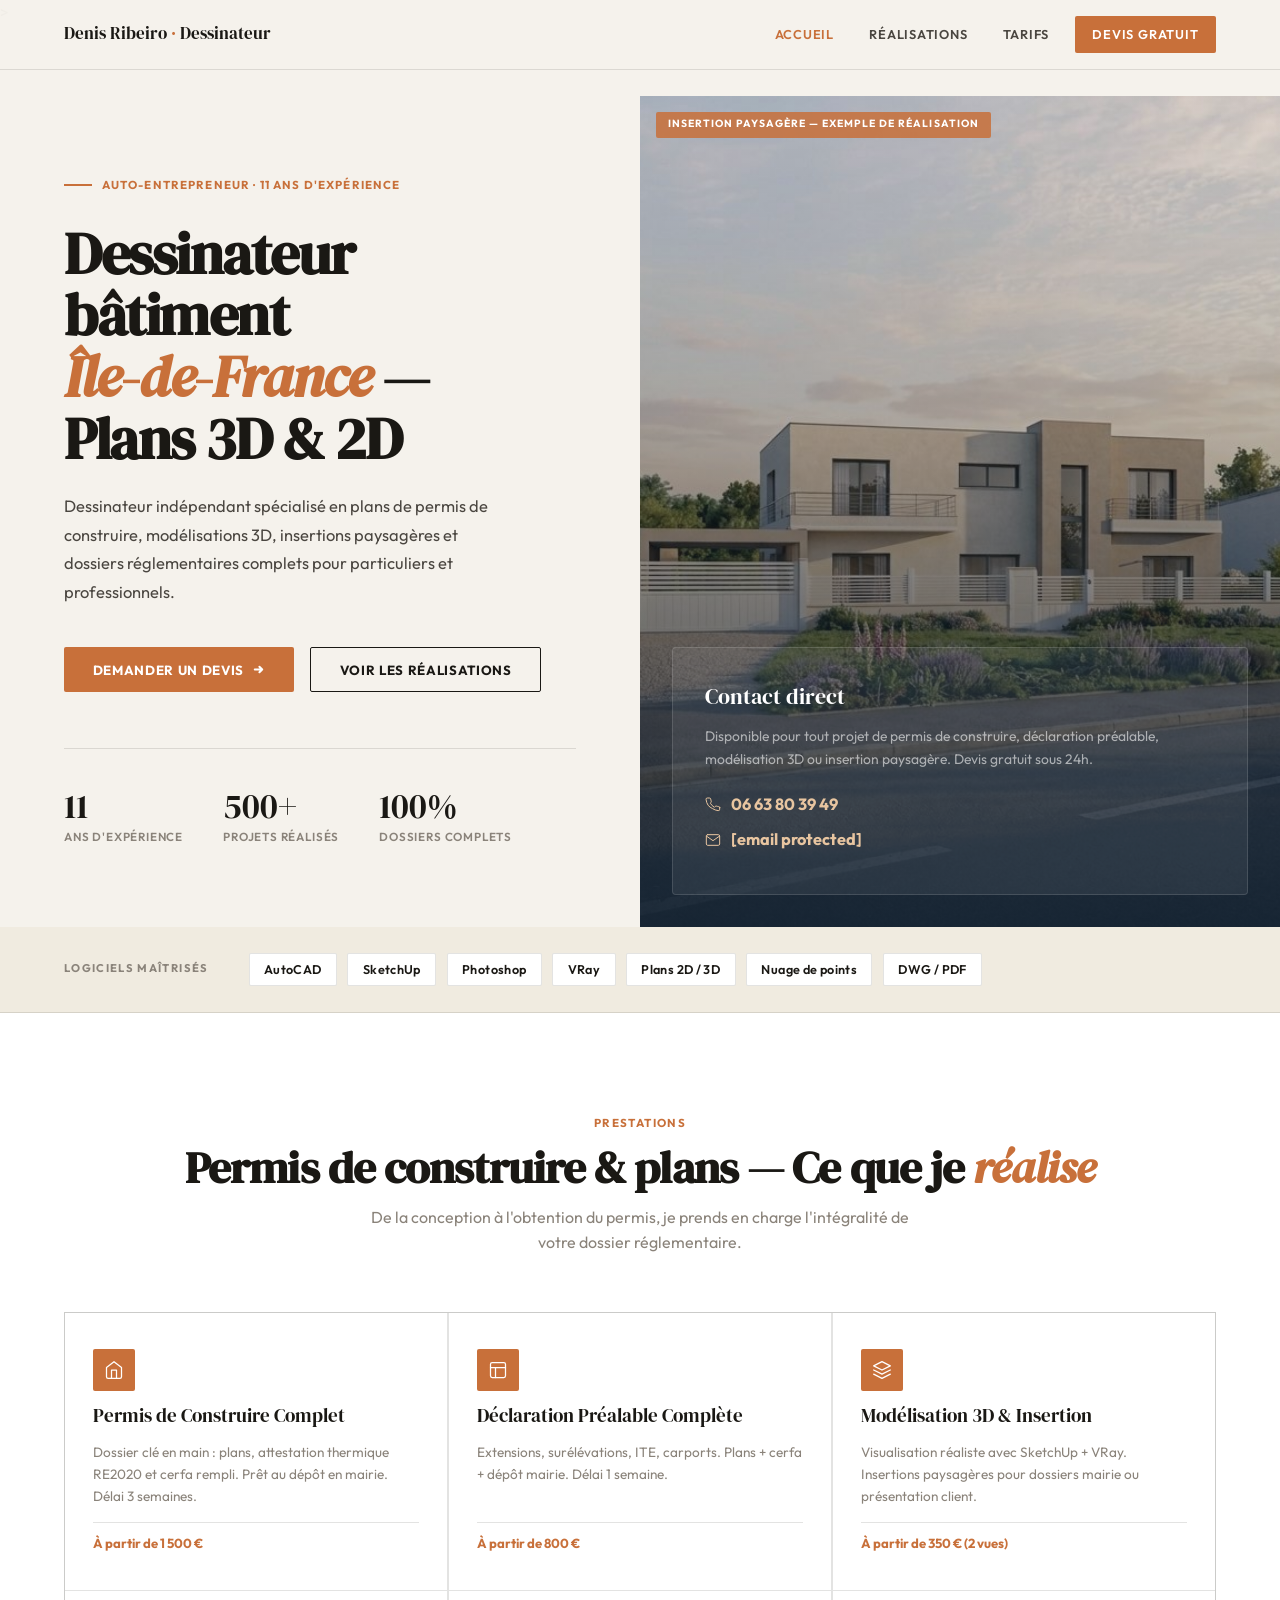
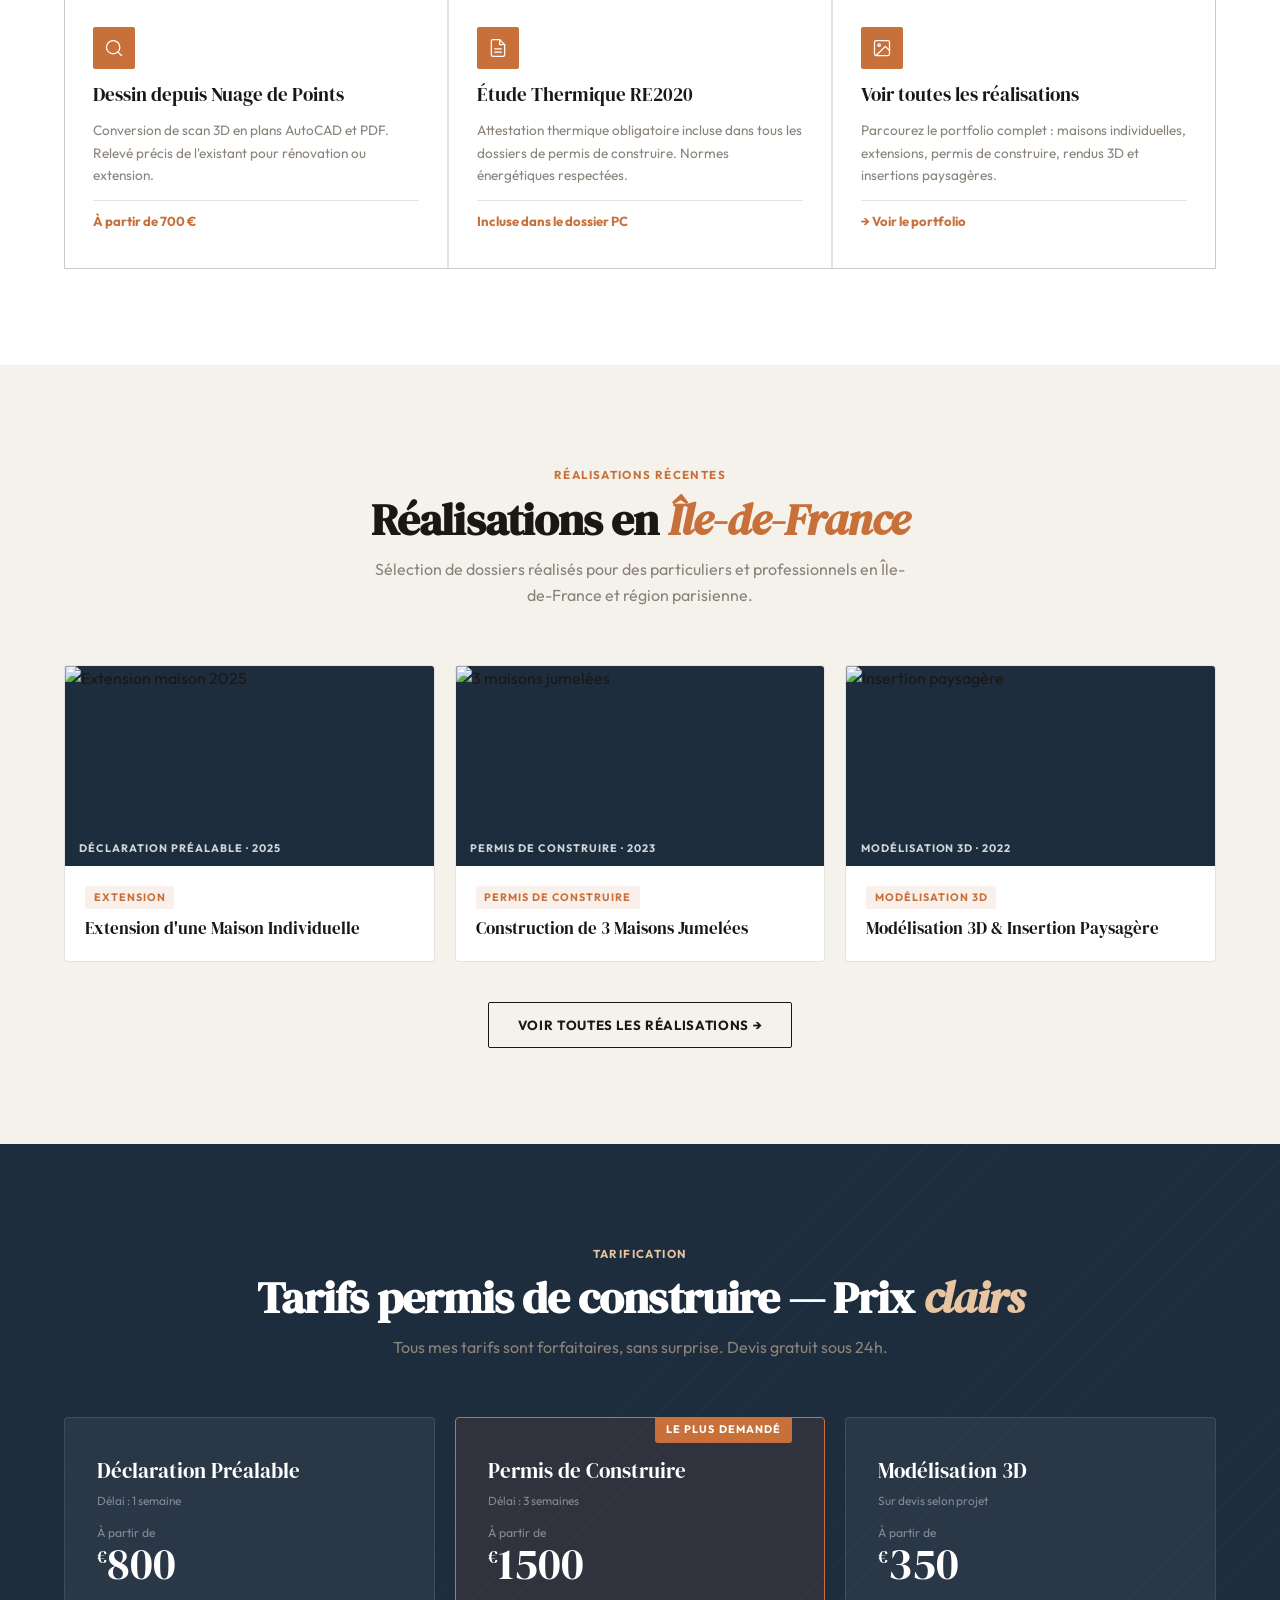
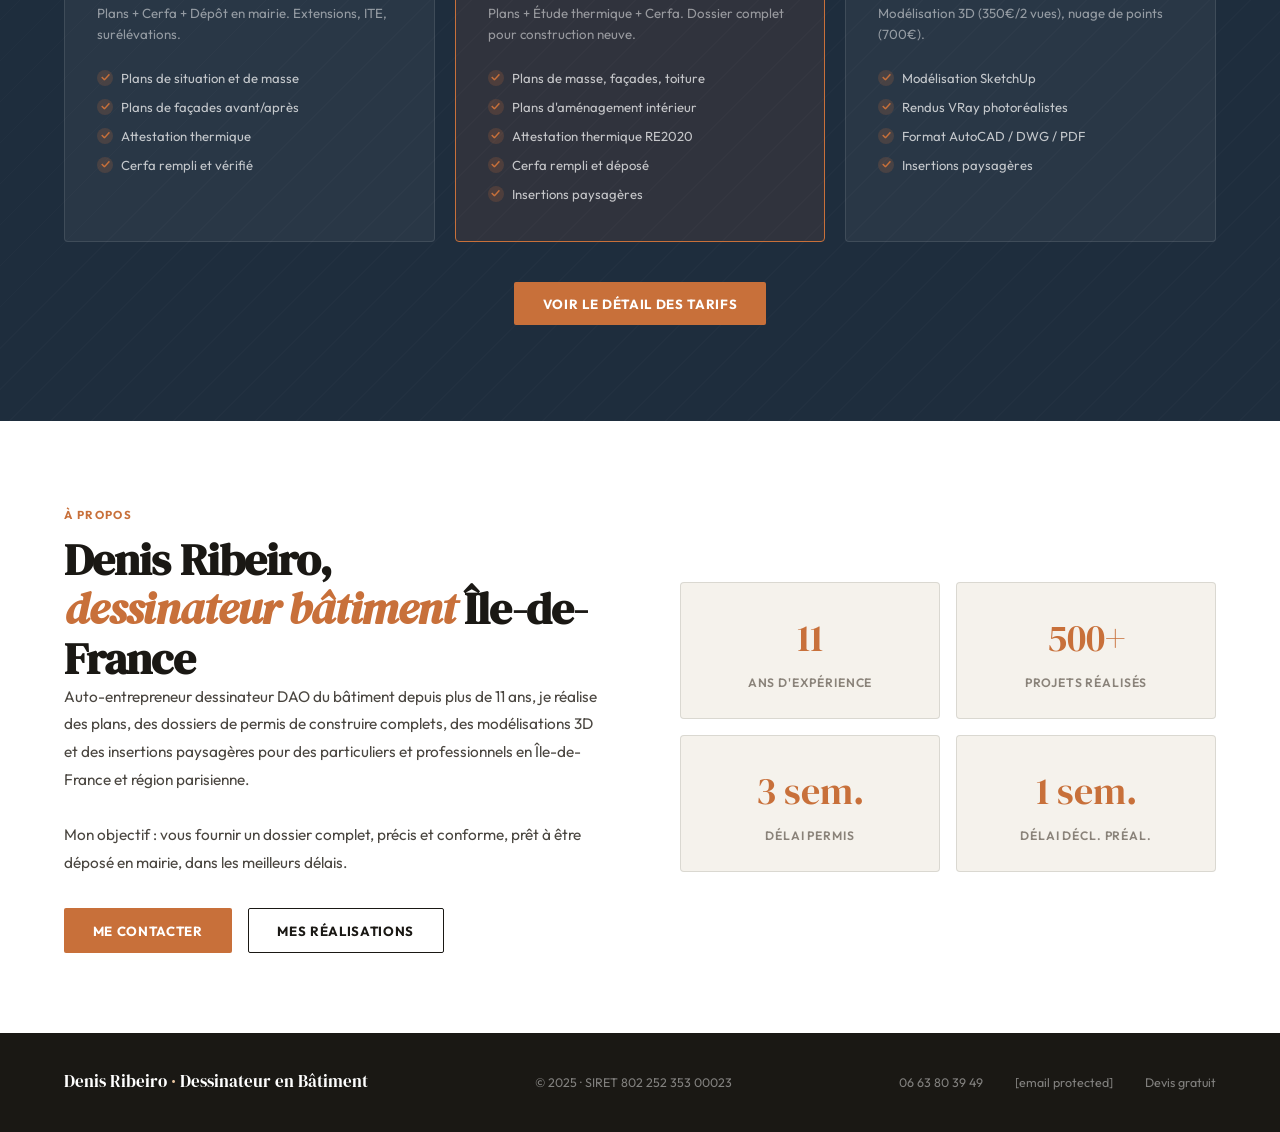
==== index.html @ f0ea4692 "Add files via upload" ====
<!DOCTYPE html>
<html lang="fr">
<head>
<meta charset="UTF-8">
<meta name="viewport" content="width=device-width, initial-scale=1.0">
<meta name="theme-color" content="#c8703a">
<meta name="msapplication-TileColor" content="#1e2d3d">
<title>Dessinateur Bâtiment Île-de-France | Denis Ribeiro</title>
<meta name="description" content="Dessinateur bâtiment Île-de-France — permis de construire dès 1500€, déclaration préalable dès 800€. Plans 2D/3D, modélisation 3D, insertion paysagère. Devis 24h.">>
<meta name="keywords" content="dessinateur bâtiment Île-de-France, permis de construire Paris, déclaration préalable, plans 3D 2D, modélisation 3D SketchUp, AutoCAD, insertion paysagère, nuage de points, étude thermique RE2020, dessinateur indépendant, plans maison, extension maison, cerfa permis construire, dessinateur DAO, dessinateur Yvelines, dessinateur Hauts-de-Seine">
<meta name="author" content="Denis Ribeiro">
<meta name="robots" content="index, follow, max-snippet:-1, max-image-preview:large, max-video-preview:-1">
<meta name="google-site-verification" content="AsrfkNUsrsvVqFnjgfjHS1FDhLPW0vGIFD_KTlT_BT0">
<meta name="geo.region" content="FR-IDF">
<link rel="canonical" href="https://www.permisconstruirefacile.fr/">
<meta property="og:type" content="website">
<meta property="og:url" content="https://www.permisconstruirefacile.fr/">
<meta property="og:title" content="Dessinateur Bâtiment Île-de-France — Permis de Construire | Denis Ribeiro">
<meta property="og:description" content="Dessinateur en bâtiment en Île-de-France depuis 11 ans. Permis de construire dès 1500€, déclaration préalable dès 800€. Plans 2D/3D. Devis gratuit 24h.">
<meta property="og:image" content="http://www.plans3d2dessinateur.fr/medias/images/3d-01.jpg">
<meta name="twitter:card" content="summary_large_image">
<meta name="twitter:title" content="Dessinateur Bâtiment Île-de-France | Denis Ribeiro">
<meta name="twitter:description" content="Permis de construire dès 1500€, déclaration préalable dès 800€. Plans 2D/3D, modélisation 3D, insertion paysagère en Île-de-France. Devis gratuit 24h.">
<meta name="twitter:image" content="http://www.plans3d2dessinateur.fr/medias/images/3d-01.jpg">
<script type="application/ld+json">
[
  {
  "@context": "https://schema.org",
  "@type": "LocalBusiness",
  "name": "Denis Ribeiro — Dessinateur en Bâtiment 3D/2D",
  "description": "Dessinateur indépendant en bâtiment en Île-de-France depuis 11 ans. Permis de construire, déclaration préalable, modélisation 3D, insertion paysagère.",
  "url": "https://www.permisconstruirefacile.fr/",
  "telephone": "+33663803949",
  "email": "coelho29@hotmail.fr",
  "priceRange": "€€",
  "address": { "@type": "PostalAddress", "addressRegion": "Île-de-France", "addressCountry": "FR" },
  "areaServed": { "@type": "State", "name": "Île-de-France" },
  "hasOfferCatalog": {
    "@type": "OfferCatalog",
    "itemListElement": [
      { "@type": "Offer", "itemOffered": { "@type": "Service", "name": "Permis de construire complet" }, "price": "1500", "priceCurrency": "EUR" },
      { "@type": "Offer", "itemOffered": { "@type": "Service", "name": "Déclaration préalable complète" }, "price": "800", "priceCurrency": "EUR" },
      { "@type": "Offer", "itemOffered": { "@type": "Service", "name": "Modélisation 3D extérieur" }, "price": "350", "priceCurrency": "EUR" }
    ]
  }
},
  {
    "@context": "https://schema.org",
    "@type": "FAQPage",
    "mainEntity": [
      {
        "@type": "Question",
        "name": "Quel est le prix d'un permis de construire en Île-de-France ?",
        "acceptedAnswer": { "@type": "Answer", "text": "Le permis de construire complet est proposé à partir de 1 500€ en Île-de-France, incluant plans, attestation thermique RE2020 et formulaire Cerfa rempli." }
      },
      {
        "@type": "Question",
        "name": "Quel est le délai pour un permis de construire ?",
        "acceptedAnswer": { "@type": "Answer", "text": "Le dossier de permis de construire est livré en 3 semaines. La déclaration préalable en 1 semaine." }
      },
      {
        "@type": "Question",
        "name": "Quel est le prix d'une déclaration préalable ?",
        "acceptedAnswer": { "@type": "Answer", "text": "La déclaration préalable complète est à partir de 800€, incluant plans de façades, attestation thermique et formulaire Cerfa." }
      },
      {
        "@type": "Question",
        "name": "Intervenez-vous en Île-de-France ?",
        "acceptedAnswer": { "@type": "Answer", "text": "J'interviens principalement en Île-de-France : Paris, Yvelines, Hauts-de-Seine, Val-de-Marne, Essonne, Seine-Saint-Denis, Val-d'Oise et Seine-et-Marne." }
      }
    ]
  }
]
</script>
<link rel="preconnect" href="https://fonts.googleapis.com">
<link rel="preconnect" href="https://fonts.gstatic.com" crossorigin>
<link href="https://fonts.googleapis.com/css2?family=DM+Serif+Display:ital@0;1&family=Outfit:wght@300;400;500;600;700&display=swap" rel="stylesheet">
<style>
*,*::before,*::after{box-sizing:border-box;margin:0;padding:0}
:root{
  --ink:#1a1814;--ink-soft:#4a4640;--ink-muted:#8a837a;
  --cream:#f5f2ec;--warm:#f0ebe0;
  --accent:#c8703a;--accent-dark:#a05525;--accent-light:#e8c5a0;
  --blue-dark:#1e2d3d;--white:#fff;
  --border:rgba(26,24,20,.12);
  --serif:'DM Serif Display',Georgia,serif;
  --sans:'Outfit',sans-serif;
  --nav-h:70px
}
html{scroll-behavior:smooth}
body{font-family:var(--sans);background:var(--cream);color:var(--ink);line-height:1.6;overflow-x:hidden}

/* ── NAV ── */
nav{
  position:fixed;top:0;left:0;right:0;z-index:300;
  height:var(--nav-h);display:flex;align-items:center;justify-content:space-between;
  padding:0 4rem;background:rgba(245,242,236,.96);backdrop-filter:blur(16px);
  border-bottom:1px solid var(--border)
}
.nav-brand{font-family:var(--serif);font-size:1.05rem;color:var(--ink);text-decoration:none}
.nav-brand span{color:var(--accent)}
.nav-links{display:flex;gap:0;list-style:none;align-items:center}
.nav-links li a{
  display:block;padding:.5rem 1.1rem;
  font-size:.8rem;font-weight:600;letter-spacing:.06em;text-transform:uppercase;
  color:var(--ink-soft);text-decoration:none;transition:color .2s
}
.nav-links li a:hover,.nav-links li a.active{color:var(--accent)}
.nav-cta{background:var(--accent)!important;color:#fff!important;border-radius:2px;margin-left:.5rem}
.nav-cta:hover{background:var(--accent-dark)!important}
.hamburger{display:none;flex-direction:column;gap:5px;cursor:pointer;padding:6px}
.hamburger span{display:block;width:24px;height:2px;background:var(--ink);border-radius:1px;transition:all .3s}

/* ── PAGES ── */
.page{display:none;padding-top:var(--nav-h);min-height:100vh}
.page.active{display:block}

/* ── SHARED ── */
.section-tag{display:inline-block;font-size:.72rem;font-weight:700;letter-spacing:.12em;text-transform:uppercase;color:var(--accent);margin-bottom:.65rem}
.section-header{text-align:center;margin-bottom:3.5rem}
h2{font-family:var(--serif);font-size:clamp(2rem,3.5vw,2.8rem);letter-spacing:-.02em;color:var(--ink);line-height:1.1}
h2 em{font-style:italic;color:var(--accent)}
.section-sub{margin-top:.8rem;font-size:1rem;color:var(--ink-muted);max-width:540px;margin-left:auto;margin-right:auto}
.btn-primary{
  display:inline-flex;align-items:center;gap:.5rem;
  background:var(--accent);color:#fff;
  padding:.85rem 1.8rem;font-family:var(--sans);font-size:.83rem;
  font-weight:700;letter-spacing:.05em;text-transform:uppercase;
  text-decoration:none;border-radius:2px;border:none;cursor:pointer;
  transition:background .2s,transform .15s
}
.btn-primary:hover{background:var(--accent-dark);transform:translateY(-1px)}
.btn-secondary{
  display:inline-flex;align-items:center;gap:.5rem;
  background:transparent;color:var(--ink);
  padding:.85rem 1.8rem;font-family:var(--sans);font-size:.83rem;
  font-weight:700;letter-spacing:.05em;text-transform:uppercase;
  text-decoration:none;border:1.5px solid var(--ink);border-radius:2px;
  cursor:pointer;transition:all .2s
}
.btn-secondary:hover{background:var(--ink);color:#fff}

/* ═══════════════════════════════════════
   ACCUEIL
═══════════════════════════════════════ */
.hero{display:grid;grid-template-columns:1fr 1fr;min-height:calc(100vh - var(--nav-h))}
.hero-left{
  display:flex;flex-direction:column;justify-content:center;
  padding:5rem 4rem;background:var(--cream)
}
.hero-eyebrow{
  display:inline-flex;align-items:center;gap:.6rem;
  font-size:.72rem;font-weight:700;letter-spacing:.1em;text-transform:uppercase;
  color:var(--accent);margin-bottom:1.8rem
}
.hero-eyebrow::before{content:'';display:block;width:28px;height:1.5px;background:var(--accent)}
h1{font-family:var(--serif);font-size:clamp(2.8rem,4.5vw,4.2rem);line-height:1.07;letter-spacing:-.025em;color:var(--ink);margin-bottom:1.4rem}
h1 em{font-style:italic;color:var(--accent)}
.hero-sub{font-size:1.03rem;color:var(--ink-soft);max-width:430px;margin-bottom:2.5rem;line-height:1.75}
.hero-actions{display:flex;gap:1rem;flex-wrap:wrap}
.hero-stats{display:flex;gap:2.5rem;margin-top:3.5rem;padding-top:2.5rem;border-top:1px solid var(--border)}
.stat-num{font-family:var(--serif);font-size:2.2rem;color:var(--ink);display:block;line-height:1}
.stat-label{font-size:.73rem;font-weight:600;color:var(--ink-muted);letter-spacing:.07em;text-transform:uppercase;display:block;margin-top:.25rem}

.hero-right{
  background:var(--blue-dark);display:flex;flex-direction:column;
  justify-content:flex-end;padding:3.5rem;position:relative;overflow:hidden
}
.hero-right::before{
  content:'';position:absolute;inset:0;
  background:repeating-linear-gradient(0deg,transparent,transparent 39px,rgba(255,255,255,.03) 39px,rgba(255,255,255,.03) 40px),
             repeating-linear-gradient(90deg,transparent,transparent 39px,rgba(255,255,255,.03) 39px,rgba(255,255,255,.03) 40px)
}
.hero-blueprint{position:absolute;top:0;left:0;right:0;bottom:0;display:flex;align-items:center;justify-content:center}
.hero-blueprint svg{width:80%;height:80%;opacity:.1}
.hero-card{
  position:relative;z-index:2;
  background:rgba(255,255,255,.07);border:1px solid rgba(255,255,255,.13);
  border-radius:4px;padding:2rem
}
.hero-card-title{font-family:var(--serif);font-size:1.35rem;color:#fff;margin-bottom:.65rem}
.hero-card p{font-size:.87rem;color:rgba(255,255,255,.58);line-height:1.65;margin-bottom:1.25rem}
.hero-contact-item{display:flex;align-items:center;gap:.65rem;margin-bottom:.6rem}
.hero-contact-item svg{width:16px;height:16px;stroke:var(--accent-light);fill:none;stroke-width:1.5;stroke-linecap:round;stroke-linejoin:round;flex-shrink:0}
.hero-contact-item a{color:var(--accent-light);font-weight:700;font-size:1.02rem;text-decoration:none}
.hero-contact-item a:hover{color:#fff}

/* Logiciels */
.logiciels{padding:1.6rem 4rem;background:var(--warm);border-bottom:1px solid var(--border)}
.logiciels-inner{display:flex;align-items:center;gap:2.5rem;flex-wrap:wrap}
.logiciels-label{font-size:.7rem;font-weight:700;letter-spacing:.12em;text-transform:uppercase;color:var(--ink-muted);flex-shrink:0}
.logiciels-list{display:flex;gap:.65rem;flex-wrap:wrap}
.logiciel-pill{
  background:#fff;border:1.5px solid var(--border);border-radius:2px;
  padding:.35rem .9rem;font-size:.79rem;font-weight:600;color:var(--ink);letter-spacing:.03em;
  transition:border-color .15s
}
.logiciel-pill:hover{border-color:var(--accent)}

/* Services */
.services{padding:6rem 4rem;background:#fff}
.services-grid{display:grid;grid-template-columns:repeat(3,1fr);gap:1.5px;background:var(--border);border:1.5px solid var(--border)}
.service-card{
  background:#fff;padding:2.25rem 1.75rem;display:flex;flex-direction:column;gap:.85rem;
  cursor:pointer;transition:background .2s;border:none
}
.service-card:hover{background:var(--warm)}
.service-icon{width:42px;height:42px;border-radius:2px;background:var(--accent);display:flex;align-items:center;justify-content:center;flex-shrink:0}
.service-icon svg{width:20px;height:20px;stroke:#fff;fill:none;stroke-width:1.5;stroke-linecap:round;stroke-linejoin:round}
.service-name{font-family:var(--serif);font-size:1.18rem;color:var(--ink);line-height:1.2}
.service-desc{font-size:.85rem;color:var(--ink-muted);line-height:1.65;flex:1}
.service-price{font-size:.82rem;font-weight:700;color:var(--accent);padding-top:.65rem;border-top:1px solid var(--border)}

/* Tarifs aperçu */
.tarifs-section{padding:6rem 4rem;background:var(--blue-dark);position:relative;overflow:hidden}
.tarifs-section::before{content:'';position:absolute;inset:0;background:repeating-linear-gradient(-45deg,transparent,transparent 28px,rgba(255,255,255,.015) 28px,rgba(255,255,255,.015) 29px)}
.tarifs-grid{display:grid;grid-template-columns:repeat(3,1fr);gap:1.25rem;position:relative;z-index:1}
.tarif-card{background:rgba(255,255,255,.05);border:1px solid rgba(255,255,255,.1);border-radius:4px;padding:2.25rem 2rem;position:relative;transition:background .2s,border-color .2s}
.tarif-card:hover{background:rgba(255,255,255,.08);border-color:rgba(200,112,58,.4)}
.tarif-card.featured{border-color:var(--accent);background:rgba(200,112,58,.1)}
.featured-badge{position:absolute;top:-1px;right:2rem;background:var(--accent);color:#fff;font-size:.68rem;font-weight:700;letter-spacing:.1em;text-transform:uppercase;padding:.28rem .7rem;border-radius:0 0 3px 3px}
.tarif-name{font-family:var(--serif);font-size:1.3rem;color:#fff;margin-bottom:.3rem}
.tarif-delai{font-size:.74rem;color:rgba(255,255,255,.42);margin-bottom:.75rem}
.tarif-price{font-family:var(--serif);font-size:2.8rem;color:#fff;line-height:1;margin:1rem 0}
.tarif-price .from{font-family:var(--sans);font-size:.76rem;font-weight:400;color:rgba(255,255,255,.42);display:block;margin-bottom:.2rem}
.tarif-price sup{font-size:1.1rem;vertical-align:super}
.tarif-desc{font-size:.83rem;color:rgba(255,255,255,.5);margin-bottom:1.4rem;line-height:1.6}
.tarif-features{list-style:none;display:flex;flex-direction:column;gap:.5rem}
.tarif-features li{display:flex;align-items:flex-start;gap:.5rem;font-size:.82rem;color:rgba(255,255,255,.72)}
.tarif-features li::before{content:'✓';font-size:.68rem;font-weight:700;color:var(--accent);background:rgba(200,112,58,.2);border-radius:50%;width:16px;height:16px;display:flex;align-items:center;justify-content:center;flex-shrink:0;margin-top:2px}

/* About */
.about-strip{padding:5rem 4rem;background:#fff;display:grid;grid-template-columns:1fr 1fr;gap:5rem;align-items:center}
.about-text{font-size:.96rem;color:var(--ink-soft);line-height:1.8;margin-bottom:2rem}
.about-right{display:grid;grid-template-columns:1fr 1fr;gap:1rem}
.about-card{background:var(--cream);border:1px solid var(--border);border-radius:4px;padding:1.5rem;text-align:center}
.about-num{font-family:var(--serif);font-size:2.4rem;color:var(--accent);display:block}
.about-lbl{font-size:.76rem;font-weight:600;color:var(--ink-muted);letter-spacing:.07em;text-transform:uppercase}

/* Projets preview */
.projets-home{padding:6rem 4rem;background:var(--cream)}
.projets-preview-grid{display:grid;grid-template-columns:repeat(3,1fr);gap:1.25rem}
.projet-preview-card{background:#fff;border:1px solid var(--border);border-radius:4px;overflow:hidden;cursor:pointer;transition:transform .2s,box-shadow .2s}
.projet-preview-card:hover{transform:translateY(-3px);box-shadow:0 10px 32px rgba(26,24,20,.1)}
.projet-thumb{height:200px;background:var(--blue-dark);position:relative;overflow:hidden;display:flex;align-items:center;justify-content:center}
.projet-thumb img{width:100%;height:100%;object-fit:cover;position:absolute;inset:0;transition:transform .4s}
.projet-preview-card:hover .projet-thumb img{transform:scale(1.04)}
.projet-thumb-overlay{position:absolute;inset:0;background:linear-gradient(to top,rgba(30,45,61,.75) 0%,transparent 55%)}
.projet-thumb-label{position:absolute;bottom:0;left:0;right:0;padding:1rem .9rem .5rem;font-size:.68rem;font-weight:700;letter-spacing:.09em;text-transform:uppercase;color:rgba(255,255,255,.8)}
.projet-preview-body{padding:1.1rem 1.25rem 1.4rem}
.projet-tag{display:inline-block;font-size:.67rem;font-weight:700;letter-spacing:.09em;text-transform:uppercase;color:var(--accent);background:rgba(200,112,58,.1);padding:.18rem .55rem;border-radius:2px;margin-bottom:.55rem}
.projet-title{font-family:var(--serif);font-size:1.05rem;color:var(--ink);line-height:1.25}
.voir-tout{text-align:center;margin-top:2.5rem}

/* ═══════════════════════════════════════
   RÉALISATIONS
═══════════════════════════════════════ */
.page-hero{padding:4rem 4rem 3rem;background:#fff;border-bottom:1px solid var(--border)}
.page-hero h1{font-family:var(--serif);font-size:clamp(2.2rem,3.5vw,3rem);letter-spacing:-.02em;margin-bottom:.65rem}
.page-hero p{font-size:.97rem;color:var(--ink-soft);max-width:600px}

.realisations-filters{padding:1.4rem 4rem;background:var(--cream);border-bottom:1px solid var(--border);display:flex;gap:.5rem;flex-wrap:wrap}
.filter-btn{
  padding:.42rem 1rem;border-radius:2px;font-family:var(--sans);font-size:.76rem;font-weight:600;
  letter-spacing:.06em;text-transform:uppercase;cursor:pointer;
  border:1.5px solid var(--border);background:#fff;color:var(--ink-soft);transition:all .15s
}
.filter-btn:hover,.filter-btn.active{border-color:var(--accent);color:var(--accent);background:rgba(200,112,58,.05)}

.realisations-grid{padding:3rem 4rem;display:grid;grid-template-columns:repeat(2,1fr);gap:1.75rem}

/* Fiche réalisation */
.real-card{background:#fff;border:1px solid var(--border);border-radius:4px;overflow:hidden;transition:transform .2s,box-shadow .2s}
.real-card:hover{transform:translateY(-3px);box-shadow:0 12px 36px rgba(26,24,20,.1)}
.real-card[data-hidden]{display:none}

/* Galerie photo */
.real-gallery{position:relative;overflow:hidden;background:var(--blue-dark)}
.real-gallery-track{display:flex;transition:transform .4s ease}
.real-gallery-slide{min-width:100%;height:260px;position:relative;flex-shrink:0}
.real-gallery-slide img{width:100%;height:100%;object-fit:cover;display:block}
.real-gallery-slide .no-img{
  width:100%;height:100%;display:flex;align-items:center;justify-content:center;
  background:var(--blue-dark)
}
.real-gallery-slide .no-img svg{width:55%;height:55%;opacity:.15}
.gallery-nav{position:absolute;top:50%;transform:translateY(-50%);z-index:10;display:flex;align-items:center;justify-content:center;width:34px;height:34px;border-radius:50%;background:rgba(245,242,236,.9);border:none;cursor:pointer;transition:background .15s}
.gallery-nav:hover{background:#fff}
.gallery-nav svg{width:14px;height:14px;stroke:var(--ink);fill:none;stroke-width:2;stroke-linecap:round;stroke-linejoin:round}
.gallery-prev{left:.75rem}
.gallery-next{right:.75rem}
.gallery-dots{position:absolute;bottom:.6rem;left:0;right:0;display:flex;justify-content:center;gap:.4rem}
.gallery-dot{width:6px;height:6px;border-radius:50%;background:rgba(255,255,255,.45);cursor:pointer;transition:background .2s}
.gallery-dot.active{background:#fff}
.real-badge-wrap{position:absolute;top:0;left:0;right:0;display:flex;justify-content:space-between;padding:.75rem 1rem;align-items:flex-start}
.real-badge{font-size:.68rem;font-weight:700;letter-spacing:.1em;text-transform:uppercase;color:var(--accent-light);background:rgba(200,112,58,.28);padding:.22rem .65rem;border-radius:2px}
.real-date{font-size:.72rem;color:rgba(255,255,255,.55);padding-top:.2rem}

.real-body{padding:1.5rem 1.75rem 1.9rem}
.real-title{font-family:var(--serif);font-size:1.3rem;color:var(--ink);margin-bottom:.7rem;line-height:1.2}
.real-desc{font-size:.87rem;color:var(--ink-soft);line-height:1.7;margin-bottom:1.15rem}
.real-steps{display:flex;flex-direction:column;gap:.5rem;margin-bottom:1.15rem}
.real-step{display:flex;gap:.65rem;font-size:.83rem}
.real-step-num{font-size:.66rem;font-weight:700;color:var(--accent);background:rgba(200,112,58,.1);border-radius:50%;width:18px;height:18px;display:flex;align-items:center;justify-content:center;flex-shrink:0;margin-top:1px}
.real-step-text{color:var(--ink-muted);line-height:1.55}
.real-step-text strong{color:var(--ink-soft)}
.real-logiciels{padding-top:1rem;border-top:1px solid var(--border);display:flex;gap:.4rem;flex-wrap:wrap;align-items:center}
.real-logiciels-label{font-size:.7rem;font-weight:700;color:var(--ink-muted);letter-spacing:.06em;text-transform:uppercase;margin-right:.2rem}
.real-logiciel-tag{font-size:.71rem;font-weight:600;color:var(--ink-soft);background:var(--cream);border:1px solid var(--border);border-radius:2px;padding:.14rem .5rem}

/* ═══════════════════════════════════════
   TARIFS (page complète)
═══════════════════════════════════════ */
.tarifs-page{background:var(--cream)}
.tarifs-detail{padding:3.5rem 4rem;display:flex;flex-direction:column;gap:2rem}
.tarif-detail-card{background:#fff;border:1px solid var(--border);border-radius:4px;display:grid;grid-template-columns:260px 1fr;overflow:hidden}
.tarif-detail-card.featured-card{border-color:var(--accent)}
.tarif-detail-aside{background:var(--blue-dark);padding:2.5rem 2rem;display:flex;flex-direction:column;justify-content:space-between;position:relative;overflow:hidden}
.tarif-detail-aside::before{content:'';position:absolute;inset:0;background:repeating-linear-gradient(45deg,transparent,transparent 14px,rgba(255,255,255,.018) 14px,rgba(255,255,255,.018) 15px)}
.tarif-detail-aside>*{position:relative;z-index:1}
.tarif-detail-top-badge{font-size:.68rem;font-weight:700;letter-spacing:.1em;text-transform:uppercase;color:var(--accent-light);margin-bottom:.5rem}
.tarif-detail-name{font-family:var(--serif);font-size:1.45rem;color:#fff;margin-bottom:.3rem}
.tarif-detail-delai{font-size:.75rem;color:rgba(255,255,255,.45);margin-bottom:1.5rem}
.tarif-detail-price-big{font-family:var(--serif);font-size:3.5rem;color:#fff;line-height:1;margin-bottom:1.5rem}
.tarif-detail-price-big span{font-family:var(--sans);font-size:.76rem;font-weight:400;color:rgba(255,255,255,.42);display:block;margin-bottom:.25rem}
.tarif-detail-price-big sup{font-size:1.2rem;vertical-align:super}
.tarif-detail-main{padding:2.5rem 2.5rem}
.tarif-detail-desc{font-size:.93rem;color:var(--ink-soft);line-height:1.75;margin-bottom:1.75rem}
.tarif-detail-includes h4{font-size:.73rem;font-weight:700;letter-spacing:.1em;text-transform:uppercase;color:var(--ink-muted);margin-bottom:.9rem}
.tarif-detail-list{display:grid;grid-template-columns:1fr 1fr;gap:.5rem 1.5rem;list-style:none}
.tarif-detail-list li{display:flex;align-items:flex-start;gap:.5rem;font-size:.87rem;color:var(--ink-soft)}
.tarif-detail-list li::before{content:'✓';font-size:.68rem;font-weight:700;color:var(--accent);flex-shrink:0;margin-top:3px}

/* Modélisation tarif */
.tarif-model-section{background:#fff;border:1px solid var(--border);border-radius:4px;padding:2.5rem}
.tarif-model-section h3{font-family:var(--serif);font-size:1.6rem;color:var(--ink);margin-bottom:.5rem}
.tarif-model-section>p{font-size:.92rem;color:var(--ink-soft);margin-bottom:1.75rem;line-height:1.7}
.tarif-model-grid{display:grid;grid-template-columns:repeat(3,1fr);gap:1.25rem}
.tarif-model-item{background:var(--cream);border:1px solid var(--border);border-radius:4px;padding:1.75rem;text-align:center}
.tarif-model-item img{width:100%;height:140px;object-fit:cover;border-radius:2px;margin-bottom:1rem}
.tarif-model-item h4{font-family:var(--serif);font-size:1.15rem;color:var(--ink);margin-bottom:.5rem}
.tarif-model-price{font-family:var(--serif);font-size:2rem;color:var(--accent);margin:.65rem 0}
.tarif-model-item p{font-size:.82rem;color:var(--ink-muted);line-height:1.55}

/* ═══════════════════════════════════════
   CONTACT
═══════════════════════════════════════ */
.contact-page{background:var(--cream)}
.contact-layout{padding:3.5rem 4rem;display:grid;grid-template-columns:1fr 1.45fr;gap:4rem;align-items:start}
.contact-info-block h3{font-family:var(--serif);font-size:1.5rem;color:var(--ink);margin-bottom:1rem}
.contact-info-block p{font-size:.92rem;color:var(--ink-soft);line-height:1.8;margin-bottom:2rem}
.contact-items{display:flex;flex-direction:column;gap:1.15rem}
.contact-item{display:flex;align-items:center;gap:1rem}
.contact-icon{width:44px;height:44px;border-radius:2px;border:1.5px solid var(--border);display:flex;align-items:center;justify-content:center;flex-shrink:0;background:#fff}
.contact-icon svg{width:18px;height:18px;stroke:var(--accent);fill:none;stroke-width:1.5;stroke-linecap:round;stroke-linejoin:round}
.contact-text strong{display:block;font-size:.71rem;font-weight:700;color:var(--ink-muted);letter-spacing:.08em;text-transform:uppercase;margin-bottom:.18rem}
.contact-text a,.contact-text span{font-size:.93rem;color:var(--ink-soft);text-decoration:none}
.contact-text a:hover{color:var(--accent)}
.contact-siret{margin-top:2rem;padding-top:1.5rem;border-top:1px solid var(--border);font-size:.78rem;color:var(--ink-muted)}
.contact-form-block{background:#fff;border:1px solid var(--border);border-radius:4px;padding:2.5rem}
.contact-form-block h3{font-family:var(--serif);font-size:1.4rem;color:var(--ink);margin-bottom:1.75rem}
.form-grid{display:flex;flex-direction:column;gap:1.1rem}
.form-row-2{display:grid;grid-template-columns:1fr 1fr;gap:1rem}
.form-group{display:flex;flex-direction:column;gap:.32rem}
.form-group label{font-size:.71rem;font-weight:700;letter-spacing:.08em;text-transform:uppercase;color:var(--ink-soft)}
.form-group input,.form-group select,.form-group textarea{
  padding:.78rem 1rem;font-family:var(--sans);font-size:.88rem;color:var(--ink);
  background:var(--cream);border:1.5px solid var(--border);border-radius:2px;
  outline:none;transition:border-color .2s;appearance:none
}
.form-group input:focus,.form-group select:focus,.form-group textarea:focus{border-color:var(--accent)}
.form-group textarea{resize:vertical;min-height:130px}
.form-submit{
  display:flex;align-items:center;justify-content:center;gap:.5rem;
  background:var(--accent);color:#fff;padding:1rem 2rem;font-family:var(--sans);
  font-size:.85rem;font-weight:700;letter-spacing:.06em;text-transform:uppercase;
  border:none;border-radius:2px;cursor:pointer;width:100%;transition:background .2s
}
.form-submit:hover{background:var(--accent-dark)}

/* ── FOOTER ── */
footer{background:var(--ink);color:rgba(255,255,255,.45);padding:2.25rem 4rem;display:flex;align-items:center;justify-content:space-between;gap:2rem;flex-wrap:wrap}
.footer-brand{font-family:var(--serif);font-size:1.05rem;color:#fff}
.footer-brand span{color:var(--accent-light)}
footer p{font-size:.78rem}
.footer-links{display:flex;gap:2rem}
.footer-links a{font-size:.78rem;color:rgba(255,255,255,.45);text-decoration:none;transition:color .15s}
.footer-links a:hover{color:var(--accent-light)}

/* ── LIGHTBOX ── */
.lightbox{position:fixed;inset:0;z-index:999;background:rgba(0,0,0,.92);display:none;align-items:center;justify-content:center;padding:2rem}
.lightbox.open{display:flex}
.lightbox-img{max-width:90vw;max-height:88vh;object-fit:contain;border-radius:2px}
.lightbox-close{position:absolute;top:1.25rem;right:1.5rem;background:none;border:none;cursor:pointer;color:#fff;font-size:1.8rem;line-height:1}
.lightbox-prev,.lightbox-next{position:absolute;top:50%;transform:translateY(-50%);background:rgba(255,255,255,.1);border:1px solid rgba(255,255,255,.2);color:#fff;font-size:1.5rem;width:44px;height:44px;border-radius:50%;cursor:pointer;display:flex;align-items:center;justify-content:center;transition:background .15s}
.lightbox-prev:hover,.lightbox-next:hover{background:rgba(255,255,255,.2)}
.lightbox-prev{left:1.5rem}
.lightbox-next{right:1.5rem}
.lightbox-counter{position:absolute;bottom:1.5rem;left:50%;transform:translateX(-50%);color:rgba(255,255,255,.6);font-size:.82rem}

/* ── ANIMATIONS ── */
@keyframes fadeUp{from{opacity:0;transform:translateY(20px)}to{opacity:1;transform:translateY(0)}}
@keyframes drawIn{from{stroke-dashoffset:2000}to{stroke-dashoffset:0}}
.anim-fadeup{animation:fadeUp .65s ease both}
.anim-d1{animation-delay:.1s}.anim-d2{animation-delay:.22s}.anim-d3{animation-delay:.34s}.anim-d4{animation-delay:.48s}.anim-d5{animation-delay:.62s}
.blueprint-line{stroke-dasharray:2000;stroke-dashoffset:2000;animation:drawIn 4s ease .5s both}

/* ── RESPONSIVE ── */
@media(max-width:960px){
  nav{padding:0 1.5rem}
  .nav-links{display:none;position:fixed;top:var(--nav-h);left:0;right:0;bottom:0;background:var(--cream);flex-direction:column;padding:2rem;gap:0;z-index:199;overflow-y:auto}
  .nav-links.open{display:flex}
  .nav-links li a{font-size:1.1rem;padding:.9rem 0;border-bottom:1px solid var(--border)}
  .nav-cta{margin:1.5rem 0 0;text-align:center;border-radius:2px!important}
  .hamburger{display:flex}
  .hero{grid-template-columns:1fr}
  .hero-right{min-height:260px}
  .hero-left{padding:3.5rem 2rem}
  .logiciels,.services,.tarifs-section,.about-strip,.projets-home{padding:4rem 2rem}
  .services-grid{grid-template-columns:1fr}
  .projets-preview-grid{grid-template-columns:1fr}
  .tarifs-grid{grid-template-columns:1fr}
  .about-strip{grid-template-columns:1fr;gap:3rem}
  .page-hero,.realisations-filters{padding:2.5rem 2rem}
  .realisations-grid{padding:2rem;grid-template-columns:1fr}
  .tarifs-detail{padding:2rem}
  .tarif-detail-card{grid-template-columns:1fr}
  .tarif-detail-list{grid-template-columns:1fr}
  .tarif-model-grid{grid-template-columns:1fr}
  .contact-layout{padding:2rem;grid-template-columns:1fr}
  .form-row-2{grid-template-columns:1fr}
  footer{padding:2rem;flex-direction:column;text-align:center}
}
</style>
</head>
<body>

<!-- ════════════ NAVIGATION ════════════ -->
<nav>
  <a href="#" class="nav-brand" onclick="showPage('accueil');return false">Denis Ribeiro <span>·</span> Dessinateur</a>
  <ul class="nav-links" id="navLinks">
    <li><a href="#" onclick="showPage('accueil');return false" id="nav-accueil" class="active">Accueil</a></li>
    <li><a href="#" onclick="showPage('realisations');return false" id="nav-realisations">Réalisations</a></li>
    <li><a href="#" onclick="showPage('tarifs');return false" id="nav-tarifs">Tarifs</a></li>
    <li><a href="#" onclick="showPage('contact');return false" id="nav-contact" class="nav-cta">Devis gratuit</a></li>
  </ul>
  <div class="hamburger" id="hamburger" onclick="toggleMenu()">
    <span></span><span></span><span></span>
  </div>
</nav>

<!-- ════════════ LIGHTBOX ════════════ -->
<div class="lightbox" id="lightbox" onclick="closeLightbox(event)">
  <button class="lightbox-close" onclick="closeLightbox()">×</button>
  <button class="lightbox-prev" onclick="lbNav(-1);event.stopPropagation()">‹</button>
  <img class="lightbox-img" id="lbImg" src="" alt="">
  <button class="lightbox-next" onclick="lbNav(1);event.stopPropagation()">›</button>
  <div class="lightbox-counter" id="lbCounter"></div>
</div>

<!-- ════════════════════════════════════
     PAGE ACCUEIL
════════════════════════════════════ -->
<div class="page active" id="page-accueil">

  <section class="hero">
    <div class="hero-left">
      <div class="hero-eyebrow anim-fadeup anim-d1">Auto-entrepreneur · 11 ans d'expérience</div>
      <h1 class="anim-fadeup anim-d2">Dessinateur bâtiment<br><em>Île-de-France</em> —<br>Plans 3D & 2D</h1>
      <p class="hero-sub anim-fadeup anim-d3">Dessinateur indépendant spécialisé en plans de permis de construire, modélisations 3D, insertions paysagères et dossiers réglementaires complets pour particuliers et professionnels.</p>
      <div class="hero-actions anim-fadeup anim-d4">
        <button class="btn-primary" onclick="showPage('contact')">Demander un devis <svg width="13" height="13" viewBox="0 0 14 14" fill="none" stroke="currentColor" stroke-width="2.2" stroke-linecap="round" stroke-linejoin="round"><path d="M3 7h8M8 4l3 3-3 3"/></svg></button>
        <button class="btn-secondary" onclick="showPage('realisations')">Voir les réalisations</button>
      </div>
      <div class="hero-stats anim-fadeup anim-d5">
        <div><span class="stat-num">11</span><span class="stat-label">Ans d'expérience</span></div>
        <div><span class="stat-num">500+</span><span class="stat-label">Projets réalisés</span></div>
        <div><span class="stat-num">100%</span><span class="stat-label">Dossiers complets</span></div>
      </div>
    </div>
    <div class="hero-right" style="padding:0;position:relative;">
      <img src="Gemini_Generated_Image_7j006a7j006a7j00.png" 
           alt="Insertion paysagère maison moderne — Denis Ribeiro dessinateur bâtiment Île-de-France"
           style="position:absolute;inset:0;width:100%;height:100%;object-fit:cover;object-position:center;">
      <div style="position:absolute;inset:0;background:linear-gradient(to top, rgba(20,35,50,0.92) 0%, rgba(20,35,50,0.3) 60%, rgba(20,35,50,0.1) 100%);"></div>
      <div class="hero-blueprint" style="display:none;">
        <svg viewBox="0 0 400 320" fill="none">
          <rect class="blueprint-line" x="40" y="20" width="320" height="280" rx="2" stroke="rgba(200,165,120,.65)" stroke-width="1.5"/>
          <line class="blueprint-line" x1="40" y1="130" x2="360" y2="130" stroke="rgba(200,165,120,.38)" stroke-width="1"/>
          <line class="blueprint-line" x1="200" y1="20" x2="200" y2="300" stroke="rgba(200,165,120,.38)" stroke-width="1"/>
          <rect class="blueprint-line" x="55" y="35" width="130" height="80" stroke="rgba(200,165,120,.5)" stroke-width="1"/>
          <rect class="blueprint-line" x="215" y="35" width="130" height="80" stroke="rgba(200,165,120,.5)" stroke-width="1"/>
          <rect class="blueprint-line" x="55" y="145" width="270" height="140" stroke="rgba(200,165,120,.5)" stroke-width="1"/>
          <line class="blueprint-line" x1="55" y1="200" x2="325" y2="200" stroke="rgba(200,165,120,.28)" stroke-width=".5"/>
          <rect class="blueprint-line" x="115" y="215" width="42" height="70" stroke="rgba(200,165,120,.6)" stroke-width="1"/>
          <rect class="blueprint-line" x="243" y="215" width="42" height="70" stroke="rgba(200,165,120,.6)" stroke-width="1"/>
          <circle class="blueprint-line" cx="40" cy="20" r="3" stroke="rgba(200,165,120,.65)" stroke-width="1"/>
          <circle class="blueprint-line" cx="360" cy="20" r="3" stroke="rgba(200,165,120,.65)" stroke-width="1"/>
          <circle class="blueprint-line" cx="40" cy="300" r="3" stroke="rgba(200,165,120,.65)" stroke-width="1"/>
          <circle class="blueprint-line" cx="360" cy="300" r="3" stroke="rgba(200,165,120,.65)" stroke-width="1"/>
          <line class="blueprint-line" x1="40" y1="8" x2="360" y2="8" stroke="rgba(200,165,120,.28)" stroke-width=".5"/>
          <line class="blueprint-line" x1="372" y1="20" x2="372" y2="300" stroke="rgba(200,165,120,.28)" stroke-width=".5"/>
        </svg>
      </div>
      <div style="position:absolute;top:1rem;left:1rem;z-index:3;background:rgba(200,112,58,0.85);color:#fff;font-size:.65rem;font-weight:700;letter-spacing:.1em;text-transform:uppercase;padding:.3rem .75rem;border-radius:2px;">
        Insertion paysagère — Exemple de réalisation
      </div>
      <div class="hero-card" style="position:relative;z-index:2;margin:2rem;">
        <div class="hero-card-title">Contact direct</div>
        <p>Disponible pour tout projet de permis de construire, déclaration préalable, modélisation 3D ou insertion paysagère. Devis gratuit sous 24h.</p>
        <div class="hero-contact-item">
          <svg viewBox="0 0 24 24"><path d="M22 16.92v3a2 2 0 0 1-2.18 2 19.79 19.79 0 0 1-8.63-3.07A19.5 19.5 0 0 1 4.69 14a19.79 19.79 0 0 1-3.07-8.67A2 2 0 0 1 3.6 3h3a2 2 0 0 1 2 1.72 12.84 12.84 0 0 0 .7 2.81 2 2 0 0 1-.45 2.11L8.09 10.91a16 16 0 0 0 6 6l1.27-1.27a2 2 0 0 1 2.11-.45 12.84 12.84 0 0 0 2.81.7A2 2 0 0 1 22 16.92z"/></svg>
          <a href="tel:0663803949">06 63 80 39 49</a>
        </div>
        <div class="hero-contact-item">
          <svg viewBox="0 0 24 24"><path d="M4 4h16c1.1 0 2 .9 2 2v12c0 1.1-.9 2-2 2H4c-1.1 0-2-.9-2-2V6c0-1.1.9-2 2-2z"/><polyline points="22,6 12,13 2,6"/></svg>
          <a href="/cdn-cgi/l/email-protection#89eae6ece5e1e6bbb0c9e1e6fde4e8e0e5a7effb"><span class="__cf_email__" data-cfemail="e78488828b8f88d5dea78f88938a868e8bc98195">[email&#160;protected]</span></a>
        </div>
      </div>
    </div>
  </section>

  <div class="logiciels">
    <div class="logiciels-inner">
      <span class="logiciels-label">Logiciels maîtrisés</span>
      <div class="logiciels-list">
        <span class="logiciel-pill">AutoCAD</span><span class="logiciel-pill">SketchUp</span>
        <span class="logiciel-pill">Photoshop</span><span class="logiciel-pill">VRay</span>
        <span class="logiciel-pill">Plans 2D / 3D</span><span class="logiciel-pill">Nuage de points</span>
        <span class="logiciel-pill">DWG / PDF</span>
      </div>
    </div>
  </div>

  <section class="services">
    <div class="section-header">
      <span class="section-tag">Prestations</span>
      <h2>Permis de construire & plans — Ce que je <em>réalise</em></h2>
      <p class="section-sub">De la conception à l'obtention du permis, je prends en charge l'intégralité de votre dossier réglementaire.</p>
    </div>
    <div class="services-grid">
      <div class="service-card" onclick="showPage('tarifs')">
        <div class="service-icon"><svg viewBox="0 0 24 24"><path d="M3 9l9-7 9 7v11a2 2 0 0 1-2 2H5a2 2 0 0 1-2-2z"/><polyline points="9 22 9 12 15 12 15 22"/></svg></div>
        <div class="service-name">Permis de Construire Complet</div>
        <div class="service-desc">Dossier clé en main : plans, attestation thermique RE2020 et cerfa rempli. Prêt au dépôt en mairie. Délai 3 semaines.</div>
        <div class="service-price">À partir de 1 500 €</div>
      </div>
      <div class="service-card" onclick="showPage('tarifs')">
        <div class="service-icon"><svg viewBox="0 0 24 24"><rect x="3" y="3" width="18" height="18" rx="2"/><path d="M3 9h18M9 21V9"/></svg></div>
        <div class="service-name">Déclaration Préalable Complète</div>
        <div class="service-desc">Extensions, surélévations, ITE, carports. Plans + cerfa + dépôt mairie. Délai 1 semaine.</div>
        <div class="service-price">À partir de 800 €</div>
      </div>
      <div class="service-card" onclick="showPage('tarifs')">
        <div class="service-icon"><svg viewBox="0 0 24 24"><polygon points="12 2 2 7 12 12 22 7 12 2"/><polyline points="2 17 12 22 22 17"/><polyline points="2 12 12 17 22 12"/></svg></div>
        <div class="service-name">Modélisation 3D & Insertion</div>
        <div class="service-desc">Visualisation réaliste avec SketchUp + VRay. Insertions paysagères pour dossiers mairie ou présentation client.</div>
        <div class="service-price">À partir de 350 € (2 vues)</div>
      </div>
      <div class="service-card" onclick="showPage('tarifs')">
        <div class="service-icon"><svg viewBox="0 0 24 24"><circle cx="11" cy="11" r="8"/><line x1="21" y1="21" x2="16.65" y2="16.65"/></svg></div>
        <div class="service-name">Dessin depuis Nuage de Points</div>
        <div class="service-desc">Conversion de scan 3D en plans AutoCAD et PDF. Relevé précis de l'existant pour rénovation ou extension.</div>
        <div class="service-price">À partir de 700 €</div>
      </div>
      <div class="service-card" onclick="showPage('tarifs')">
        <div class="service-icon"><svg viewBox="0 0 24 24"><path d="M14 2H6a2 2 0 0 0-2 2v16a2 2 0 0 0 2 2h12a2 2 0 0 0 2-2V8z"/><polyline points="14 2 14 8 20 8"/><line x1="16" y1="13" x2="8" y2="13"/><line x1="16" y1="17" x2="8" y2="17"/></svg></div>
        <div class="service-name">Étude Thermique RE2020</div>
        <div class="service-desc">Attestation thermique obligatoire incluse dans tous les dossiers de permis de construire. Normes énergétiques respectées.</div>
        <div class="service-price">Incluse dans le dossier PC</div>
      </div>
      <div class="service-card" onclick="showPage('realisations')">
        <div class="service-icon"><svg viewBox="0 0 24 24"><rect x="3" y="3" width="18" height="18" rx="2"/><circle cx="8.5" cy="8.5" r="1.5"/><polyline points="21 15 16 10 5 21"/></svg></div>
        <div class="service-name">Voir toutes les réalisations</div>
        <div class="service-desc">Parcourez le portfolio complet : maisons individuelles, extensions, permis de construire, rendus 3D et insertions paysagères.</div>
        <div class="service-price">→ Voir le portfolio</div>
      </div>
    </div>
  </section>

  <!-- Projets preview avec VRAIES photos -->
  <section class="projets-home">
    <div class="section-header">
      <span class="section-tag">Réalisations récentes</span>
      <h2>Réalisations en <em>Île-de-France</em></h2>
      <p class="section-sub">Sélection de dossiers réalisés pour des particuliers et professionnels en Île-de-France et région parisienne.</p>
    </div>
    <div class="projets-preview-grid">
      <div class="projet-preview-card" onclick="showPage('realisations')">
        <div class="projet-thumb">
          <img src="https://www.plans3d2dessinateur.fr/medias/images/capture-d-ecran-2025-08-25-102022.png" loading="lazy" decoding="async" alt="Extension maison 2025">
          <div class="projet-thumb-overlay"></div>
          <div class="projet-thumb-label">Déclaration préalable · 2025</div>
        </div>
        <div class="projet-preview-body">
          <span class="projet-tag">Extension</span>
          <div class="projet-title">Extension d'une Maison Individuelle</div>
        </div>
      </div>
      <div class="projet-preview-card" onclick="showPage('realisations')">
        <div class="projet-thumb">
          <img src="http://www.plans3d2dessinateur.fr/medias/images/vue-rue-copie-3.jpg" loading="lazy" decoding="async" alt="3 maisons jumelées">
          <div class="projet-thumb-overlay"></div>
          <div class="projet-thumb-label">Permis de construire · 2023</div>
        </div>
        <div class="projet-preview-body">
          <span class="projet-tag">Permis de construire</span>
          <div class="projet-title">Construction de 3 Maisons Jumelées</div>
        </div>
      </div>
      <div class="projet-preview-card" onclick="showPage('realisations')">
        <div class="projet-thumb">
          <img src="http://www.plans3d2dessinateur.fr/medias/images/lot13-dev.png" loading="lazy" decoding="async" alt="Insertion paysagère">
          <div class="projet-thumb-overlay"></div>
          <div class="projet-thumb-label">Modélisation 3D · 2022</div>
        </div>
        <div class="projet-preview-body">
          <span class="projet-tag">Modélisation 3D</span>
          <div class="projet-title">Modélisation 3D & Insertion Paysagère</div>
        </div>
      </div>
    </div>
    <div class="voir-tout">
      <button class="btn-secondary" onclick="showPage('realisations')">Voir toutes les réalisations →</button>
    </div>
  </section>

  <!-- Tarifs aperçu -->
  <section class="tarifs-section">
    <div class="section-header">
      <span class="section-tag" style="color:var(--accent-light)">Tarification</span>
      <h2 style="color:#fff">Tarifs permis de construire — Prix <em style="color:var(--accent-light)">clairs</em></h2>
      <p class="section-sub">Tous mes tarifs sont forfaitaires, sans surprise. Devis gratuit sous 24h.</p>
    </div>
    <div class="tarifs-grid">
      <div class="tarif-card">
        <div class="tarif-name">Déclaration Préalable</div><div class="tarif-delai">Délai : 1 semaine</div>
        <div class="tarif-price"><span class="from">À partir de</span><sup>€</sup>800</div>
        <div class="tarif-desc">Plans + Cerfa + Dépôt en mairie. Extensions, ITE, surélévations.</div>
        <ul class="tarif-features"><li>Plans de situation et de masse</li><li>Plans de façades avant/après</li><li>Attestation thermique</li><li>Cerfa rempli et vérifié</li></ul>
      </div>
      <div class="tarif-card featured">
        <div class="featured-badge">Le plus demandé</div>
        <div class="tarif-name">Permis de Construire</div><div class="tarif-delai">Délai : 3 semaines</div>
        <div class="tarif-price"><span class="from">À partir de</span><sup>€</sup>1500</div>
        <div class="tarif-desc">Plans + Étude thermique + Cerfa. Dossier complet pour construction neuve.</div>
        <ul class="tarif-features"><li>Plans de masse, façades, toiture</li><li>Plans d'aménagement intérieur</li><li>Attestation thermique RE2020</li><li>Cerfa rempli et déposé</li><li>Insertions paysagères</li></ul>
      </div>
      <div class="tarif-card">
        <div class="tarif-name">Modélisation 3D</div><div class="tarif-delai">Sur devis selon projet</div>
        <div class="tarif-price"><span class="from">À partir de</span><sup>€</sup>350</div>
        <div class="tarif-desc">Modélisation 3D (350€/2 vues), nuage de points (700€).</div>
        <ul class="tarif-features"><li>Modélisation SketchUp</li><li>Rendus VRay photoréalistes</li><li>Format AutoCAD / DWG / PDF</li><li>Insertions paysagères</li></ul>
      </div>
    </div>
    <div style="text-align:center;margin-top:2.5rem;position:relative;z-index:1">
      <button class="btn-primary" onclick="showPage('tarifs')">Voir le détail des tarifs</button>
    </div>
  </section>

  <!-- About -->
  <section class="about-strip">
    <div>
      <span class="section-tag">À propos</span>
      <h2>Denis Ribeiro,<br><em>dessinateur bâtiment</em> Île-de-France</h2>
      <p class="about-text">Auto-entrepreneur dessinateur DAO du bâtiment depuis plus de 11 ans, je réalise des plans, des dossiers de permis de construire complets, des modélisations 3D et des insertions paysagères pour des particuliers et professionnels en Île-de-France et région parisienne.<br><br>Mon objectif : vous fournir un dossier complet, précis et conforme, prêt à être déposé en mairie, dans les meilleurs délais.</p>
      <div style="display:flex;gap:1rem;flex-wrap:wrap">
        <button class="btn-primary" onclick="showPage('contact')">Me contacter</button>
        <button class="btn-secondary" onclick="showPage('realisations')">Mes réalisations</button>
      </div>
    </div>
    <div class="about-right">
      <div class="about-card"><span class="about-num">11</span><span class="about-lbl">Ans d'expérience</span></div>
      <div class="about-card"><span class="about-num">500+</span><span class="about-lbl">Projets réalisés</span></div>
      <div class="about-card"><span class="about-num">3 sem.</span><span class="about-lbl">Délai permis</span></div>
      <div class="about-card"><span class="about-num">1 sem.</span><span class="about-lbl">Délai décl. préal.</span></div>
    </div>
  </section>

  <footer>
    <div class="footer-brand">Denis Ribeiro <span>·</span> Dessinateur en Bâtiment</div>
    <p>© 2025 · SIRET 802 252 353 00023</p>
    <div class="footer-links">
      <a href="tel:0663803949">06 63 80 39 49</a>
      <a href="/cdn-cgi/l/email-protection#90f3fff5fcf8ffa2a9d0f8ffe4fdf1f9fcbef6e2"><span class="__cf_email__" data-cfemail="284b474d4440471a116840475c45494144064e5a">[email&#160;protected]</span></a>
      <a href="#" onclick="showPage('contact');return false">Devis gratuit</a>
    </div>
  </footer>
</div>

<!-- ════════════════════════════════════
     PAGE RÉALISATIONS
════════════════════════════════════ -->
<div class="page" id="page-realisations">
  <div class="page-hero">
    <span class="section-tag">Portfolio</span>
    <h2 style="font-family:var(--serif);font-size:clamp(2.2rem,3.5vw,3rem);letter-spacing:-.02em;margin-bottom:.65rem">Réalisations</h2>
    <p>Découvrez l'ensemble des projets réalisés : permis de construire, déclarations préalables, modélisations 3D et insertions paysagères.</p>
  </div>
  <div class="realisations-filters">
    <button class="filter-btn active" onclick="filterProj(this,'all')">Tous les projets</button>
    <button class="filter-btn" onclick="filterProj(this,'pc')">Permis de construire</button>
    <button class="filter-btn" onclick="filterProj(this,'dp')">Déclaration préalable</button>
    <button class="filter-btn" onclick="filterProj(this,'3d')">Modélisation 3D</button>
  </div>
  <div class="realisations-grid" id="projets-grid">

    <!-- PROJET 1 — Extension 2025 -->
    <div class="real-card" data-cat="dp">
      <div class="real-gallery" id="g0">
        <div class="real-gallery-track">
          <div class="real-gallery-slide"><img src="https://www.plans3d2dessinateur.fr/medias/images/capture-d-ecran-2025-08-25-102022.png" loading="lazy" decoding="async" alt="Extension maison 2025" onclick="openLightbox(this)"></div>
        </div>
        <div class="real-badge-wrap">
          <span class="real-badge">Déclaration préalable</span>
          <span class="real-date">Août 2025</span>
        </div>
        <div class="gallery-dots" id="dots-g0"><span class="gallery-dot active"></span></div>
      </div>
      <div class="real-body">
        <div class="real-title">Extension d'une Maison Individuelle</div>
        <div class="real-desc">Extension latérale pour augmenter la surface habitable. L'extension s'intègre à la construction existante en respectant son style architectural.</div>
        <div class="real-steps">
          <div class="real-step"><div class="real-step-num">1</div><div class="real-step-text"><strong>Étude préliminaire :</strong> Relevé de l'existant, prise de dimensions, contraintes techniques (ouvertures, réseaux, emprise).</div></div>
          <div class="real-step"><div class="real-step-num">2</div><div class="real-step-text"><strong>Dossier réglementaire :</strong> Plan de situation, plan de masse, plans de façades avant/après, plan en coupe, notice descriptive, Cerfa.</div></div>
          <div class="real-step"><div class="real-step-num">3</div><div class="real-step-text"><strong>Matériaux :</strong> Harmonisation avec le bâtiment existant (enduits, bardages, couverture, menuiseries).</div></div>
        </div>
        <div class="real-logiciels"><span class="real-logiciels-label">Logiciels :</span><span class="real-logiciel-tag">AutoCAD</span><span class="real-logiciel-tag">SketchUp</span><span class="real-logiciel-tag">Photoshop</span></div>
      </div>
    </div>

    <!-- PROJET 2 — ITE 2024 -->
    <div class="real-card" data-cat="dp">
      <div class="real-gallery" id="g1">
        <div class="real-gallery-track">
          <div class="real-gallery-slide"><img src="http://www.plans3d2dessinateur.fr/medias/images/ite-facade.png" loading="lazy" decoding="async" alt="ITE façade" onclick="openLightbox(this)"></div>
        </div>
        <div class="real-badge-wrap">
          <span class="real-badge">Déclaration préalable</span>
          <span class="real-date">Juillet 2024</span>
        </div>
        <div class="gallery-dots" id="dots-g1"><span class="gallery-dot active"></span></div>
      </div>
      <div class="real-body">
        <div class="real-title">Isolation par l'Extérieur d'une Maison (ITE)</div>
        <div class="real-desc">Amélioration de l'efficacité énergétique par isolation thermique par l'extérieur. Rénovation de l'apparence extérieure avec dossier de déclaration préalable complet.</div>
        <div class="real-steps">
          <div class="real-step"><div class="real-step-num">1</div><div class="real-step-text"><strong>Étude et relevé :</strong> Prise des dimensions de l'existant. Sélection des isolants (laine de roche, polystyrène) et des finitions extérieures.</div></div>
          <div class="real-step"><div class="real-step-num">2</div><div class="real-step-text"><strong>Dossier DP :</strong> Plans de situation, plans de façades avant/après, descriptif des travaux, photographies, formulaire Cerfa.</div></div>
        </div>
        <div class="real-logiciels"><span class="real-logiciels-label">Logiciels :</span><span class="real-logiciel-tag">AutoCAD</span><span class="real-logiciel-tag">SketchUp</span><span class="real-logiciel-tag">Photoshop</span></div>
      </div>
    </div>

    <!-- PROJET 3 — 3 maisons jumelées 2023 -->
    <div class="real-card" data-cat="pc">
      <div class="real-gallery" id="g2">
        <div class="real-gallery-track">
          <div class="real-gallery-slide"><img src="http://www.plans3d2dessinateur.fr/medias/images/vue-rue-copie-3.jpg" loading="lazy" decoding="async" alt="3 maisons jumelées vue rue" onclick="openLightbox(this)"></div>
        </div>
        <div class="real-badge-wrap">
          <span class="real-badge">Permis de construire</span>
          <span class="real-date">Janvier 2023</span>
        </div>
        <div class="gallery-dots" id="dots-g2"><span class="gallery-dot active"></span></div>
      </div>
      <div class="real-body">
        <div class="real-title">Construction de 3 Maisons Jumelées</div>
        <div class="real-desc">Construction de 3 maisons jumelées de style moderne en zone résidentielle. Projet complet depuis la conception jusqu'à l'obtention du permis de construire.</div>
        <div class="real-steps">
          <div class="real-step"><div class="real-step-num">1</div><div class="real-step-text"><strong>Plans PC :</strong> Plan de masse, plans d'aménagement, plans de façades, plan de toiture.</div></div>
          <div class="real-step"><div class="real-step-num">2</div><div class="real-step-text"><strong>Étude thermique :</strong> Analyse isolation murs/toitures/sols, calcul des besoins énergétiques, recommandations éco-responsables.</div></div>
          <div class="real-step"><div class="real-step-num">3</div><div class="real-step-text"><strong>Cerfa :</strong> Complétion et soumission du formulaire avec toutes les informations terrain et bâtiment.</div></div>
        </div>
        <div class="real-logiciels"><span class="real-logiciels-label">Logiciels :</span><span class="real-logiciel-tag">AutoCAD</span><span class="real-logiciel-tag">SketchUp</span><span class="real-logiciel-tag">Photoshop</span><span class="real-logiciel-tag">VRay</span></div>
      </div>
    </div>

    <!-- PROJET 4 — 3 maisons 3D ensemble 2023 -->
    <div class="real-card" data-cat="pc 3d">
      <div class="real-gallery" id="g3">
        <div class="real-gallery-track">
          <div class="real-gallery-slide"><img src="http://www.plans3d2dessinateur.fr/medias/images/3d-ensemble.jpg" loading="lazy" decoding="async" alt="3 maisons ensemble 3D" onclick="openLightbox(this)"></div>
        </div>
        <div class="real-badge-wrap">
          <span class="real-badge">Permis + 3D</span>
          <span class="real-date">Janvier 2023</span>
        </div>
        <div class="gallery-dots" id="dots-g3"><span class="gallery-dot active"></span></div>
      </div>
      <div class="real-body">
        <div class="real-title">Construction 3 Maisons — Permis + Étude Thermique + 3D</div>
        <div class="real-desc">Permis de construire complet avec modélisation 3D et rendu VRay. Plans de masse, d'aménagement, de façades, de toiture + étude thermique + Cerfa.</div>
        <div class="real-steps">
          <div class="real-step"><div class="real-step-num">1</div><div class="real-step-text">Plans de Masse · Plans d'aménagement · Plans de Façades · Plan de toiture.</div></div>
          <div class="real-step"><div class="real-step-num">2</div><div class="real-step-text">Étude thermique + formulaire Cerfa complet.</div></div>
          <div class="real-step"><div class="real-step-num">3</div><div class="real-step-text">Modélisation 3D et rendus photoréalistes VRay pour présentation client.</div></div>
        </div>
        <div class="real-logiciels"><span class="real-logiciels-label">Logiciels :</span><span class="real-logiciel-tag">AutoCAD</span><span class="real-logiciel-tag">SketchUp</span><span class="real-logiciel-tag">Photoshop</span><span class="real-logiciel-tag">VRay</span></div>
      </div>
    </div>

    <!-- PROJET 5 — Maison août 2022 (2 photos) -->
    <div class="real-card" data-cat="pc 3d">
      <div class="real-gallery" id="g4">
        <div class="real-gallery-track">
          <div class="real-gallery-slide"><img src="http://www.plans3d2dessinateur.fr/medias/images/ins01f.jpg" loading="lazy" decoding="async" alt="Insertion maison 2022" onclick="openLightbox(this)"></div>
          <div class="real-gallery-slide"><img src="https://www.plans3d2dessinateur.fr/medias/images/fac.jpg" loading="lazy" decoding="async" alt="Plan façades 2022" onclick="openLightbox(this)"></div>
        </div>
        <button class="gallery-nav gallery-prev" onclick="slideGallery('g4',-1)"><svg viewBox="0 0 14 14"><polyline points="9 2 4 7 9 12"/></svg></button>
        <button class="gallery-nav gallery-next" onclick="slideGallery('g4',1)"><svg viewBox="0 0 14 14"><polyline points="5 2 10 7 5 12"/></svg></button>
        <div class="real-badge-wrap">
          <span class="real-badge">Permis + 3D</span>
          <span class="real-date">Août 2022</span>
        </div>
        <div class="gallery-dots" id="dots-g4"><span class="gallery-dot active"></span><span class="gallery-dot"></span></div>
      </div>
      <div class="real-body">
        <div class="real-title">Construction d'une Maison — Plans + Étude Thermique + Cerfa</div>
        <div class="real-desc">Permis de construire complet avec insertion paysagère et rendu 3D. Plans techniques livrés en AutoCAD, SketchUp et PDF.</div>
        <div class="real-steps">
          <div class="real-step"><div class="real-step-num">1</div><div class="real-step-text">Plans de Masse · Plans d'aménagement · Plans de Façades · Plan de toiture.</div></div>
          <div class="real-step"><div class="real-step-num">2</div><div class="real-step-text">Étude thermique complète + Cerfa rempli et déposé en mairie.</div></div>
          <div class="real-step"><div class="real-step-num">3</div><div class="real-step-text">Insertion paysagère photoréaliste pour intégration dans l'environnement existant.</div></div>
        </div>
        <div class="real-logiciels"><span class="real-logiciels-label">Logiciels :</span><span class="real-logiciel-tag">AutoCAD</span><span class="real-logiciel-tag">SketchUp</span><span class="real-logiciel-tag">Photoshop</span><span class="real-logiciel-tag">VRay</span></div>
      </div>
    </div>

    <!-- PROJET 6 — Maison mai 2022 (2 photos) -->
    <div class="real-card" data-cat="pc 3d">
      <div class="real-gallery" id="g5">
        <div class="real-gallery-track">
          <div class="real-gallery-slide"><img src="http://www.plans3d2dessinateur.fr/medias/images/lot-11-dev.png" loading="lazy" decoding="async" alt="Lot 11 rendu 3D" onclick="openLightbox(this)"></div>
          <div class="real-gallery-slide"><img src="https://www.plans3d2dessinateur.fr/medias/images/plan.jpg" loading="lazy" decoding="async" alt="Plan d'aménagement" onclick="openLightbox(this)"></div>
        </div>
        <button class="gallery-nav gallery-prev" onclick="slideGallery('g5',-1)"><svg viewBox="0 0 14 14"><polyline points="9 2 4 7 9 12"/></svg></button>
        <button class="gallery-nav gallery-next" onclick="slideGallery('g5',1)"><svg viewBox="0 0 14 14"><polyline points="5 2 10 7 5 12"/></svg></button>
        <div class="real-badge-wrap">
          <span class="real-badge">Permis + 3D</span>
          <span class="real-date">Mai 2022</span>
        </div>
        <div class="gallery-dots" id="dots-g5"><span class="gallery-dot active"></span><span class="gallery-dot"></span></div>
      </div>
      <div class="real-body">
        <div class="real-title">Construction d'une Maison — Plans + Étude Thermique + Cerfa</div>
        <div class="real-desc">Permis de construire complet incluant plans techniques, étude thermique et formulaire Cerfa. Rendu 3D photoréaliste avec VRay.</div>
        <div class="real-steps">
          <div class="real-step"><div class="real-step-num">1</div><div class="real-step-text">Plans de Masse · Plans d'aménagement · Plans de Façades · Plan de toiture.</div></div>
          <div class="real-step"><div class="real-step-num">2</div><div class="real-step-text">Étude thermique RE2020 + Cerfa rempli et déposé.</div></div>
        </div>
        <div class="real-logiciels"><span class="real-logiciels-label">Logiciels :</span><span class="real-logiciel-tag">AutoCAD</span><span class="real-logiciel-tag">SketchUp</span><span class="real-logiciel-tag">Photoshop</span><span class="real-logiciel-tag">VRay</span></div>
      </div>
    </div>

    <!-- PROJET 7 — Insertion paysagère 3D (3 photos) -->
    <div class="real-card" data-cat="3d">
      <div class="real-gallery" id="g6">
        <div class="real-gallery-track">
          <div class="real-gallery-slide"><img src="http://www.plans3d2dessinateur.fr/medias/images/lot13-dev.png" loading="lazy" decoding="async" alt="Lot 13 insertion paysagère" onclick="openLightbox(this)"></div>
          <div class="real-gallery-slide"><img src="https://www.plans3d2dessinateur.fr/medias/images/lot-11-dev.png" loading="lazy" decoding="async" alt="Lot 11 insertion" onclick="openLightbox(this)"></div>
          <div class="real-gallery-slide"><img src="https://www.plans3d2dessinateur.fr/medias/images/lot-01-devant.png" loading="lazy" decoding="async" alt="Lot 01 devant" onclick="openLightbox(this)"></div>
        </div>
        <button class="gallery-nav gallery-prev" onclick="slideGallery('g6',-1)"><svg viewBox="0 0 14 14"><polyline points="9 2 4 7 9 12"/></svg></button>
        <button class="gallery-nav gallery-next" onclick="slideGallery('g6',1)"><svg viewBox="0 0 14 14"><polyline points="5 2 10 7 5 12"/></svg></button>
        <div class="real-badge-wrap">
          <span class="real-badge">Modélisation 3D</span>
          <span class="real-date">Mai 2022</span>
        </div>
        <div class="gallery-dots" id="dots-g6"><span class="gallery-dot active"></span><span class="gallery-dot"></span><span class="gallery-dot"></span></div>
      </div>
      <div class="real-body">
        <div class="real-title">Modélisation 3D & Insertions Paysagères</div>
        <div class="real-desc">Modélisation 3D de maisons individuelles avec insertions paysagères photoréalistes. Visualisation dans l'environnement réel pour présentation client et dossier mairie.</div>
        <div class="real-steps">
          <div class="real-step"><div class="real-step-num">1</div><div class="real-step-text">Modélisation 3D avec SketchUp à partir des plans de permis de construire.</div></div>
          <div class="real-step"><div class="real-step-num">2</div><div class="real-step-text">Rendu photoréaliste VRay, intégration dans photographie du site réel via Photoshop.</div></div>
        </div>
        <div class="real-logiciels"><span class="real-logiciels-label">Logiciels :</span><span class="real-logiciel-tag">SketchUp</span><span class="real-logiciel-tag">VRay</span><span class="real-logiciel-tag">Photoshop</span></div>
      </div>
    </div>

    <!-- PROJET 8 — Maison oct. 2021 (5 photos) -->
    <div class="real-card" data-cat="pc 3d">
      <div class="real-gallery" id="g7">
        <div class="real-gallery-track">
          <div class="real-gallery-slide"><img src="http://www.plans3d2dessinateur.fr/medias/images/3d-01.jpg" loading="lazy" decoding="async" alt="Maison 3D vue 1" onclick="openLightbox(this)"></div>
          <div class="real-gallery-slide"><img src="https://www.plans3d2dessinateur.fr/medias/images/vue03.jpg" loading="lazy" decoding="async" alt="Vue 3D extérieure" onclick="openLightbox(this)"></div>
          <div class="real-gallery-slide"><img src="https://www.plans3d2dessinateur.fr/medias/images/3d-04.jpg" loading="lazy" decoding="async" alt="Maison 3D vue 4" onclick="openLightbox(this)"></div>
          <div class="real-gallery-slide"><img src="https://www.plans3d2dessinateur.fr/medias/images/plan-amenagment.jpg" loading="lazy" decoding="async" alt="Plan aménagement" onclick="openLightbox(this)"></div>
          <div class="real-gallery-slide"><img src="https://www.plans3d2dessinateur.fr/medias/images/plan-de-facade-1.jpg" loading="lazy" decoding="async" alt="Plan de façade" onclick="openLightbox(this)"></div>
        </div>
        <button class="gallery-nav gallery-prev" onclick="slideGallery('g7',-1)"><svg viewBox="0 0 14 14"><polyline points="9 2 4 7 9 12"/></svg></button>
        <button class="gallery-nav gallery-next" onclick="slideGallery('g7',1)"><svg viewBox="0 0 14 14"><polyline points="5 2 10 7 5 12"/></svg></button>
        <div class="real-badge-wrap">
          <span class="real-badge">Permis + 3D</span>
          <span class="real-date">Octobre 2021</span>
        </div>
        <div class="gallery-dots" id="dots-g7"><span class="gallery-dot active"></span><span class="gallery-dot"></span><span class="gallery-dot"></span><span class="gallery-dot"></span><span class="gallery-dot"></span></div>
      </div>
      <div class="real-body">
        <div class="real-title">Construction d'une Maison — Plans + Étude Thermique + Cerfa</div>
        <div class="real-desc">Permis de construire complet avec modélisation 3D multi-vues, plans d'aménagement et plans de façades. Rendu VRay photoréaliste pour validation client.</div>
        <div class="real-steps">
          <div class="real-step"><div class="real-step-num">1</div><div class="real-step-text">Plans de Masse · Plans d'aménagement · Plans de Façades · Plan de toiture.</div></div>
          <div class="real-step"><div class="real-step-num">2</div><div class="real-step-text">Étude thermique complète + formulaire Cerfa rempli.</div></div>
          <div class="real-step"><div class="real-step-num">3</div><div class="real-step-text">Modélisation 3D multi-vues (extérieur + plans techniques) avec rendus VRay.</div></div>
        </div>
        <div class="real-logiciels"><span class="real-logiciels-label">Logiciels :</span><span class="real-logiciel-tag">AutoCAD</span><span class="real-logiciel-tag">SketchUp</span><span class="real-logiciel-tag">Photoshop</span><span class="real-logiciel-tag">VRay</span></div>
      </div>
    </div>

  </div>
  <footer>
    <div class="footer-brand">Denis Ribeiro <span>·</span> Dessinateur en Bâtiment</div>
    <p>© 2025 · SIRET 802 252 353 00023</p>
    <div class="footer-links"><a href="tel:0663803949">06 63 80 39 49</a><a href="/cdn-cgi/l/email-protection#fd9e9298919592cfc4bd959289909c9491d39b8f"><span class="__cf_email__" data-cfemail="caa9a5afa6a2a5f8f38aa2a5bea7aba3a6e4acb8">[email&#160;protected]</span></a><a href="#" onclick="showPage('contact');return false">Devis gratuit</a></div>
  </footer>
</div>

<!-- ════════════════════════════════════
     PAGE TARIFS
════════════════════════════════════ -->
<div class="page" id="page-tarifs">
  <div class="page-hero">
    <span class="section-tag">Tarification</span>
    <h2 style="font-family:var(--serif);font-size:clamp(2.2rem,3.5vw,3rem);letter-spacing:-.02em;margin-bottom:.65rem">Tarifs</h2>
    <p>Forfaits transparents et sans surprise. Devis personnalisé gratuit sous 24h selon votre projet.</p>
  </div>
  <div class="tarifs-detail">

    <!-- PC -->
    <div class="tarif-detail-card featured-card">
      <div class="tarif-detail-aside">
        <div>
          <div class="tarif-detail-top-badge">⭐ Le plus demandé</div>
          <div class="tarif-detail-name">Permis de Construire</div>
          <div class="tarif-detail-delai">Délai : 3 semaines</div>
          <div class="tarif-detail-price-big"><span>À partir de</span><sup>€</sup>1500</div>
        </div>
        <button class="btn-primary" onclick="showPage('contact')" style="width:100%;justify-content:center">Demander un devis</button>
      </div>
      <div class="tarif-detail-main">
        <div class="tarif-detail-desc">Dossier complet de permis de construire incluant plans de conception, étude thermique RE2020 et formulaire Cerfa rempli. Prêt à être déposé en mairie. Valable pour constructions neuves, extensions importantes et changements de destination.</div>
        <div class="tarif-detail-includes">
          <h4>Inclus dans le dossier</h4>
          <ul class="tarif-detail-list">
            <li>Plan de situation</li><li>Plan de masse</li>
            <li>Plans d'aménagement intérieur</li><li>Plans de façades</li>
            <li>Plan de toiture</li><li>Plan en coupe</li>
            <li>Notice descriptive</li><li>Attestation thermique RE2020</li>
            <li>Insertion paysagère</li><li>Photographies actuelles</li>
            <li>Formulaire Cerfa rempli</li><li>Dépôt en mairie compris</li>
          </ul>
        </div>
      </div>
    </div>

    <!-- DP -->
    <div class="tarif-detail-card">
      <div class="tarif-detail-aside">
        <div>
          <div class="tarif-detail-name">Déclaration Préalable</div>
          <div class="tarif-detail-delai">Délai : 1 semaine</div>
          <div class="tarif-detail-price-big"><span>À partir de</span><sup>€</sup>800</div>
        </div>
        <button class="btn-primary" onclick="showPage('contact')" style="width:100%;justify-content:center">Demander un devis</button>
      </div>
      <div class="tarif-detail-main">
        <div class="tarif-detail-desc">Dossier complet de déclaration préalable pour travaux ne nécessitant pas de permis de construire : extensions inférieures à 20 m², carports, clôtures, ITE, surélévations, ravalement avec changement d'aspect.</div>
        <div class="tarif-detail-includes">
          <h4>Inclus dans le dossier</h4>
          <ul class="tarif-detail-list">
            <li>Plan de situation</li><li>Plan de masse</li>
            <li>Plans de façades avant/après</li><li>Notice descriptive</li>
            <li>Photographies actuelles</li><li>Attestation thermique</li>
            <li>Formulaire Cerfa rempli</li><li>Dépôt en mairie compris</li>
          </ul>
        </div>
      </div>
    </div>

    <!-- Modélisation -->
    <div class="tarif-model-section">
      <span class="section-tag">Modélisation & Nuage de points</span>
      <h3>Plans 3D, insertions & nuage de points</h3>
      <p>Visualisation photoréaliste de votre projet avant construction. Idéal pour présentation client, dossier mairie en zone ABF, ou relevé précis de l'existant.</p>
      <div class="tarif-model-grid">
        <div class="tarif-model-item">
          <img src="http://www.plans3d2dessinateur.fr/medias/images/f3.jpg" loading="lazy" decoding="async" alt="Modélisation 3D extérieur" onerror="this.style.display='none'">
          <h4>Modélisation 3D Extérieur</h4>
          <div class="tarif-model-price">350 €</div>
          <p>Modélisation + Rendu 2 vues. SketchUp + VRay photoréaliste.</p>
        </div>
        <div class="tarif-model-item">
          <img src="http://www.plans3d2dessinateur.fr/medias/images/nuage-de-points.png" loading="lazy" decoding="async" alt="Nuage de points" onerror="this.style.display='none'">
          <h4>Dessin depuis Nuage de Points</h4>
          <div class="tarif-model-price">700 €</div>
          <p>Plans au format AutoCAD et PDF à partir de votre scan 3D.</p>
        </div>
        <div class="tarif-model-item">
          <img src="http://www.plans3d2dessinateur.fr/medias/images/lot13-dev.png" loading="lazy" decoding="async" alt="Insertion paysagère" onerror="this.style.display='none'">
          <h4>Insertion Paysagère</h4>
          <div class="tarif-model-price">Sur devis</div>
          <p>Photomontage intégrant votre projet dans son environnement réel.</p>
        </div>
      </div>
      <div style="margin-top:2rem;padding:1.5rem;background:var(--warm);border-radius:4px;border:1px solid var(--border)">
        <p style="font-size:.9rem;color:var(--ink-soft);line-height:1.7"><strong style="color:var(--ink)">Note :</strong> Tous les tarifs indiqués sont des prix de départ. Le montant final dépend de la complexité du projet, de la surface, du nombre de pièces et des spécificités réglementaires. Contactez-moi pour un devis personnalisé gratuit sous 24h.</p>
      </div>
    </div>
  </div>
  <footer>
    <div class="footer-brand">Denis Ribeiro <span>·</span> Dessinateur en Bâtiment</div>
    <p>© 2025 · SIRET 802 252 353 00023</p>
    <div class="footer-links"><a href="tel:0663803949">06 63 80 39 49</a><a href="/cdn-cgi/l/email-protection#e98a868c858186dbd0a981869d84888085c78f9b"><span class="__cf_email__" data-cfemail="eb88848e878384d9d2ab83849f868a8287c58d99">[email&#160;protected]</span></a><a href="#" onclick="showPage('contact');return false">Devis gratuit</a></div>
  </footer>
</div>

<!-- ════════════════════════════════════
     PAGE CONTACT
════════════════════════════════════ -->
<div class="page" id="page-contact">
  <div class="page-hero">
    <span class="section-tag">Devis gratuit</span>
    <h2 style="font-family:var(--serif);font-size:clamp(2.2rem,3.5vw,3rem);letter-spacing:-.02em;margin-bottom:.65rem">Contactez-moi</h2>
    <p>Réponse sous 24h. Décrivez votre projet pour recevoir un devis personnalisé et gratuit.</p>
  </div>
  <div class="contact-layout">
    <div>
      <div class="contact-info-block">
        <h3>Denis Ribeiro</h3>
        <p>Auto-entrepreneur dessinateur DAO du bâtiment depuis 11 ans. Je réalise vos plans, dossiers administratifs, modélisations 3D et insertions paysagères en Île-de-France et région parisienne.</p>
      </div>
      <div class="contact-items">
        <div class="contact-item">
          <div class="contact-icon"><svg viewBox="0 0 24 24"><path d="M22 16.92v3a2 2 0 0 1-2.18 2 19.79 19.79 0 0 1-8.63-3.07A19.5 19.5 0 0 1 4.69 14a19.79 19.79 0 0 1-3.07-8.67A2 2 0 0 1 3.6 3h3a2 2 0 0 1 2 1.72 12.84 12.84 0 0 0 .7 2.81 2 2 0 0 1-.45 2.11L8.09 10.91a16 16 0 0 0 6 6l1.27-1.27a2 2 0 0 1 2.11-.45 12.84 12.84 0 0 0 2.81.7A2 2 0 0 1 22 16.92z"/></svg></div>
          <div class="contact-text"><strong>Téléphone</strong><a href="tel:0663803949">06 63 80 39 49</a></div>
        </div>
        <div class="contact-item">
          <div class="contact-icon"><svg viewBox="0 0 24 24"><path d="M4 4h16c1.1 0 2 .9 2 2v12c0 1.1-.9 2-2 2H4c-1.1 0-2-.9-2-2V6c0-1.1.9-2 2-2z"/><polyline points="22,6 12,13 2,6"/></svg></div>
          <div class="contact-text"><strong>Email</strong><a href="/cdn-cgi/l/email-protection#fd9e9298919592cfc4bd959289909c9491d39b8f"><span class="__cf_email__" data-cfemail="84e7ebe1e8ecebb6bdc4ecebf0e9e5ede8aae2f6">[email&#160;protected]</span></a></div>
        </div>
        <div class="contact-item">
          <div class="contact-icon"><svg viewBox="0 0 24 24"><circle cx="12" cy="12" r="10"/><polyline points="12 6 12 12 16 14"/></svg></div>
          <div class="contact-text"><strong>Délais</strong><span>Devis sous 24h — Réponse rapide</span></div>
        </div>
        <div class="contact-item">
          <div class="contact-icon"><svg viewBox="0 0 24 24"><circle cx="12" cy="12" r="10"/><line x1="2" y1="12" x2="22" y2="12"/><path d="M12 2a15.3 15.3 0 0 1 4 10 15.3 15.3 0 0 1-4 10 15.3 15.3 0 0 1-4-10 15.3 15.3 0 0 1 4-10z"/></svg></div>
          <div class="contact-text"><strong>Zone d'intervention</strong><span>Île-de-France — Paris et région parisienne</span></div>
        </div>
      </div>
      <div class="contact-siret">SIRET : 802 252 353 00023</div>
    </div>
    <div class="contact-form-block">
      <h3>Demande de devis</h3>
      <div class="form-grid">
        <div class="form-row-2">
          <div class="form-group"><label>Prénom</label><input type="text" placeholder="Jean"></div>
          <div class="form-group"><label>Nom</label><input type="text" placeholder="Dupont"></div>
        </div>
        <div class="form-group"><label>Email</label><input type="email" placeholder="jean.dupont@email.fr"></div>
        <div class="form-group"><label>Téléphone</label><input type="tel" placeholder="06 00 00 00 00"></div>
        <div class="form-group"><label>Type de projet</label>
          <select>
            <option value="">Sélectionnez une prestation</option>
            <option>Permis de construire complet</option>
            <option>Déclaration préalable complète</option>
            <option>Modélisation 3D extérieur</option>
            <option>Insertion paysagère</option>
            <option>Dessin depuis nuage de points</option>
            <option>Autre</option>
          </select>
        </div>
        <div class="form-group"><label>Description du projet</label><textarea placeholder="Décrivez votre projet : type de construction, surface approximative, localisation, contraintes particulières..."></textarea></div>
        <button class="form-submit" onclick="alert('Merci ! Denis Ribeiro vous répondra dans les 24h.\n\nTéléphone : 06 63 80 39 49\nEmail : coelho29@hotmail.fr')">
          Envoyer ma demande
          <svg width="14" height="14" viewBox="0 0 24 24" fill="none" stroke="currentColor" stroke-width="2.5" stroke-linecap="round" stroke-linejoin="round"><line x1="22" y1="2" x2="11" y2="13"/><polygon points="22 2 15 22 11 13 2 9 22 2"/></svg>
        </button>
      </div>
    </div>
  </div>
  <footer>
    <div class="footer-brand">Denis Ribeiro <span>·</span> Dessinateur en Bâtiment</div>
    <p>© 2025 · SIRET 802 252 353 00023</p>
    <div class="footer-links"><a href="tel:0663803949">06 63 80 39 49</a><a href="/cdn-cgi/l/email-protection#c3a0aca6afabacf1fa83abacb7aea2aaafeda5b1"><span class="__cf_email__" data-cfemail="72111d171e1a1d404b321a1d061f131b1e5c1400">[email&#160;protected]</span></a></div>
  </footer>
</div>

<script data-cfasync="false" src="/cdn-cgi/scripts/5c5dd728/cloudflare-static/email-decode.min.js"></script><script>
/* ── PAGE SWITCHING ── */
function showPage(id){
  document.querySelectorAll('.page').forEach(function(p){ p.classList.remove('active'); });
  var target = document.getElementById('page-'+id);
  if(!target){ return; }
  target.classList.add('active');
  document.querySelectorAll('.nav-links li a').forEach(function(a){
    a.classList.remove('active');
    if(a.id === 'nav-'+id){ a.classList.add('active'); }
  });
  window.scrollTo(0,0);
  closeMenu();
}

/* ── HAMBURGER ── */
function toggleMenu(){
  document.getElementById('navLinks').classList.toggle('open');
}
function closeMenu(){
  var n = document.getElementById('navLinks');
  if(n) n.classList.remove('open');
}

/* ── GALLERY SLIDER ── */
const galleryState={};
function slideGallery(id,dir){
  const g=document.getElementById(id);
  const track=g.querySelector('.real-gallery-track');
  const slides=track.querySelectorAll('.real-gallery-slide');
  const dots=document.getElementById('dots-'+id).querySelectorAll('.gallery-dot');
  if(!galleryState[id]) galleryState[id]=0;
  galleryState[id]=(galleryState[id]+dir+slides.length)%slides.length;
  const idx=galleryState[id];
  track.style.transform=`translateX(-${idx*100}%)`;
  dots.forEach((d,i)=>d.classList.toggle('active',i===idx));
}

/* ── LIGHTBOX ─�dy.style.overflow='';
}
document.addEventListener('keydown',e=>{
  const lb=document.getElementById('lightbox');
  if(!lb.classList.contains('open')) return;
  if(e.key==='Escape') closeLightbox({target:lb});
  if(e.key==='ArrowLeft') lbNav(-1);
  if(e.key==='ArrowRight') lbNav(1);
});

/* ── FILTER PROJETS ── */

/* ── LIGHTBOX ── */
var lbImages=[];
var lbIdx=0;

function openLightbox(img){
  var card=img.closest('.real-card');
  lbImages=Array.from(card.querySelectorAll('.real-gallery-slide img')).map(function(i){ return i.src; });
  lbIdx=lbImages.indexOf(img.src);
  if(lbIdx<0) lbIdx=0;
  showLbImg();
  document.getElementById('lightbox').classList.add('open');
  document.body.style.overflow='hidden';
}
function showLbImg(){
  document.getElementById('lbImg').src=lbImages[lbIdx];
  var counter=document.getElementById('lbCounter');
  if(counter) counter.textContent=lbImages.length>1?(lbIdx+1)+' / '+lbImages.length:'';
}
function lbNav(dir){
  lbIdx=(lbIdx+dir+lbImages.length)%lbImages.length;
  showLbImg();
}
function closeLightbox(e){
  if(e && e.target!==document.getElementById('lightbox') && !e.target.classList.contains('lightbox-close')) return;
  document.getElementById('lightbox').classList.remove('open');
  document.body.style.overflow='';
}
document.addEventListener('keydown',function(e){
  var lb=document.getElementById('lightbox');
  if(!lb || !lb.classList.contains('open')) return;
  if(e.key==='Escape'){ document.getElementById('lightbox').classList.remove('open'); document.body.style.overflow=''; }
  if(e.key==='ArrowLeft') lbNav(-1);
  if(e.key==='ArrowRight') lbNav(1);
});

/* ── FILTER PROJETS ── */
function filterProj(btn,cat){
  document.querySelectorAll('.filter-btn').forEach(function(b){ b.classList.remove('active'); });
  btn.classList.add('active');
  document.querySelectorAll('#projets-grid .real-card').forEach(function(card){
    var cats=card.dataset.cat||'';
    card.style.display=(cat==='all'||cats.includes(cat))?'':'none';
  });
}

</script>
</body>
</html>
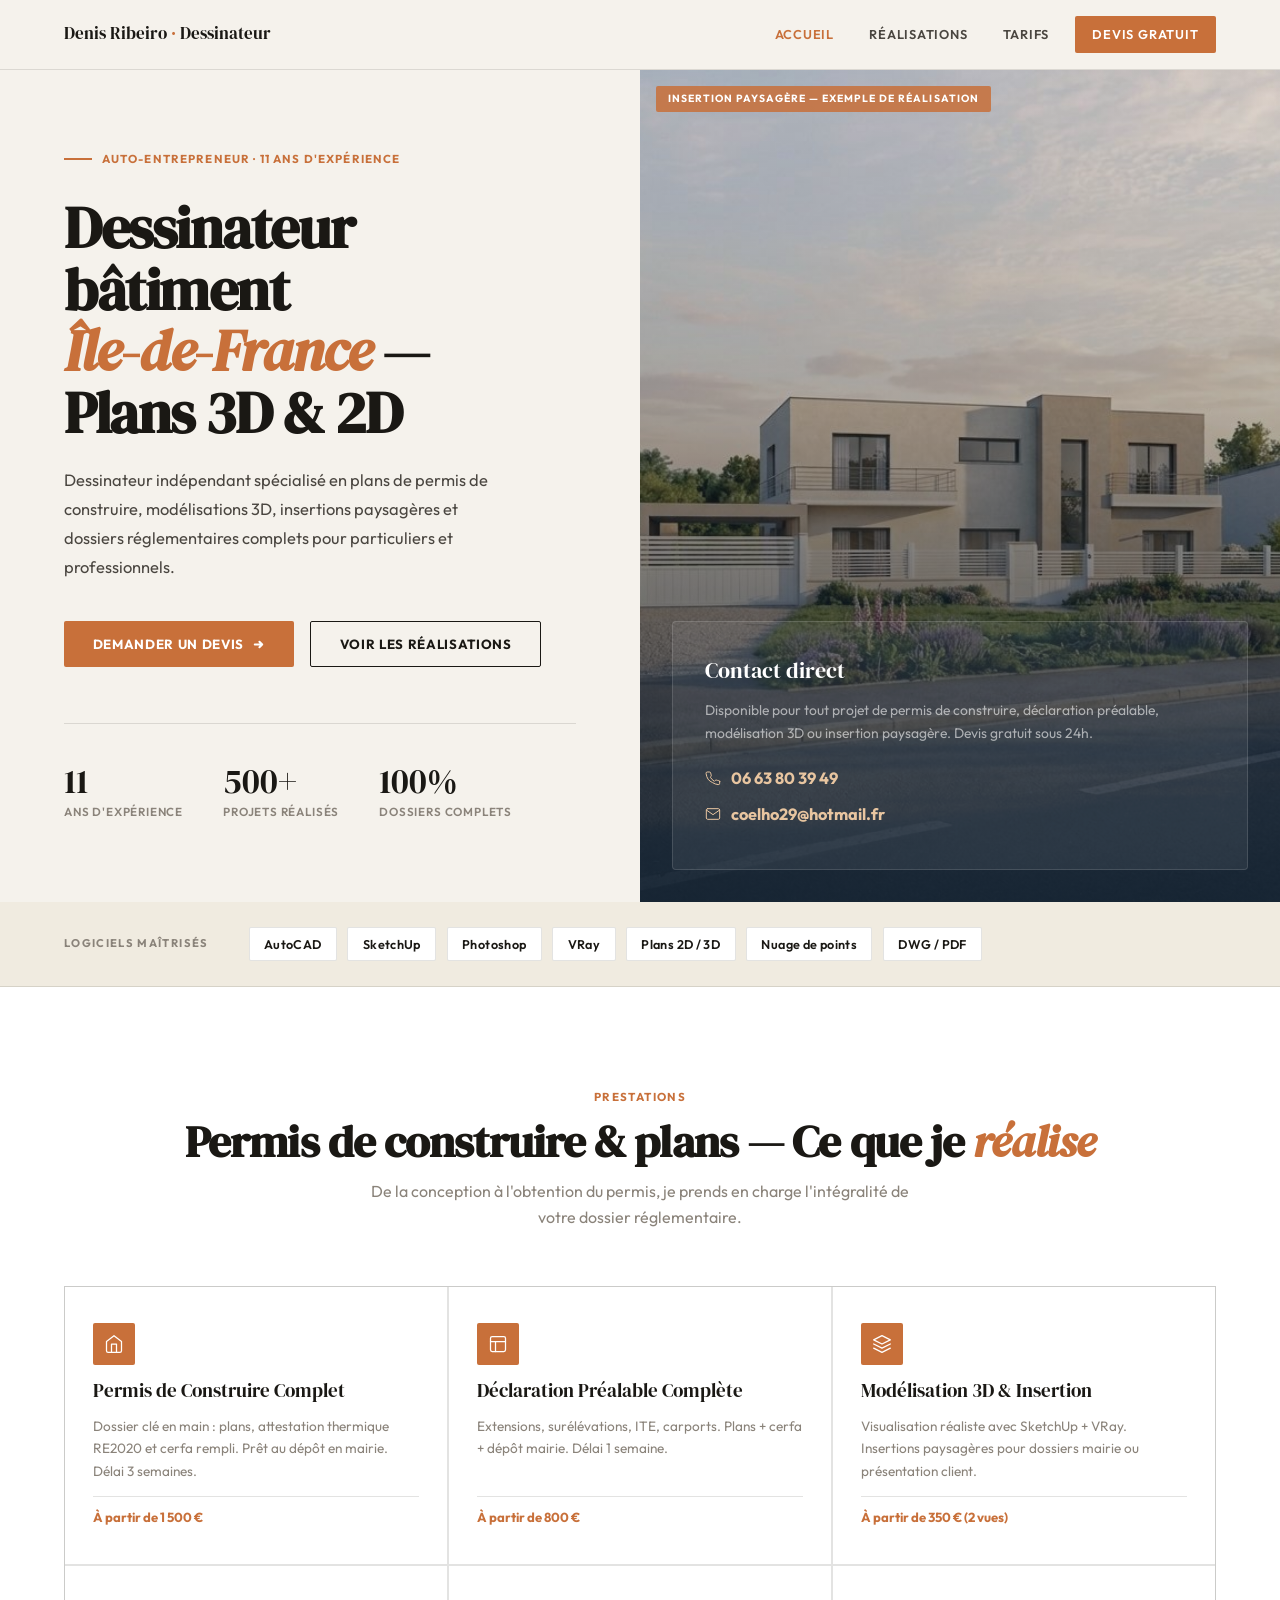
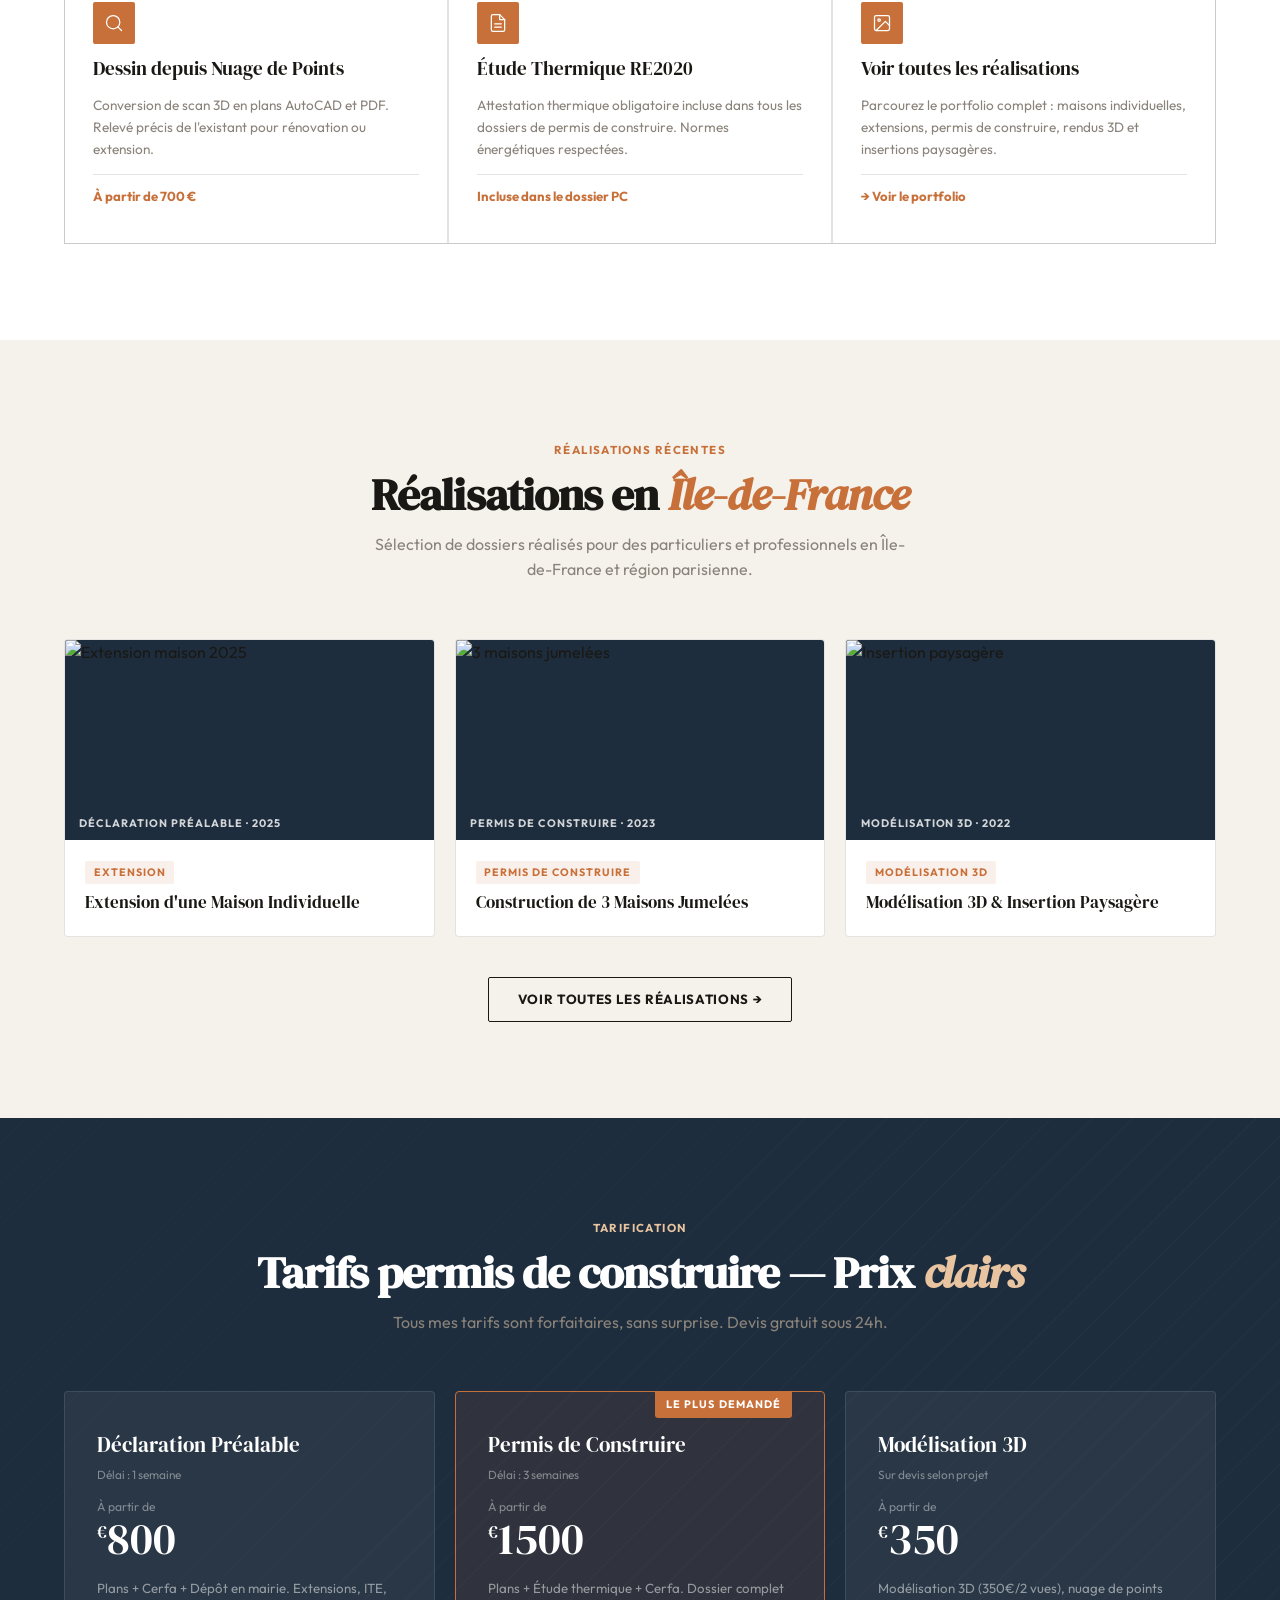
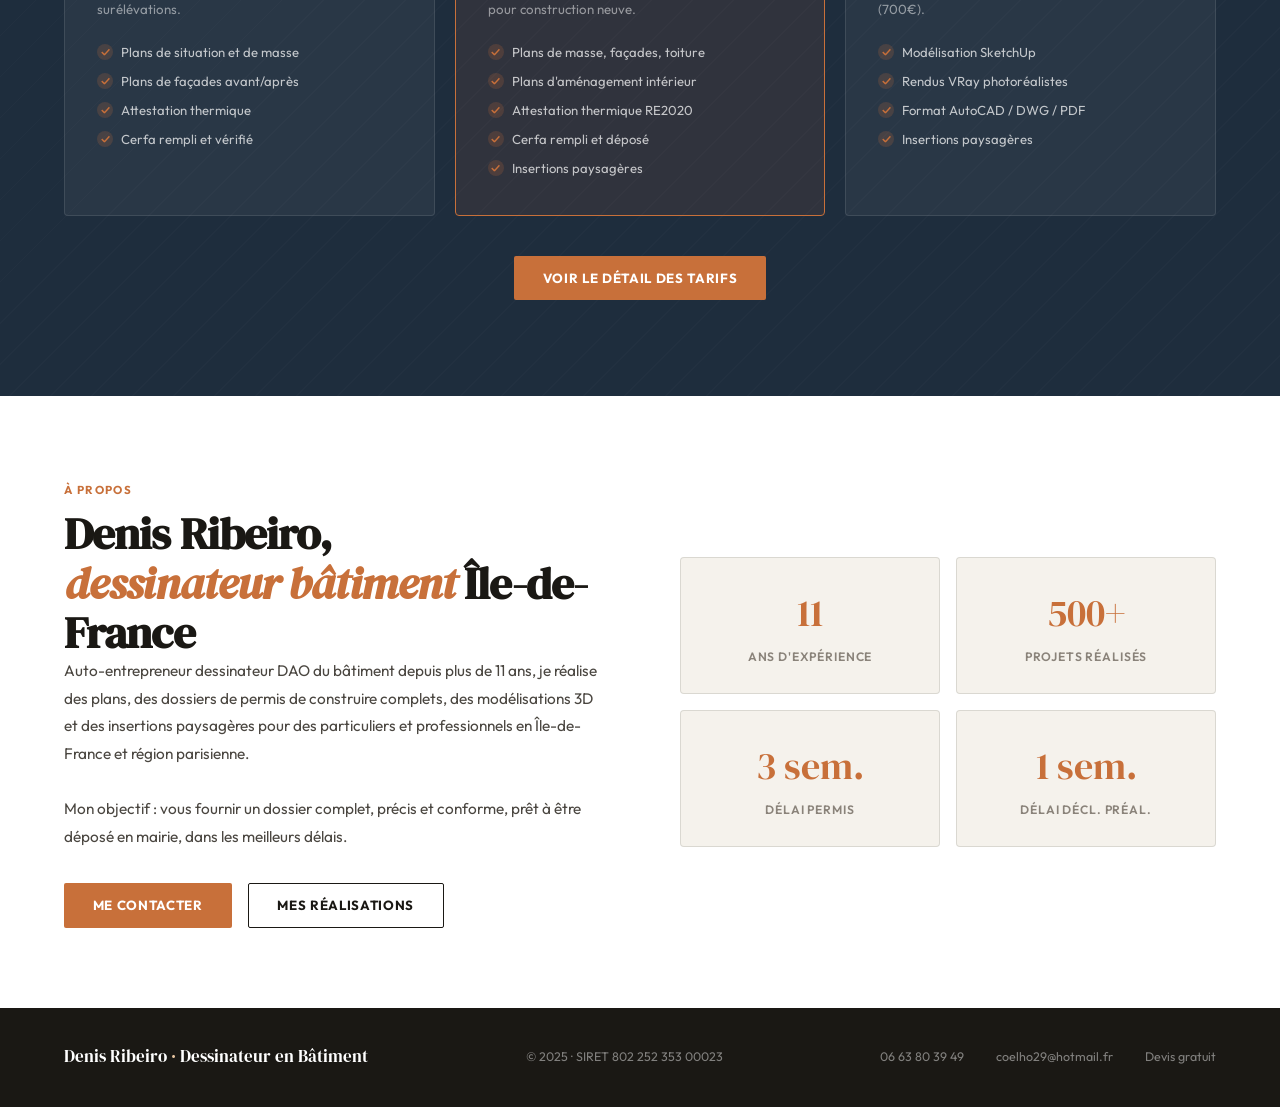
==== commit d21fa513: "SEO : corrige le head, les liens e-mail, le double envoi du formulaire et le sitemap" ====
--- a/index.html
+++ b/index.html
@@ -6,7 +6,7 @@
 <meta name="theme-color" content="#c8703a">
 <meta name="msapplication-TileColor" content="#1e2d3d">
 <title>Dessinateur Bâtiment Île-de-France | Denis Ribeiro</title>
-<meta name="description" content="Dessinateur bâtiment Île-de-France — permis de construire dès 1500€, déclaration préalable dès 800€. Plans 2D/3D, modélisation 3D, insertion paysagère. Devis 24h.">>
+<meta name="description" content="Dessinateur bâtiment Île-de-France — permis de construire dès 1500€, déclaration préalable dès 800€. Plans 2D/3D, modélisation 3D, insertion paysagère. Devis 24h.">
 <meta name="keywords" content="dessinateur bâtiment Île-de-France, permis de construire Paris, déclaration préalable, plans 3D 2D, modélisation 3D SketchUp, AutoCAD, insertion paysagère, nuage de points, étude thermique RE2020, dessinateur indépendant, plans maison, extension maison, cerfa permis construire, dessinateur DAO, dessinateur Yvelines, dessinateur Hauts-de-Seine">
 <meta name="author" content="Denis Ribeiro">
 <meta name="robots" content="index, follow, max-snippet:-1, max-image-preview:large, max-video-preview:-1">
@@ -17,11 +17,11 @@
 <meta property="og:url" content="https://www.permisconstruirefacile.fr/">
 <meta property="og:title" content="Dessinateur Bâtiment Île-de-France — Permis de Construire | Denis Ribeiro">
 <meta property="og:description" content="Dessinateur en bâtiment en Île-de-France depuis 11 ans. Permis de construire dès 1500€, déclaration préalable dès 800€. Plans 2D/3D. Devis gratuit 24h.">
-<meta property="og:image" content="http://www.plans3d2dessinateur.fr/medias/images/3d-01.jpg">
+<meta property="og:image" content="https://www.plans3d2dessinateur.fr/medias/images/3d-01.jpg">
 <meta name="twitter:card" content="summary_large_image">
 <meta name="twitter:title" content="Dessinateur Bâtiment Île-de-France | Denis Ribeiro">
 <meta name="twitter:description" content="Permis de construire dès 1500€, déclaration préalable dès 800€. Plans 2D/3D, modélisation 3D, insertion paysagère en Île-de-France. Devis gratuit 24h.">
-<meta name="twitter:image" content="http://www.plans3d2dessinateur.fr/medias/images/3d-01.jpg">
+<meta name="twitter:image" content="https://www.plans3d2dessinateur.fr/medias/images/3d-01.jpg">
 <script type="application/ld+json">
 [
   {
@@ -514,7 +514,7 @@
         </div>
         <div class="hero-contact-item">
           <svg viewBox="0 0 24 24"><path d="M4 4h16c1.1 0 2 .9 2 2v12c0 1.1-.9 2-2 2H4c-1.1 0-2-.9-2-2V6c0-1.1.9-2 2-2z"/><polyline points="22,6 12,13 2,6"/></svg>
-          <a href="/cdn-cgi/l/email-protection#89eae6ece5e1e6bbb0c9e1e6fde4e8e0e5a7effb"><span class="__cf_email__" data-cfemail="e78488828b8f88d5dea78f88938a868e8bc98195">[email&#160;protected]</span></a>
+          <a href="mailto:coelho29@hotmail.fr">coelho29@hotmail.fr</a>
         </div>
       </div>
     </div>
@@ -599,7 +599,7 @@
       </div>
       <div class="projet-preview-card" onclick="showPage('realisations')">
         <div class="projet-thumb">
-          <img src="http://www.plans3d2dessinateur.fr/medias/images/vue-rue-copie-3.jpg" loading="lazy" decoding="async" alt="3 maisons jumelées">
+          <img src="https://www.plans3d2dessinateur.fr/medias/images/vue-rue-copie-3.jpg" loading="lazy" decoding="async" alt="3 maisons jumelées">
           <div class="projet-thumb-overlay"></div>
           <div class="projet-thumb-label">Permis de construire · 2023</div>
         </div>
@@ -610,7 +610,7 @@
       </div>
       <div class="projet-preview-card" onclick="showPage('realisations')">
         <div class="projet-thumb">
-          <img src="http://www.plans3d2dessinateur.fr/medias/images/lot13-dev.png" loading="lazy" decoding="async" alt="Insertion paysagère">
+          <img src="https://www.plans3d2dessinateur.fr/medias/images/lot13-dev.png" loading="lazy" decoding="async" alt="Insertion paysagère">
           <div class="projet-thumb-overlay"></div>
           <div class="projet-thumb-label">Modélisation 3D · 2022</div>
         </div>
@@ -682,7 +682,7 @@
     <p>© 2025 · SIRET 802 252 353 00023</p>
     <div class="footer-links">
       <a href="tel:0663803949">06 63 80 39 49</a>
-      <a href="/cdn-cgi/l/email-protection#90f3fff5fcf8ffa2a9d0f8ffe4fdf1f9fcbef6e2"><span class="__cf_email__" data-cfemail="284b474d4440471a116840475c45494144064e5a">[email&#160;protected]</span></a>
+      <a href="mailto:coelho29@hotmail.fr">coelho29@hotmail.fr</a>
       <a href="#" onclick="showPage('contact');return false">Devis gratuit</a>
     </div>
   </footer>
@@ -733,7 +733,7 @@
     <div class="real-card" data-cat="dp">
       <div class="real-gallery" id="g1">
         <div class="real-gallery-track">
-          <div class="real-gallery-slide"><img src="http://www.plans3d2dessinateur.fr/medias/images/ite-facade.png" loading="lazy" decoding="async" alt="ITE façade" onclick="openLightbox(this)"></div>
+          <div class="real-gallery-slide"><img src="https://www.plans3d2dessinateur.fr/medias/images/ite-facade.png" loading="lazy" decoding="async" alt="ITE façade" onclick="openLightbox(this)"></div>
         </div>
         <div class="real-badge-wrap">
           <span class="real-badge">Déclaration préalable</span>
@@ -756,7 +756,7 @@
     <div class="real-card" data-cat="pc">
       <div class="real-gallery" id="g2">
         <div class="real-gallery-track">
-          <div class="real-gallery-slide"><img src="http://www.plans3d2dessinateur.fr/medias/images/vue-rue-copie-3.jpg" loading="lazy" decoding="async" alt="3 maisons jumelées vue rue" onclick="openLightbox(this)"></div>
+          <div class="real-gallery-slide"><img src="https://www.plans3d2dessinateur.fr/medias/images/vue-rue-copie-3.jpg" loading="lazy" decoding="async" alt="3 maisons jumelées vue rue" onclick="openLightbox(this)"></div>
         </div>
         <div class="real-badge-wrap">
           <span class="real-badge">Permis de construire</span>
@@ -780,7 +780,7 @@
     <div class="real-card" data-cat="pc 3d">
       <div class="real-gallery" id="g3">
         <div class="real-gallery-track">
-          <div class="real-gallery-slide"><img src="http://www.plans3d2dessinateur.fr/medias/images/3d-ensemble.jpg" loading="lazy" decoding="async" alt="3 maisons ensemble 3D" onclick="openLightbox(this)"></div>
+          <div class="real-gallery-slide"><img src="https://www.plans3d2dessinateur.fr/medias/images/3d-ensemble.jpg" loading="lazy" decoding="async" alt="3 maisons ensemble 3D" onclick="openLightbox(this)"></div>
         </div>
         <div class="real-badge-wrap">
           <span class="real-badge">Permis + 3D</span>
@@ -804,7 +804,7 @@
     <div class="real-card" data-cat="pc 3d">
       <div class="real-gallery" id="g4">
         <div class="real-gallery-track">
-          <div class="real-gallery-slide"><img src="http://www.plans3d2dessinateur.fr/medias/images/ins01f.jpg" loading="lazy" decoding="async" alt="Insertion maison 2022" onclick="openLightbox(this)"></div>
+          <div class="real-gallery-slide"><img src="https://www.plans3d2dessinateur.fr/medias/images/ins01f.jpg" loading="lazy" decoding="async" alt="Insertion maison 2022" onclick="openLightbox(this)"></div>
           <div class="real-gallery-slide"><img src="https://www.plans3d2dessinateur.fr/medias/images/fac.jpg" loading="lazy" decoding="async" alt="Plan façades 2022" onclick="openLightbox(this)"></div>
         </div>
         <button class="gallery-nav gallery-prev" onclick="slideGallery('g4',-1)"><svg viewBox="0 0 14 14"><polyline points="9 2 4 7 9 12"/></svg></button>
@@ -831,7 +831,7 @@
     <div class="real-card" data-cat="pc 3d">
       <div class="real-gallery" id="g5">
         <div class="real-gallery-track">
-          <div class="real-gallery-slide"><img src="http://www.plans3d2dessinateur.fr/medias/images/lot-11-dev.png" loading="lazy" decoding="async" alt="Lot 11 rendu 3D" onclick="openLightbox(this)"></div>
+          <div class="real-gallery-slide"><img src="https://www.plans3d2dessinateur.fr/medias/images/lot-11-dev.png" loading="lazy" decoding="async" alt="Lot 11 rendu 3D" onclick="openLightbox(this)"></div>
           <div class="real-gallery-slide"><img src="https://www.plans3d2dessinateur.fr/medias/images/plan.jpg" loading="lazy" decoding="async" alt="Plan d'aménagement" onclick="openLightbox(this)"></div>
         </div>
         <button class="gallery-nav gallery-prev" onclick="slideGallery('g5',-1)"><svg viewBox="0 0 14 14"><polyline points="9 2 4 7 9 12"/></svg></button>
@@ -857,7 +857,7 @@
     <div class="real-card" data-cat="3d">
       <div class="real-gallery" id="g6">
         <div class="real-gallery-track">
-          <div class="real-gallery-slide"><img src="http://www.plans3d2dessinateur.fr/medias/images/lot13-dev.png" loading="lazy" decoding="async" alt="Lot 13 insertion paysagère" onclick="openLightbox(this)"></div>
+          <div class="real-gallery-slide"><img src="https://www.plans3d2dessinateur.fr/medias/images/lot13-dev.png" loading="lazy" decoding="async" alt="Lot 13 insertion paysagère" onclick="openLightbox(this)"></div>
           <div class="real-gallery-slide"><img src="https://www.plans3d2dessinateur.fr/medias/images/lot-11-dev.png" loading="lazy" decoding="async" alt="Lot 11 insertion" onclick="openLightbox(this)"></div>
           <div class="real-gallery-slide"><img src="https://www.plans3d2dessinateur.fr/medias/images/lot-01-devant.png" loading="lazy" decoding="async" alt="Lot 01 devant" onclick="openLightbox(this)"></div>
         </div>
@@ -884,7 +884,7 @@
     <div class="real-card" data-cat="pc 3d">
       <div class="real-gallery" id="g7">
         <div class="real-gallery-track">
-          <div class="real-gallery-slide"><img src="http://www.plans3d2dessinateur.fr/medias/images/3d-01.jpg" loading="lazy" decoding="async" alt="Maison 3D vue 1" onclick="openLightbox(this)"></div>
+          <div class="real-gallery-slide"><img src="https://www.plans3d2dessinateur.fr/medias/images/3d-01.jpg" loading="lazy" decoding="async" alt="Maison 3D vue 1" onclick="openLightbox(this)"></div>
           <div class="real-gallery-slide"><img src="https://www.plans3d2dessinateur.fr/medias/images/vue03.jpg" loading="lazy" decoding="async" alt="Vue 3D extérieure" onclick="openLightbox(this)"></div>
           <div class="real-gallery-slide"><img src="https://www.plans3d2dessinateur.fr/medias/images/3d-04.jpg" loading="lazy" decoding="async" alt="Maison 3D vue 4" onclick="openLightbox(this)"></div>
           <div class="real-gallery-slide"><img src="https://www.plans3d2dessinateur.fr/medias/images/plan-amenagment.jpg" loading="lazy" decoding="async" alt="Plan aménagement" onclick="openLightbox(this)"></div>
@@ -914,7 +914,7 @@
   <footer>
     <div class="footer-brand">Denis Ribeiro <span>·</span> Dessinateur en Bâtiment</div>
     <p>© 2025 · SIRET 802 252 353 00023</p>
-    <div class="footer-links"><a href="tel:0663803949">06 63 80 39 49</a><a href="/cdn-cgi/l/email-protection#fd9e9298919592cfc4bd959289909c9491d39b8f"><span class="__cf_email__" data-cfemail="caa9a5afa6a2a5f8f38aa2a5bea7aba3a6e4acb8">[email&#160;protected]</span></a><a href="#" onclick="showPage('contact');return false">Devis gratuit</a></div>
+    <div class="footer-links"><a href="tel:0663803949">06 63 80 39 49</a><a href="mailto:coelho29@hotmail.fr">coelho29@hotmail.fr</a><a href="#" onclick="showPage('contact');return false">Devis gratuit</a></div>
   </footer>
 </div>
 
@@ -987,19 +987,19 @@
       <p>Visualisation photoréaliste de votre projet avant construction. Idéal pour présentation client, dossier mairie en zone ABF, ou relevé précis de l'existant.</p>
       <div class="tarif-model-grid">
         <div class="tarif-model-item">
-          <img src="http://www.plans3d2dessinateur.fr/medias/images/f3.jpg" loading="lazy" decoding="async" alt="Modélisation 3D extérieur" onerror="this.style.display='none'">
+          <img src="https://www.plans3d2dessinateur.fr/medias/images/f3.jpg" loading="lazy" decoding="async" alt="Modélisation 3D extérieur" onerror="this.style.display='none'">
           <h4>Modélisation 3D Extérieur</h4>
           <div class="tarif-model-price">350 €</div>
           <p>Modélisation + Rendu 2 vues. SketchUp + VRay photoréaliste.</p>
         </div>
         <div class="tarif-model-item">
-          <img src="http://www.plans3d2dessinateur.fr/medias/images/nuage-de-points.png" loading="lazy" decoding="async" alt="Nuage de points" onerror="this.style.display='none'">
+          <img src="https://www.plans3d2dessinateur.fr/medias/images/nuage-de-points.png" loading="lazy" decoding="async" alt="Nuage de points" onerror="this.style.display='none'">
           <h4>Dessin depuis Nuage de Points</h4>
           <div class="tarif-model-price">700 €</div>
           <p>Plans au format AutoCAD et PDF à partir de votre scan 3D.</p>
         </div>
         <div class="tarif-model-item">
-          <img src="http://www.plans3d2dessinateur.fr/medias/images/lot13-dev.png" loading="lazy" decoding="async" alt="Insertion paysagère" onerror="this.style.display='none'">
+          <img src="https://www.plans3d2dessinateur.fr/medias/images/lot13-dev.png" loading="lazy" decoding="async" alt="Insertion paysagère" onerror="this.style.display='none'">
           <h4>Insertion Paysagère</h4>
           <div class="tarif-model-price">Sur devis</div>
           <p>Photomontage intégrant votre projet dans son environnement réel.</p>
@@ -1013,7 +1013,7 @@
   <footer>
     <div class="footer-brand">Denis Ribeiro <span>·</span> Dessinateur en Bâtiment</div>
     <p>© 2025 · SIRET 802 252 353 00023</p>
-    <div class="footer-links"><a href="tel:0663803949">06 63 80 39 49</a><a href="/cdn-cgi/l/email-protection#e98a868c858186dbd0a981869d84888085c78f9b"><span class="__cf_email__" data-cfemail="eb88848e878384d9d2ab83849f868a8287c58d99">[email&#160;protected]</span></a><a href="#" onclick="showPage('contact');return false">Devis gratuit</a></div>
+    <div class="footer-links"><a href="tel:0663803949">06 63 80 39 49</a><a href="mailto:coelho29@hotmail.fr">coelho29@hotmail.fr</a><a href="#" onclick="showPage('contact');return false">Devis gratuit</a></div>
   </footer>
 </div>
 
@@ -1039,7 +1039,7 @@
         </div>
         <div class="contact-item">
           <div class="contact-icon"><svg viewBox="0 0 24 24"><path d="M4 4h16c1.1 0 2 .9 2 2v12c0 1.1-.9 2-2 2H4c-1.1 0-2-.9-2-2V6c0-1.1.9-2 2-2z"/><polyline points="22,6 12,13 2,6"/></svg></div>
-          <div class="contact-text"><strong>Email</strong><a href="/cdn-cgi/l/email-protection#fd9e9298919592cfc4bd959289909c9491d39b8f"><span class="__cf_email__" data-cfemail="84e7ebe1e8ecebb6bdc4ecebf0e9e5ede8aae2f6">[email&#160;protected]</span></a></div>
+          <div class="contact-text"><strong>Email</strong><a href="mailto:coelho29@hotmail.fr">coelho29@hotmail.fr</a></div>
         </div>
         <div class="contact-item">
           <div class="contact-icon"><svg viewBox="0 0 24 24"><circle cx="12" cy="12" r="10"/><polyline points="12 6 12 12 16 14"/></svg></div>
@@ -1054,40 +1054,54 @@
     </div>
     <div class="contact-form-block">
       <h3>Demande de devis</h3>
-      <div class="form-grid">
-        <div class="form-row-2">
-          <div class="form-group"><label>Prénom</label><input type="text" placeholder="Jean"></div>
-          <div class="form-group"><label>Nom</label><input type="text" placeholder="Dupont"></div>
-        </div>
-        <div class="form-group"><label>Email</label><input type="email" placeholder="jean.dupont@email.fr"></div>
-        <div class="form-group"><label>Téléphone</label><input type="tel" placeholder="06 00 00 00 00"></div>
-        <div class="form-group"><label>Type de projet</label>
-          <select>
-            <option value="">Sélectionnez une prestation</option>
-            <option>Permis de construire complet</option>
-            <option>Déclaration préalable complète</option>
-            <option>Modélisation 3D extérieur</option>
-            <option>Insertion paysagère</option>
-            <option>Dessin depuis nuage de points</option>
-            <option>Autre</option>
-          </select>
-        </div>
-        <div class="form-group"><label>Description du projet</label><textarea placeholder="Décrivez votre projet : type de construction, surface approximative, localisation, contraintes particulières..."></textarea></div>
-        <button class="form-submit" onclick="alert('Merci ! Denis Ribeiro vous répondra dans les 24h.\n\nTéléphone : 06 63 80 39 49\nEmail : coelho29@hotmail.fr')">
-          Envoyer ma demande
-          <svg width="14" height="14" viewBox="0 0 24 24" fill="none" stroke="currentColor" stroke-width="2.5" stroke-linecap="round" stroke-linejoin="round"><line x1="22" y1="2" x2="11" y2="13"/><polygon points="22 2 15 22 11 13 2 9 22 2"/></svg>
-        </button>
-      </div>
+
+      <div id="form-success" style="display:none;background:rgba(16,185,129,0.1);border:1.5px solid rgba(16,185,129,0.4);border-radius:4px;padding:1.25rem 1.5rem;margin-bottom:1.5rem;color:#065f46;font-size:.93rem;line-height:1.6">
+        ✅ <strong>Message envoyé !</strong> Denis Ribeiro vous répondra dans les 24h.
+      </div>
+      <div id="form-error" style="display:none;background:rgba(239,68,68,0.1);border:1.5px solid rgba(239,68,68,0.35);border-radius:4px;padding:1.25rem 1.5rem;margin-bottom:1.5rem;color:#991b1b;font-size:.93rem">
+        ❌ Une erreur s'est produite. Appelez le <strong>06 63 80 39 49</strong>.
+      </div>
+
+      <form id="devis-form">
+        <input type="hidden" name="_subject" value="Nouvelle demande de devis — permisconstruirefacile.fr">
+        <input type="text" name="_gotcha" style="display:none">
+        <div class="form-grid">
+          <div class="form-row-2">
+            <div class="form-group"><label>Prénom</label><input type="text" name="prenom" placeholder="Jean" required></div>
+            <div class="form-group"><label>Nom</label><input type="text" name="nom" placeholder="Dupont" required></div>
+          </div>
+          <div class="form-group"><label>Email</label><input type="email" name="email" placeholder="jean.dupont@email.fr" required></div>
+          <div class="form-group"><label>Téléphone</label><input type="tel" name="telephone" placeholder="06 00 00 00 00"></div>
+          <div class="form-group"><label>Type de projet</label>
+            <select name="prestation" required>
+              <option value="">Sélectionnez une prestation</option>
+              <option>Permis de construire complet</option>
+              <option>Déclaration préalable complète</option>
+              <option>Modélisation 3D extérieur</option>
+              <option>Insertion paysagère</option>
+              <option>Dessin depuis nuage de points</option>
+              <option>Autre</option>
+            </select>
+          </div>
+          <div class="form-group"><label>Description du projet</label>
+            <textarea name="message" placeholder="Décrivez votre projet : type de construction, surface approximative, localisation..." required></textarea>
+          </div>
+          <button type="submit" class="form-submit" id="submit-btn">
+            Envoyer ma demande
+            <svg width="14" height="14" viewBox="0 0 24 24" fill="none" stroke="currentColor" stroke-width="2.5" stroke-linecap="round" stroke-linejoin="round"><line x1="22" y1="2" x2="11" y2="13"/><polygon points="22 2 15 22 11 13 2 9 22 2"/></svg>
+          </button>
+        </div>
+      </form>
     </div>
   </div>
   <footer>
     <div class="footer-brand">Denis Ribeiro <span>·</span> Dessinateur en Bâtiment</div>
     <p>© 2025 · SIRET 802 252 353 00023</p>
-    <div class="footer-links"><a href="tel:0663803949">06 63 80 39 49</a><a href="/cdn-cgi/l/email-protection#c3a0aca6afabacf1fa83abacb7aea2aaafeda5b1"><span class="__cf_email__" data-cfemail="72111d171e1a1d404b321a1d061f131b1e5c1400">[email&#160;protected]</span></a></div>
+    <div class="footer-links"><a href="tel:0663803949">06 63 80 39 49</a><a href="mailto:coelho29@hotmail.fr">coelho29@hotmail.fr</a></div>
   </footer>
 </div>
 
-<script data-cfasync="false" src="/cdn-cgi/scripts/5c5dd728/cloudflare-static/email-decode.min.js"></script><script>
+<script>
 /* ── PAGE SWITCHING ── */
 function showPage(id){
   document.querySelectorAll('.page').forEach(function(p){ p.classList.remove('active'); });
@@ -1125,18 +1139,6 @@
   dots.forEach((d,i)=>d.classList.toggle('active',i===idx));
 }
 
-/* ── LIGHTBOX ─�dy.style.overflow='';
-}
-document.addEventListener('keydown',e=>{
-  const lb=document.getElementById('lightbox');
-  if(!lb.classList.contains('open')) return;
-  if(e.key==='Escape') closeLightbox({target:lb});
-  if(e.key==='ArrowLeft') lbNav(-1);
-  if(e.key==='ArrowRight') lbNav(1);
-});
-
-/* ── FILTER PROJETS ── */
-
 /* ── LIGHTBOX ── */
 var lbImages=[];
 var lbIdx=0;
@@ -1172,6 +1174,42 @@
   if(e.key==='ArrowRight') lbNav(1);
 });
 
+
+/* ── FORMSPREE ── */
+var devisForm = document.getElementById('devis-form');
+if(devisForm){
+  devisForm.addEventListener('submit', function(e){
+    e.preventDefault();
+    var btn = document.getElementById('submit-btn');
+    btn.textContent = 'Envoi en cours...';
+    btn.disabled = true;
+
+    var data = new FormData(devisForm);
+
+    fetch('https://formspree.io/f/mreowdrn', {
+      method: 'POST',
+      body: data,
+      headers: { 'Accept': 'application/json' }
+    })
+    .then(function(response){
+      if(response.ok){
+        document.getElementById('form-success').style.display = 'block';
+        document.getElementById('form-error').style.display = 'none';
+        devisForm.reset();
+        btn.textContent = 'Message envoyé ✓';
+      } else {
+        throw new Error('Erreur');
+      }
+    })
+    .catch(function(){
+      document.getElementById('form-error').style.display = 'block';
+      document.getElementById('form-success').style.display = 'none';
+      btn.textContent = 'Envoyer ma demande';
+      btn.disabled = false;
+    });
+  });
+}
+
 /* ── FILTER PROJETS ── */
 function filterProj(btn,cat){
   document.querySelectorAll('.filter-btn').forEach(function(b){ b.classList.remove('active'); });
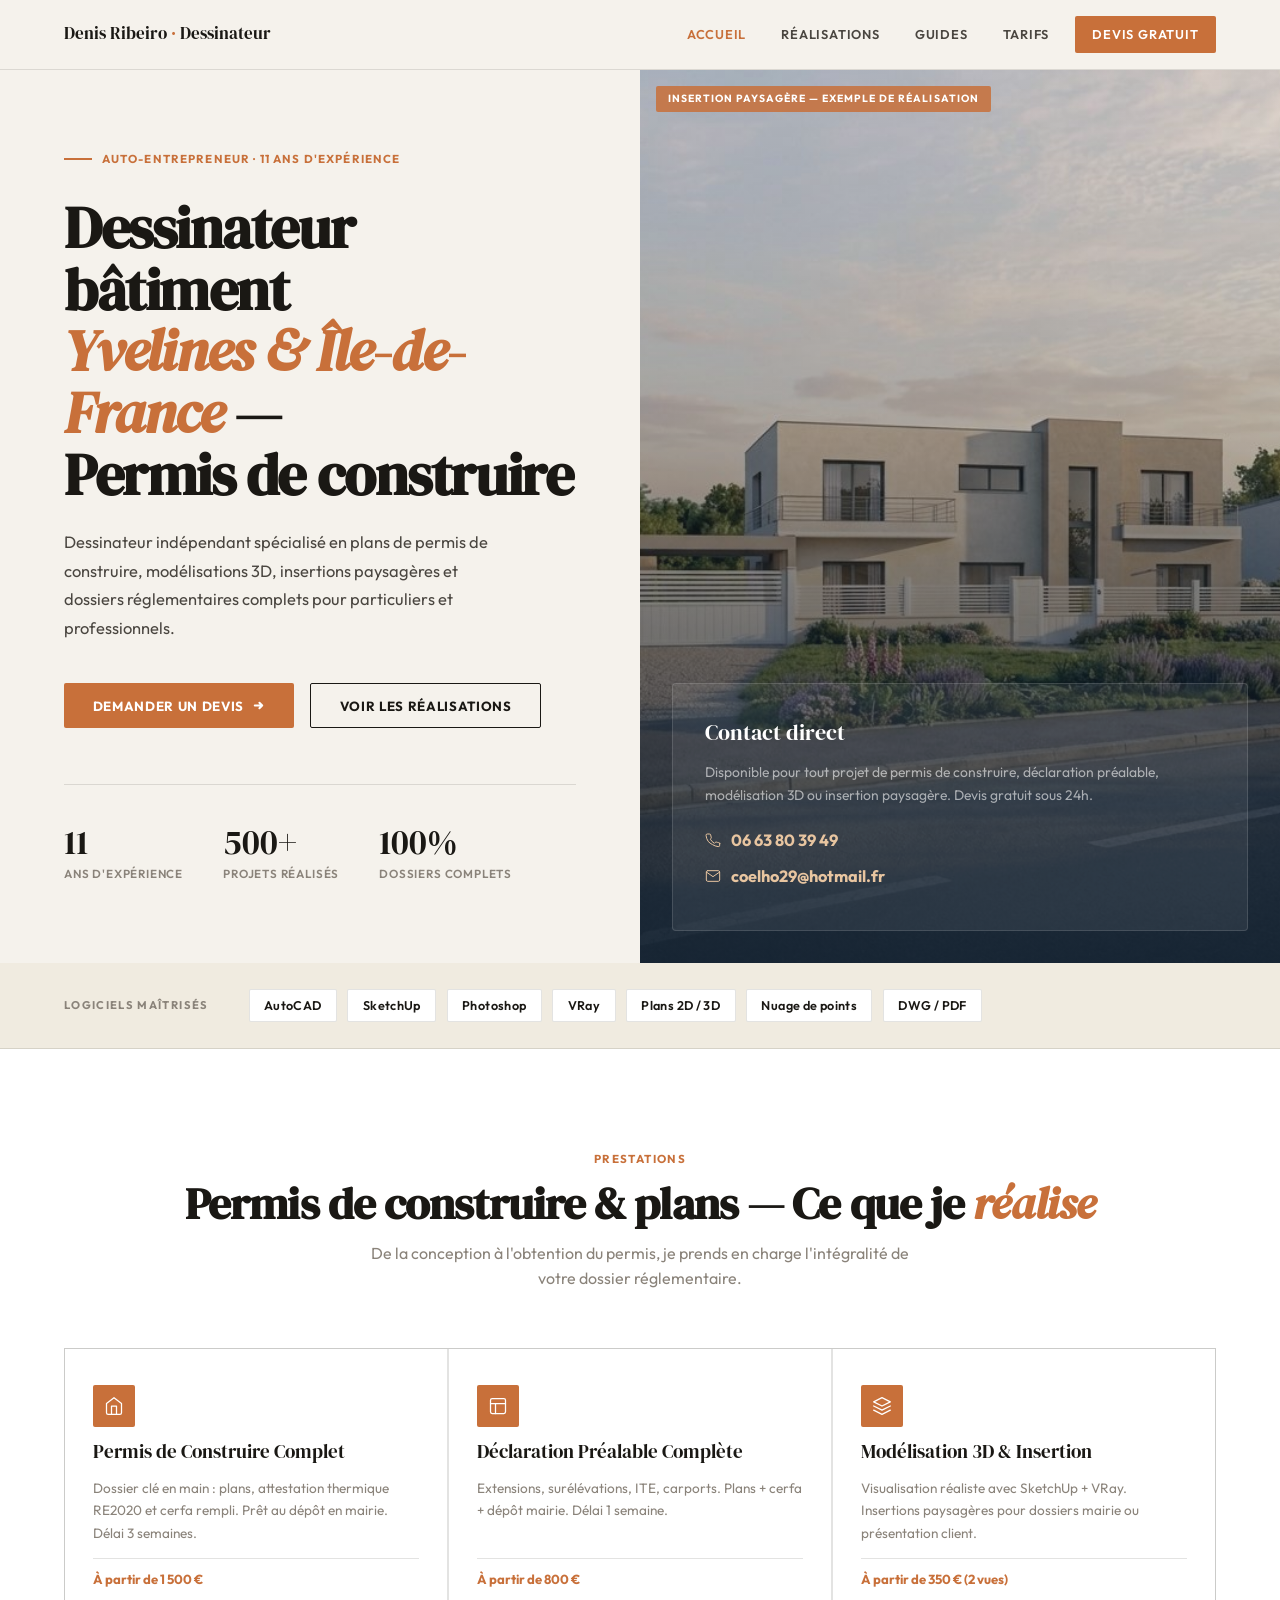
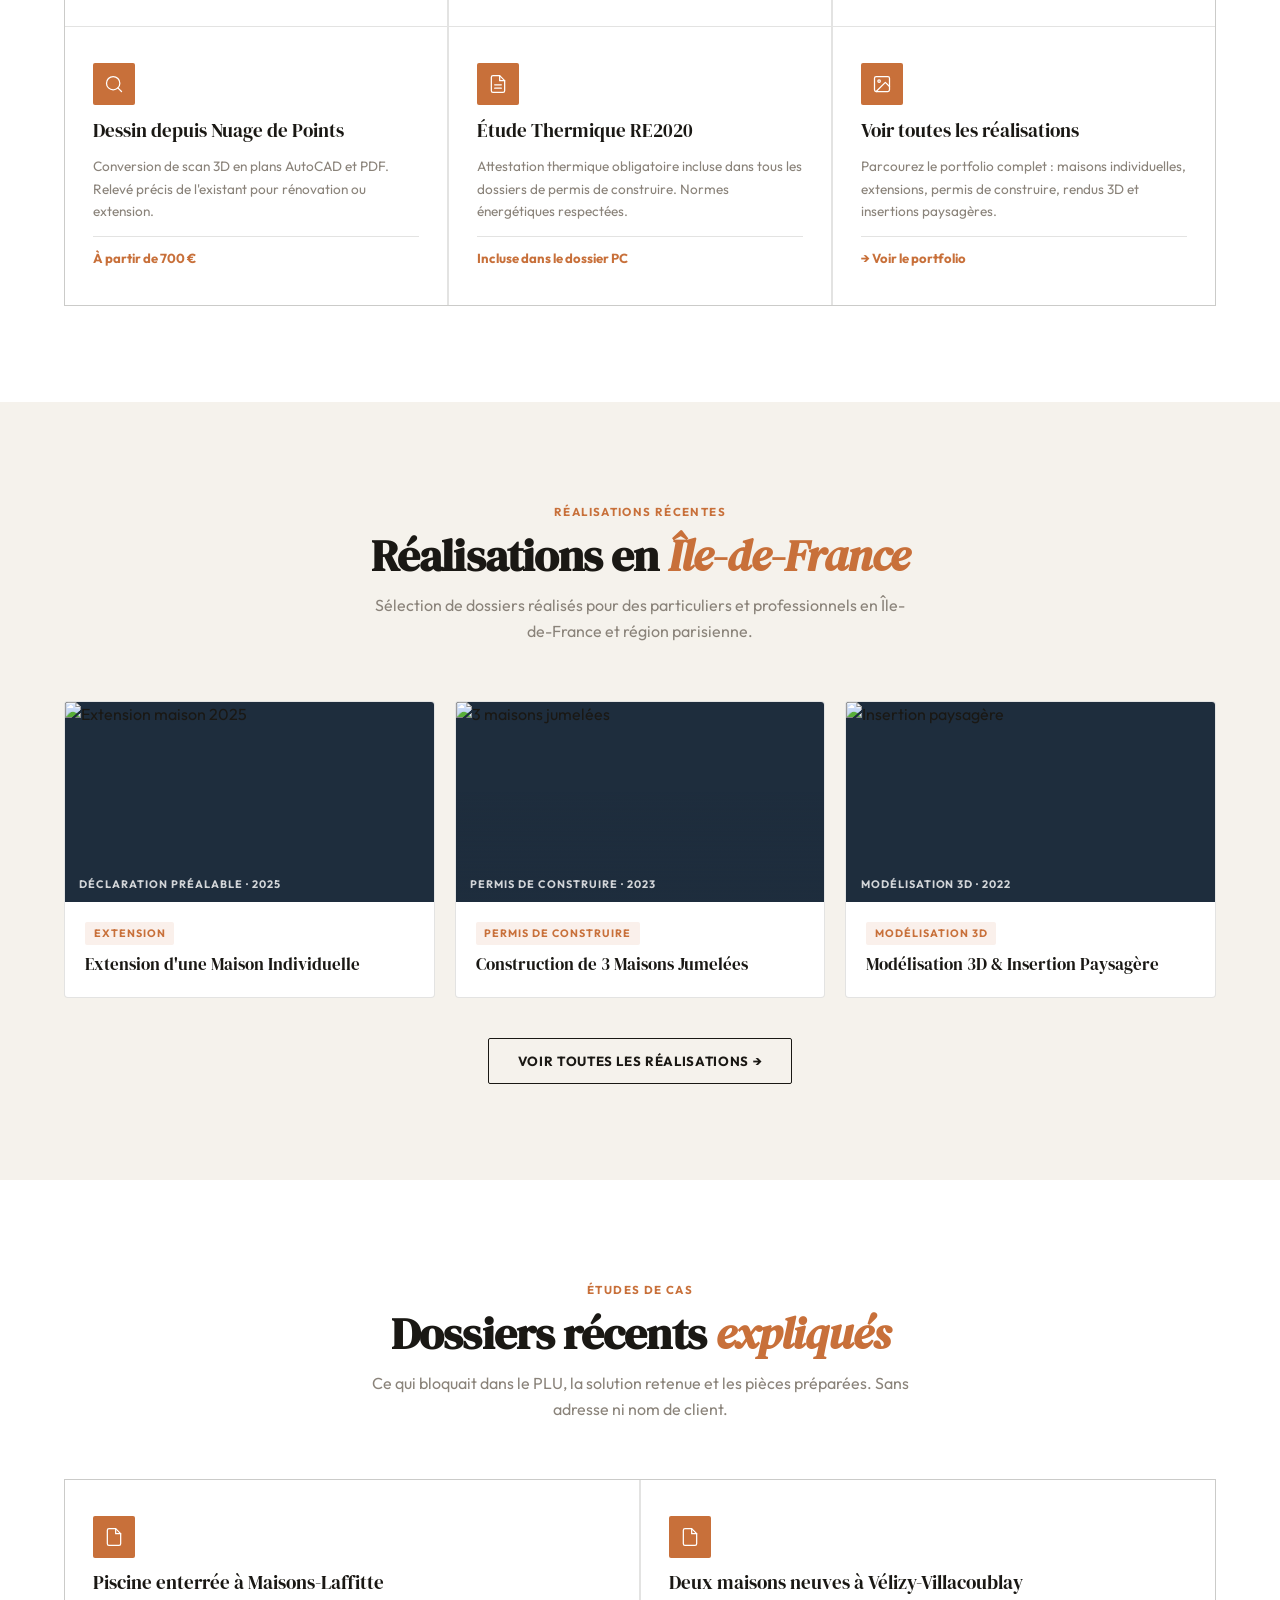
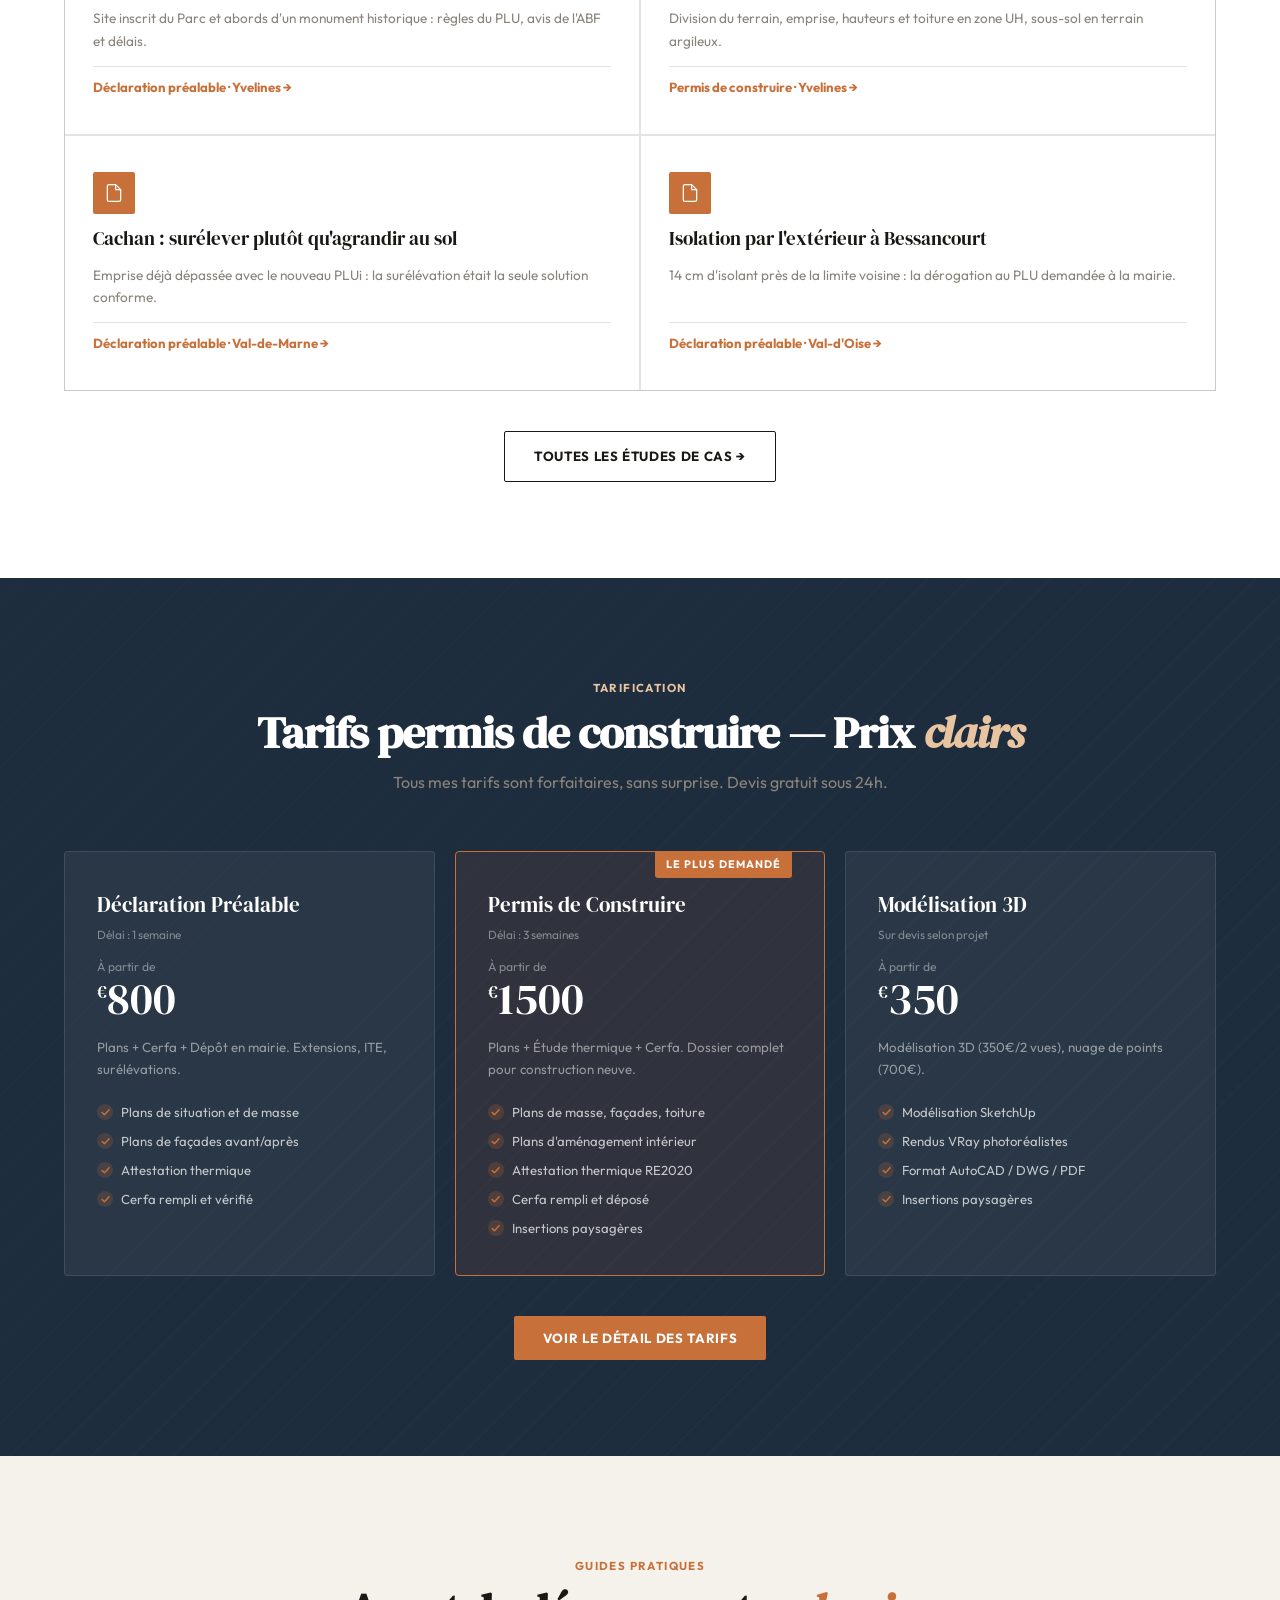
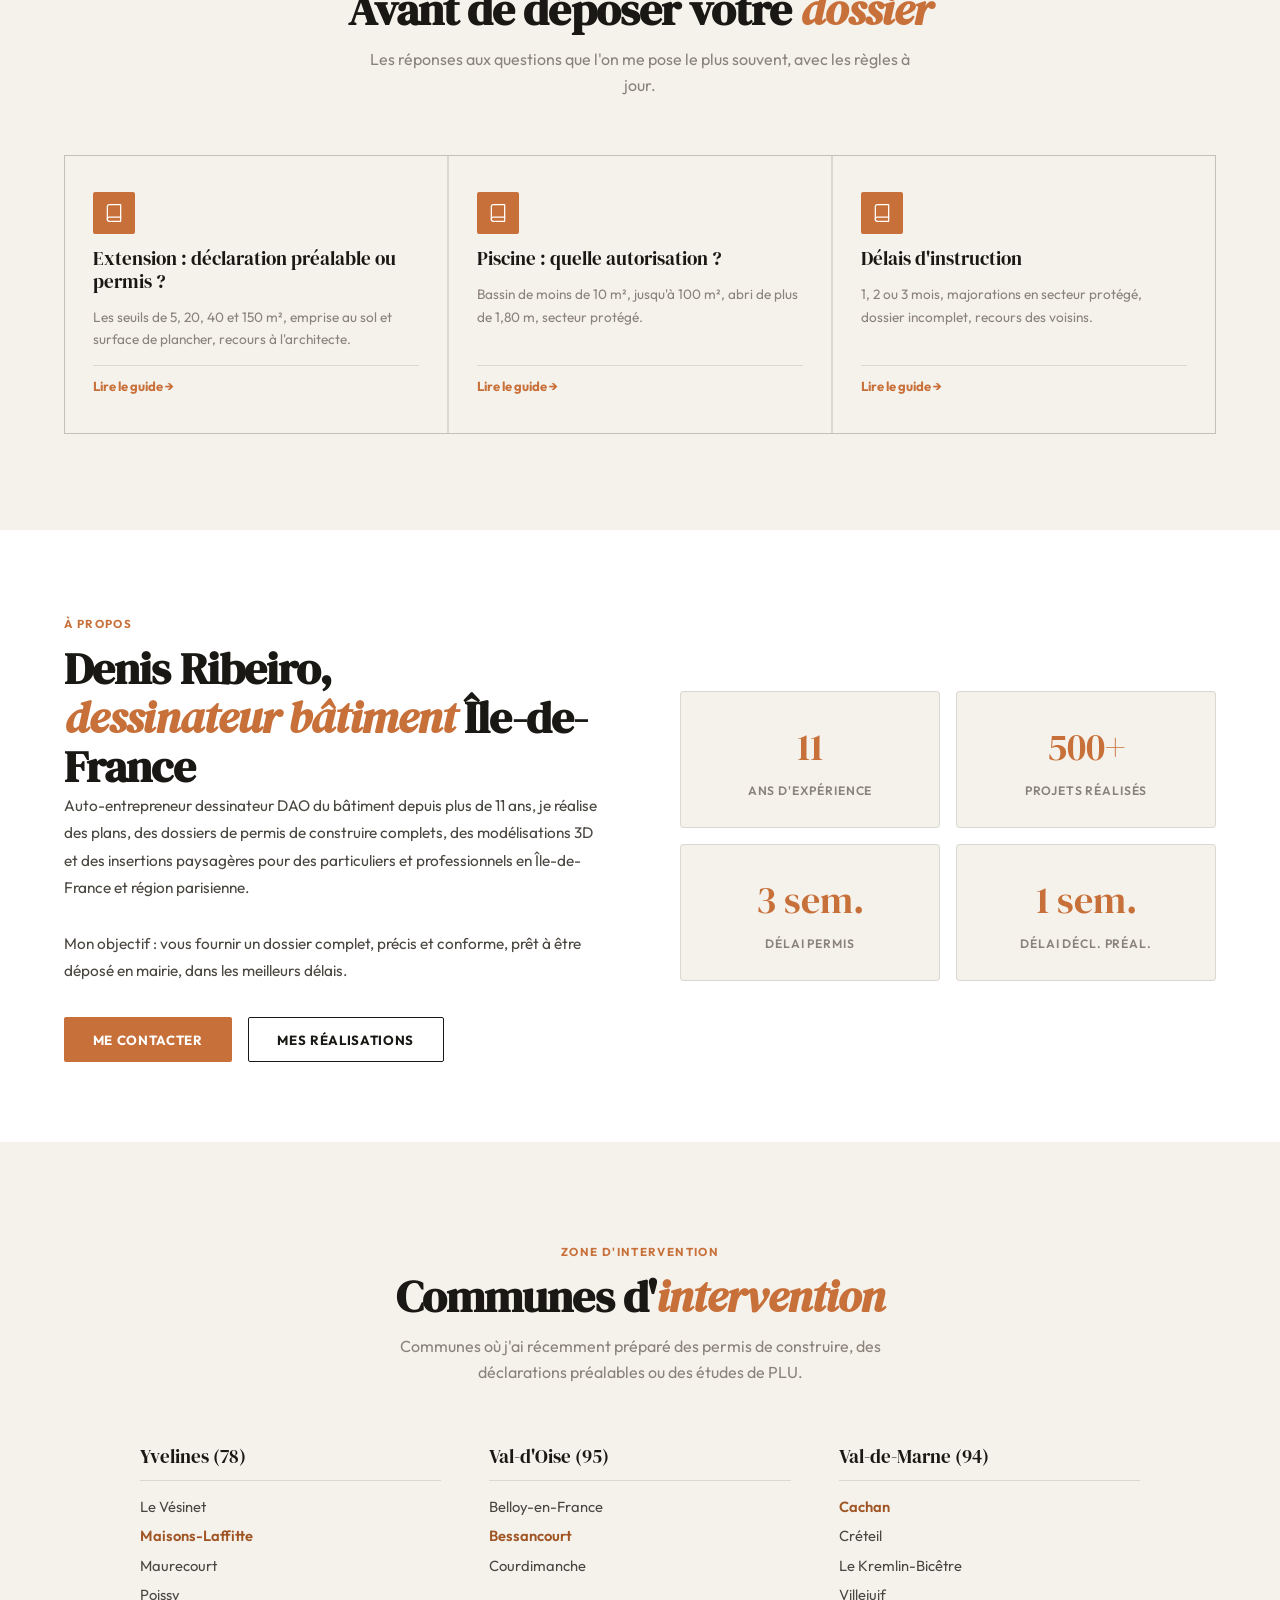
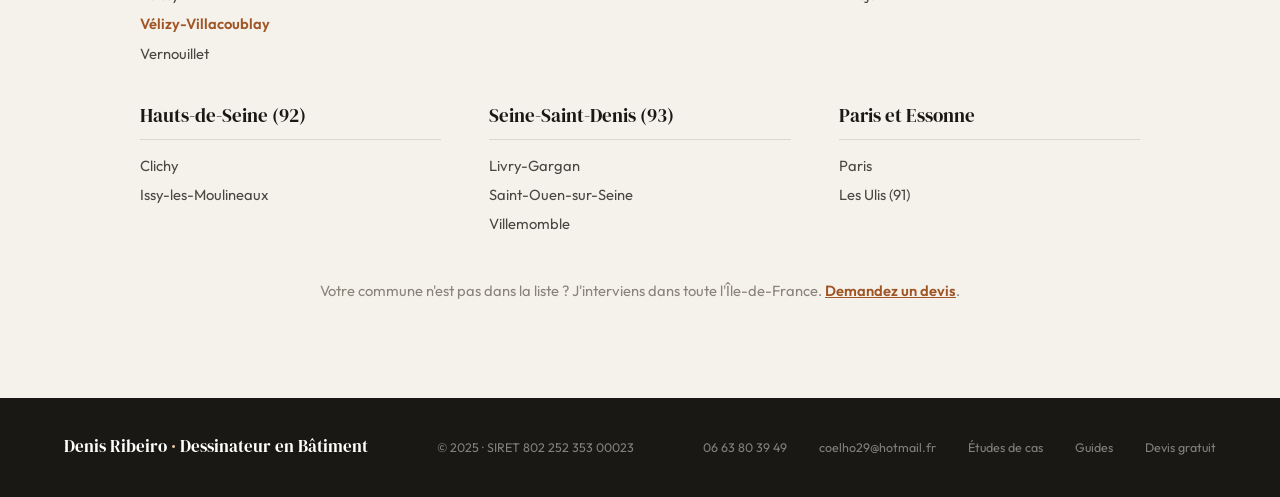
==== commit 0997b202: "Accueil : titre SEO, communes d'intervention, liens études de cas et guides ; sitemap à 10 pages" ====
--- a/index.html
+++ b/index.html
@@ -5,8 +5,8 @@
 <meta name="viewport" content="width=device-width, initial-scale=1.0">
 <meta name="theme-color" content="#c8703a">
 <meta name="msapplication-TileColor" content="#1e2d3d">
-<title>Dessinateur Bâtiment Île-de-France | Denis Ribeiro</title>
-<meta name="description" content="Dessinateur bâtiment Île-de-France — permis de construire dès 1500€, déclaration préalable dès 800€. Plans 2D/3D, modélisation 3D, insertion paysagère. Devis 24h.">
+<title>Permis de construire et DP en Yvelines – Dessinateur | Denis Ribeiro</title>
+<meta name="description" content="Dessinateur en bâtiment dans les Yvelines et en Île-de-France : permis de construire dès 1 500 €, déclaration préalable dès 800 €, plans 2D/3D, analyse du PLU. Devis 24 h.">
 <meta name="keywords" content="dessinateur bâtiment Île-de-France, permis de construire Paris, déclaration préalable, plans 3D 2D, modélisation 3D SketchUp, AutoCAD, insertion paysagère, nuage de points, étude thermique RE2020, dessinateur indépendant, plans maison, extension maison, cerfa permis construire, dessinateur DAO, dessinateur Yvelines, dessinateur Hauts-de-Seine">
 <meta name="author" content="Denis Ribeiro">
 <meta name="robots" content="index, follow, max-snippet:-1, max-image-preview:large, max-video-preview:-1">
@@ -15,11 +15,11 @@
 <link rel="canonical" href="https://www.permisconstruirefacile.fr/">
 <meta property="og:type" content="website">
 <meta property="og:url" content="https://www.permisconstruirefacile.fr/">
-<meta property="og:title" content="Dessinateur Bâtiment Île-de-France — Permis de Construire | Denis Ribeiro">
+<meta property="og:title" content="Permis de construire et DP en Yvelines – Dessinateur | Denis Ribeiro">
 <meta property="og:description" content="Dessinateur en bâtiment en Île-de-France depuis 11 ans. Permis de construire dès 1500€, déclaration préalable dès 800€. Plans 2D/3D. Devis gratuit 24h.">
 <meta property="og:image" content="https://www.plans3d2dessinateur.fr/medias/images/3d-01.jpg">
 <meta name="twitter:card" content="summary_large_image">
-<meta name="twitter:title" content="Dessinateur Bâtiment Île-de-France | Denis Ribeiro">
+<meta name="twitter:title" content="Permis de construire et DP en Yvelines – Dessinateur | Denis Ribeiro">
 <meta name="twitter:description" content="Permis de construire dès 1500€, déclaration préalable dès 800€. Plans 2D/3D, modélisation 3D, insertion paysagère en Île-de-France. Devis gratuit 24h.">
 <meta name="twitter:image" content="https://www.plans3d2dessinateur.fr/medias/images/3d-01.jpg">
 <script type="application/ld+json">
@@ -34,7 +34,16 @@
   "email": "coelho29@hotmail.fr",
   "priceRange": "€€",
   "address": { "@type": "PostalAddress", "addressRegion": "Île-de-France", "addressCountry": "FR" },
-  "areaServed": { "@type": "State", "name": "Île-de-France" },
+  "areaServed": [
+    { "@type": "State", "name": "Île-de-France" },
+    { "@type": "AdministrativeArea", "name": "Yvelines" },
+    { "@type": "AdministrativeArea", "name": "Val-d'Oise" },
+    { "@type": "AdministrativeArea", "name": "Hauts-de-Seine" },
+    { "@type": "AdministrativeArea", "name": "Val-de-Marne" },
+    { "@type": "AdministrativeArea", "name": "Seine-Saint-Denis" },
+    { "@type": "AdministrativeArea", "name": "Essonne" },
+    { "@type": "City", "name": "Paris" }
+  ],
   "hasOfferCatalog": {
     "@type": "OfferCatalog",
     "itemListElement": [
@@ -72,6 +81,7 @@
   }
 ]
 </script>
+<!-- STATISTIQUES : coller ici le snippet Cloudflare Web Analytics -->
 <link rel="preconnect" href="https://fonts.googleapis.com">
 <link rel="preconnect" href="https://fonts.gstatic.com" crossorigin>
 <link href="https://fonts.googleapis.com/css2?family=DM+Serif+Display:ital@0;1&family=Outfit:wght@300;400;500;600;700&display=swap" rel="stylesheet">
@@ -431,6 +441,35 @@
   .form-row-2{grid-template-columns:1fr}
   footer{padding:2rem;flex-direction:column;text-align:center}
 }
+
+/* ── ÉTUDES DE CAS, GUIDES, COMMUNES ── */
+a.service-card{text-decoration:none;color:inherit}
+.services.alt{background:var(--cream)}
+.services.alt .service-card{background:var(--cream)}
+.services.alt .service-card:hover{background:var(--warm)}
+.services-grid.grid-2{grid-template-columns:repeat(2,1fr)}
+.communes{padding:6rem 4rem;background:var(--cream)}
+.communes-grid{display:grid;grid-template-columns:repeat(3,1fr);gap:2rem 3rem;max-width:1000px;margin:0 auto}
+.commune-dep h3{font-family:var(--serif);font-weight:400;font-size:1.2rem;color:var(--ink);padding-bottom:.5rem;margin-bottom:.7rem;border-bottom:1px solid var(--border)}
+.commune-dep ul{list-style:none}
+.commune-dep li{font-size:.92rem;color:var(--ink-soft);padding:.18rem 0}
+.commune-dep a{color:var(--accent-dark);text-decoration:none;font-weight:600}
+.commune-dep a:hover{text-decoration:underline}
+.communes-note{text-align:center;margin-top:2.5rem;font-size:.92rem;color:var(--ink-muted)}
+.communes-note a{color:var(--accent-dark);font-weight:600}
+.cases-banner{padding:1.1rem 4rem;background:var(--warm);border-bottom:1px solid var(--border);font-size:.93rem;color:var(--ink-soft)}
+.cases-banner a{color:var(--accent-dark);font-weight:700;text-decoration:none}
+@media(max-width:960px){
+  .services-grid.grid-2{grid-template-columns:1fr}
+  .communes{padding:4rem 2rem}
+  .communes-grid{grid-template-columns:1fr 1fr;gap:1.5rem 2rem}
+  .cases-banner{padding:1rem 2rem}
+  .hero{grid-template-columns:minmax(0,1fr)}
+  .hero-stats{flex-wrap:wrap;gap:1.25rem 2rem}
+  .hero-actions{flex-wrap:wrap}
+  .footer-links{flex-wrap:wrap;justify-content:center;gap:.8rem 1.5rem}
+}
+@media(max-width:560px){.communes-grid{grid-template-columns:1fr}}
 </style>
 </head>
 <body>
@@ -441,6 +480,7 @@
   <ul class="nav-links" id="navLinks">
     <li><a href="#" onclick="showPage('accueil');return false" id="nav-accueil" class="active">Accueil</a></li>
     <li><a href="#" onclick="showPage('realisations');return false" id="nav-realisations">Réalisations</a></li>
+    <li><a href="/guides/" id="nav-guides">Guides</a></li>
     <li><a href="#" onclick="showPage('tarifs');return false" id="nav-tarifs">Tarifs</a></li>
     <li><a href="#" onclick="showPage('contact');return false" id="nav-contact" class="nav-cta">Devis gratuit</a></li>
   </ul>
@@ -466,7 +506,7 @@
   <section class="hero">
     <div class="hero-left">
       <div class="hero-eyebrow anim-fadeup anim-d1">Auto-entrepreneur · 11 ans d'expérience</div>
-      <h1 class="anim-fadeup anim-d2">Dessinateur bâtiment<br><em>Île-de-France</em> —<br>Plans 3D & 2D</h1>
+      <h1 class="anim-fadeup anim-d2">Dessinateur bâtiment<br><em>Yvelines &amp; Île-de-France</em> —<br>Permis de construire</h1>
       <p class="hero-sub anim-fadeup anim-d3">Dessinateur indépendant spécialisé en plans de permis de construire, modélisations 3D, insertions paysagères et dossiers réglementaires complets pour particuliers et professionnels.</p>
       <div class="hero-actions anim-fadeup anim-d4">
         <button class="btn-primary" onclick="showPage('contact')">Demander un devis <svg width="13" height="13" viewBox="0 0 14 14" fill="none" stroke="currentColor" stroke-width="2.2" stroke-linecap="round" stroke-linejoin="round"><path d="M3 7h8M8 4l3 3-3 3"/></svg></button>
@@ -625,6 +665,42 @@
     </div>
   </section>
 
+  <!-- Études de cas -->
+  <section class="services" id="etudes-de-cas">
+    <div class="section-header">
+      <span class="section-tag">Études de cas</span>
+      <h2>Dossiers récents <em>expliqués</em></h2>
+      <p class="section-sub">Ce qui bloquait dans le PLU, la solution retenue et les pièces préparées. Sans adresse ni nom de client.</p>
+    </div>
+    <div class="services-grid grid-2">
+      <a class="service-card" href="/realisations/piscine-maisons-laffitte.html">
+        <div class="service-icon"><svg viewBox="0 0 24 24"><path d="M14 2H6a2 2 0 0 0-2 2v16a2 2 0 0 0 2 2h12a2 2 0 0 0 2-2V8z"/><polyline points="14 2 14 8 20 8"/></svg></div>
+        <div class="service-name">Piscine enterrée à Maisons-Laffitte</div>
+        <div class="service-desc">Site inscrit du Parc et abords d'un monument historique : règles du PLU, avis de l'ABF et délais.</div>
+        <div class="service-price">Déclaration préalable · Yvelines →</div>
+      </a>
+      <a class="service-card" href="/realisations/division-deux-maisons-velizy-villacoublay.html">
+        <div class="service-icon"><svg viewBox="0 0 24 24"><path d="M14 2H6a2 2 0 0 0-2 2v16a2 2 0 0 0 2 2h12a2 2 0 0 0 2-2V8z"/><polyline points="14 2 14 8 20 8"/></svg></div>
+        <div class="service-name">Deux maisons neuves à Vélizy-Villacoublay</div>
+        <div class="service-desc">Division du terrain, emprise, hauteurs et toiture en zone UH, sous-sol en terrain argileux.</div>
+        <div class="service-price">Permis de construire · Yvelines →</div>
+      </a>
+      <a class="service-card" href="/realisations/extension-surelevation-cachan.html">
+        <div class="service-icon"><svg viewBox="0 0 24 24"><path d="M14 2H6a2 2 0 0 0-2 2v16a2 2 0 0 0 2 2h12a2 2 0 0 0 2-2V8z"/><polyline points="14 2 14 8 20 8"/></svg></div>
+        <div class="service-name">Cachan : surélever plutôt qu'agrandir au sol</div>
+        <div class="service-desc">Emprise déjà dépassée avec le nouveau PLUi : la surélévation était la seule solution conforme.</div>
+        <div class="service-price">Déclaration préalable · Val-de-Marne →</div>
+      </a>
+      <a class="service-card" href="/realisations/isolation-exterieur-derogation-bessancourt.html">
+        <div class="service-icon"><svg viewBox="0 0 24 24"><path d="M14 2H6a2 2 0 0 0-2 2v16a2 2 0 0 0 2 2h12a2 2 0 0 0 2-2V8z"/><polyline points="14 2 14 8 20 8"/></svg></div>
+        <div class="service-name">Isolation par l'extérieur à Bessancourt</div>
+        <div class="service-desc">14 cm d'isolant près de la limite voisine : la dérogation au PLU demandée à la mairie.</div>
+        <div class="service-price">Déclaration préalable · Val-d'Oise →</div>
+      </a>
+    </div>
+    <div class="voir-tout"><a class="btn-secondary" href="/realisations/">Toutes les études de cas →</a></div>
+  </section>
+
   <!-- Tarifs aperçu -->
   <section class="tarifs-section">
     <div class="section-header">
@@ -655,6 +731,35 @@
     </div>
     <div style="text-align:center;margin-top:2.5rem;position:relative;z-index:1">
       <button class="btn-primary" onclick="showPage('tarifs')">Voir le détail des tarifs</button>
+    </div>
+  </section>
+
+  <!-- Guides -->
+  <section class="services alt" id="guides">
+    <div class="section-header">
+      <span class="section-tag">Guides pratiques</span>
+      <h2>Avant de déposer votre <em>dossier</em></h2>
+      <p class="section-sub">Les réponses aux questions que l'on me pose le plus souvent, avec les règles à jour.</p>
+    </div>
+    <div class="services-grid">
+      <a class="service-card" href="/guides/extension-maison-declaration-prealable-ou-permis.html">
+        <div class="service-icon"><svg viewBox="0 0 24 24"><path d="M4 19.5A2.5 2.5 0 0 1 6.5 17H20"/><path d="M6.5 2H20v20H6.5A2.5 2.5 0 0 1 4 19.5v-15A2.5 2.5 0 0 1 6.5 2z"/></svg></div>
+        <div class="service-name">Extension : déclaration préalable ou permis ?</div>
+        <div class="service-desc">Les seuils de 5, 20, 40 et 150 m², emprise au sol et surface de plancher, recours à l'architecte.</div>
+        <div class="service-price">Lire le guide →</div>
+      </a>
+      <a class="service-card" href="/guides/piscine-autorisation-urbanisme.html">
+        <div class="service-icon"><svg viewBox="0 0 24 24"><path d="M4 19.5A2.5 2.5 0 0 1 6.5 17H20"/><path d="M6.5 2H20v20H6.5A2.5 2.5 0 0 1 4 19.5v-15A2.5 2.5 0 0 1 6.5 2z"/></svg></div>
+        <div class="service-name">Piscine : quelle autorisation ?</div>
+        <div class="service-desc">Bassin de moins de 10 m², jusqu'à 100 m², abri de plus de 1,80 m, secteur protégé.</div>
+        <div class="service-price">Lire le guide →</div>
+      </a>
+      <a class="service-card" href="/guides/delais-instruction-permis-declaration-prealable.html">
+        <div class="service-icon"><svg viewBox="0 0 24 24"><path d="M4 19.5A2.5 2.5 0 0 1 6.5 17H20"/><path d="M6.5 2H20v20H6.5A2.5 2.5 0 0 1 4 19.5v-15A2.5 2.5 0 0 1 6.5 2z"/></svg></div>
+        <div class="service-name">Délais d'instruction</div>
+        <div class="service-desc">1, 2 ou 3 mois, majorations en secteur protégé, dossier incomplet, recours des voisins.</div>
+        <div class="service-price">Lire le guide →</div>
+      </a>
     </div>
   </section>
 
@@ -677,12 +782,32 @@
     </div>
   </section>
 
+  <!-- Communes -->
+  <section class="communes" id="communes">
+    <div class="section-header">
+      <span class="section-tag">Zone d'intervention</span>
+      <h2>Communes d'<em>intervention</em></h2>
+      <p class="section-sub">Communes où j'ai récemment préparé des permis de construire, des déclarations préalables ou des études de PLU.</p>
+    </div>
+    <div class="communes-grid">
+      <div class="commune-dep"><h3>Yvelines (78)</h3><ul><li>Le Vésinet</li><li><a href="/realisations/piscine-maisons-laffitte.html">Maisons-Laffitte</a></li><li>Maurecourt</li><li>Poissy</li><li><a href="/realisations/division-deux-maisons-velizy-villacoublay.html">Vélizy-Villacoublay</a></li><li>Vernouillet</li></ul></div>
+      <div class="commune-dep"><h3>Val-d'Oise (95)</h3><ul><li>Belloy-en-France</li><li><a href="/realisations/isolation-exterieur-derogation-bessancourt.html">Bessancourt</a></li><li>Courdimanche</li></ul></div>
+      <div class="commune-dep"><h3>Val-de-Marne (94)</h3><ul><li><a href="/realisations/extension-surelevation-cachan.html">Cachan</a></li><li>Créteil</li><li>Le Kremlin-Bicêtre</li><li>Villejuif</li></ul></div>
+      <div class="commune-dep"><h3>Hauts-de-Seine (92)</h3><ul><li>Clichy</li><li>Issy-les-Moulineaux</li></ul></div>
+      <div class="commune-dep"><h3>Seine-Saint-Denis (93)</h3><ul><li>Livry-Gargan</li><li>Saint-Ouen-sur-Seine</li><li>Villemomble</li></ul></div>
+      <div class="commune-dep"><h3>Paris et Essonne</h3><ul><li>Paris</li><li>Les Ulis (91)</li></ul></div>
+    </div>
+    <p class="communes-note">Votre commune n'est pas dans la liste ? J'interviens dans toute l'Île-de-France. <a href="#" onclick="showPage('contact');return false">Demandez un devis</a>.</p>
+  </section>
+
   <footer>
     <div class="footer-brand">Denis Ribeiro <span>·</span> Dessinateur en Bâtiment</div>
     <p>© 2025 · SIRET 802 252 353 00023</p>
     <div class="footer-links">
       <a href="tel:0663803949">06 63 80 39 49</a>
       <a href="mailto:coelho29@hotmail.fr">coelho29@hotmail.fr</a>
+      <a href="/realisations/">Études de cas</a>
+      <a href="/guides/">Guides</a>
       <a href="#" onclick="showPage('contact');return false">Devis gratuit</a>
     </div>
   </footer>
@@ -697,6 +822,7 @@
     <h2 style="font-family:var(--serif);font-size:clamp(2.2rem,3.5vw,3rem);letter-spacing:-.02em;margin-bottom:.65rem">Réalisations</h2>
     <p>Découvrez l'ensemble des projets réalisés : permis de construire, déclarations préalables, modélisations 3D et insertions paysagères.</p>
   </div>
+  <div class="cases-banner">Nouveau : des dossiers expliqués règle par règle (piscine, surélévation, maisons neuves, isolation). <a href="/realisations/">Voir les études de cas →</a></div>
   <div class="realisations-filters">
     <button class="filter-btn active" onclick="filterProj(this,'all')">Tous les projets</button>
     <button class="filter-btn" onclick="filterProj(this,'pc')">Permis de construire</button>
@@ -1220,6 +1346,13 @@
   });
 }
 
+/* ── LIENS DIRECTS (/#contact, /#tarifs, /#realisations) ── */
+function openFromHash(){
+  var id = location.hash.replace('#','');
+  if(id && document.getElementById('page-'+id)) showPage(id);
+}
+window.addEventListener('hashchange', openFromHash);
+openFromHash();
 </script>
 </body>
 </html>
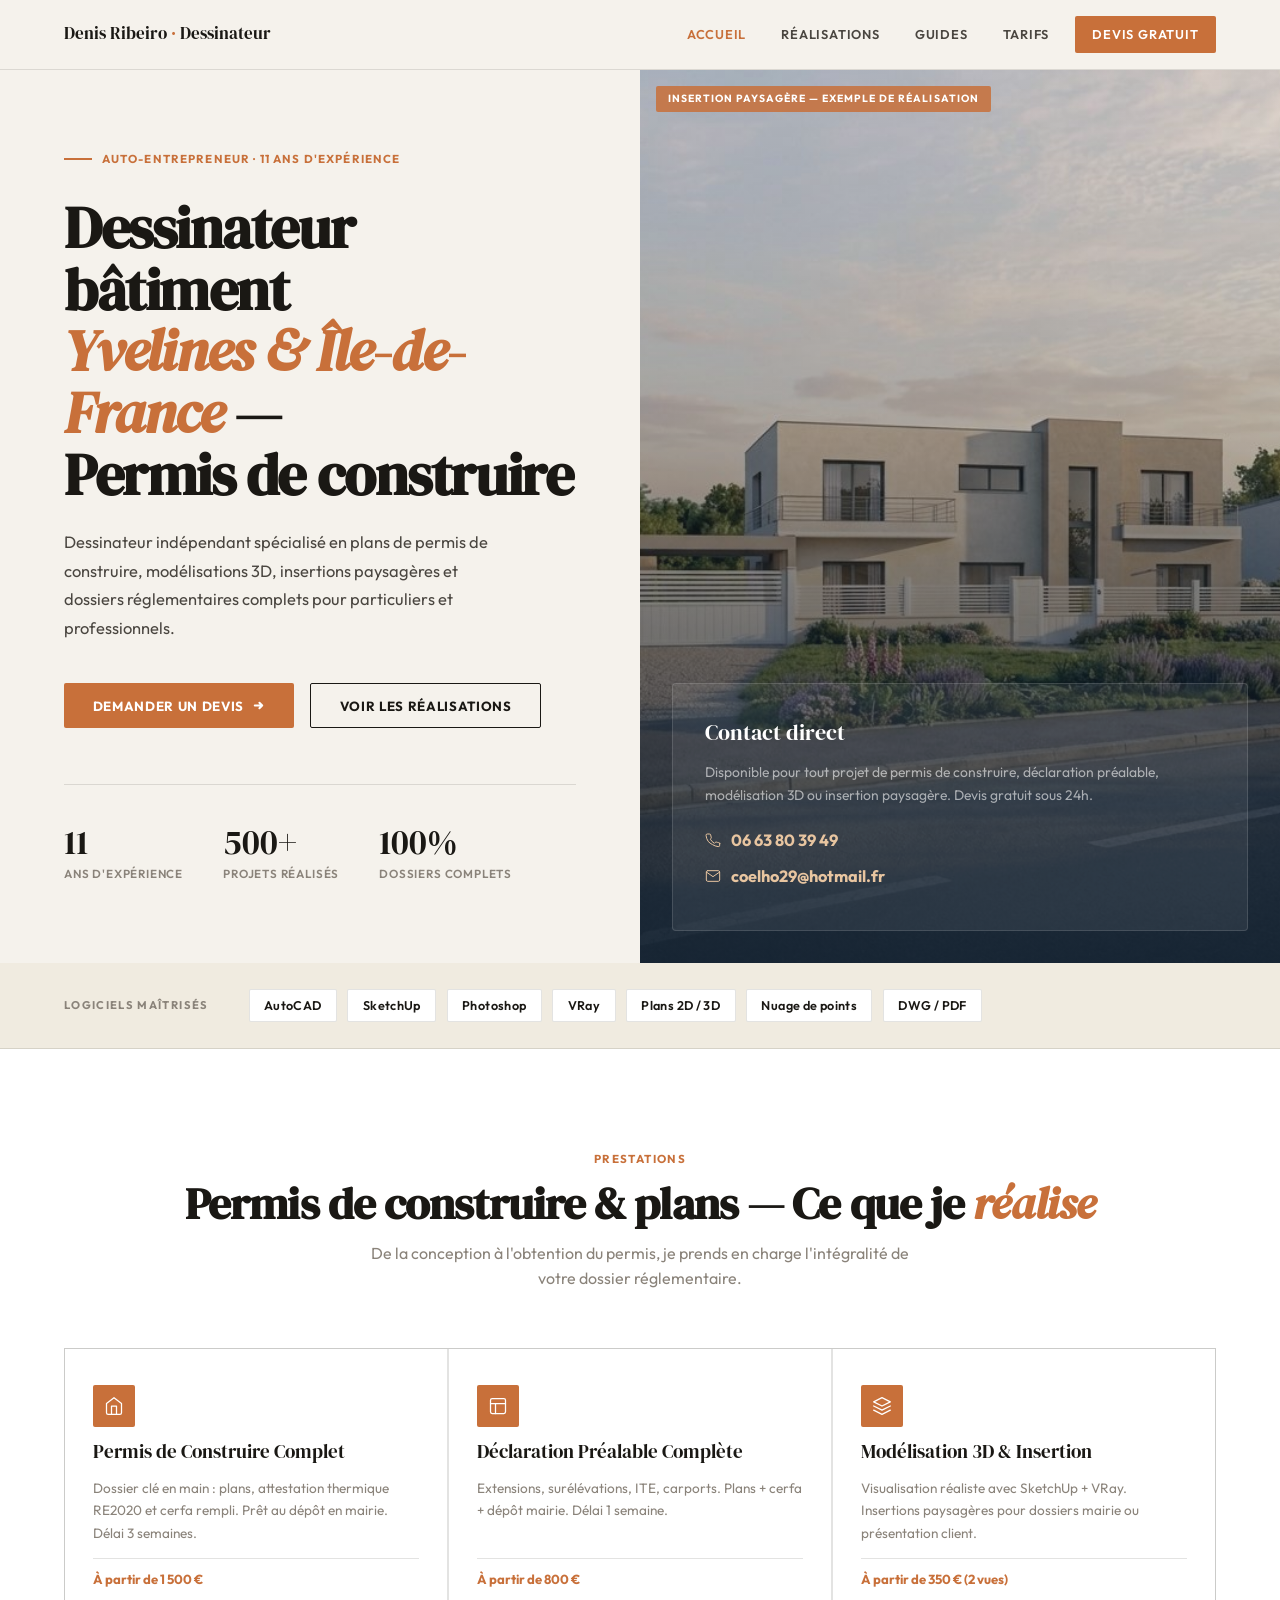
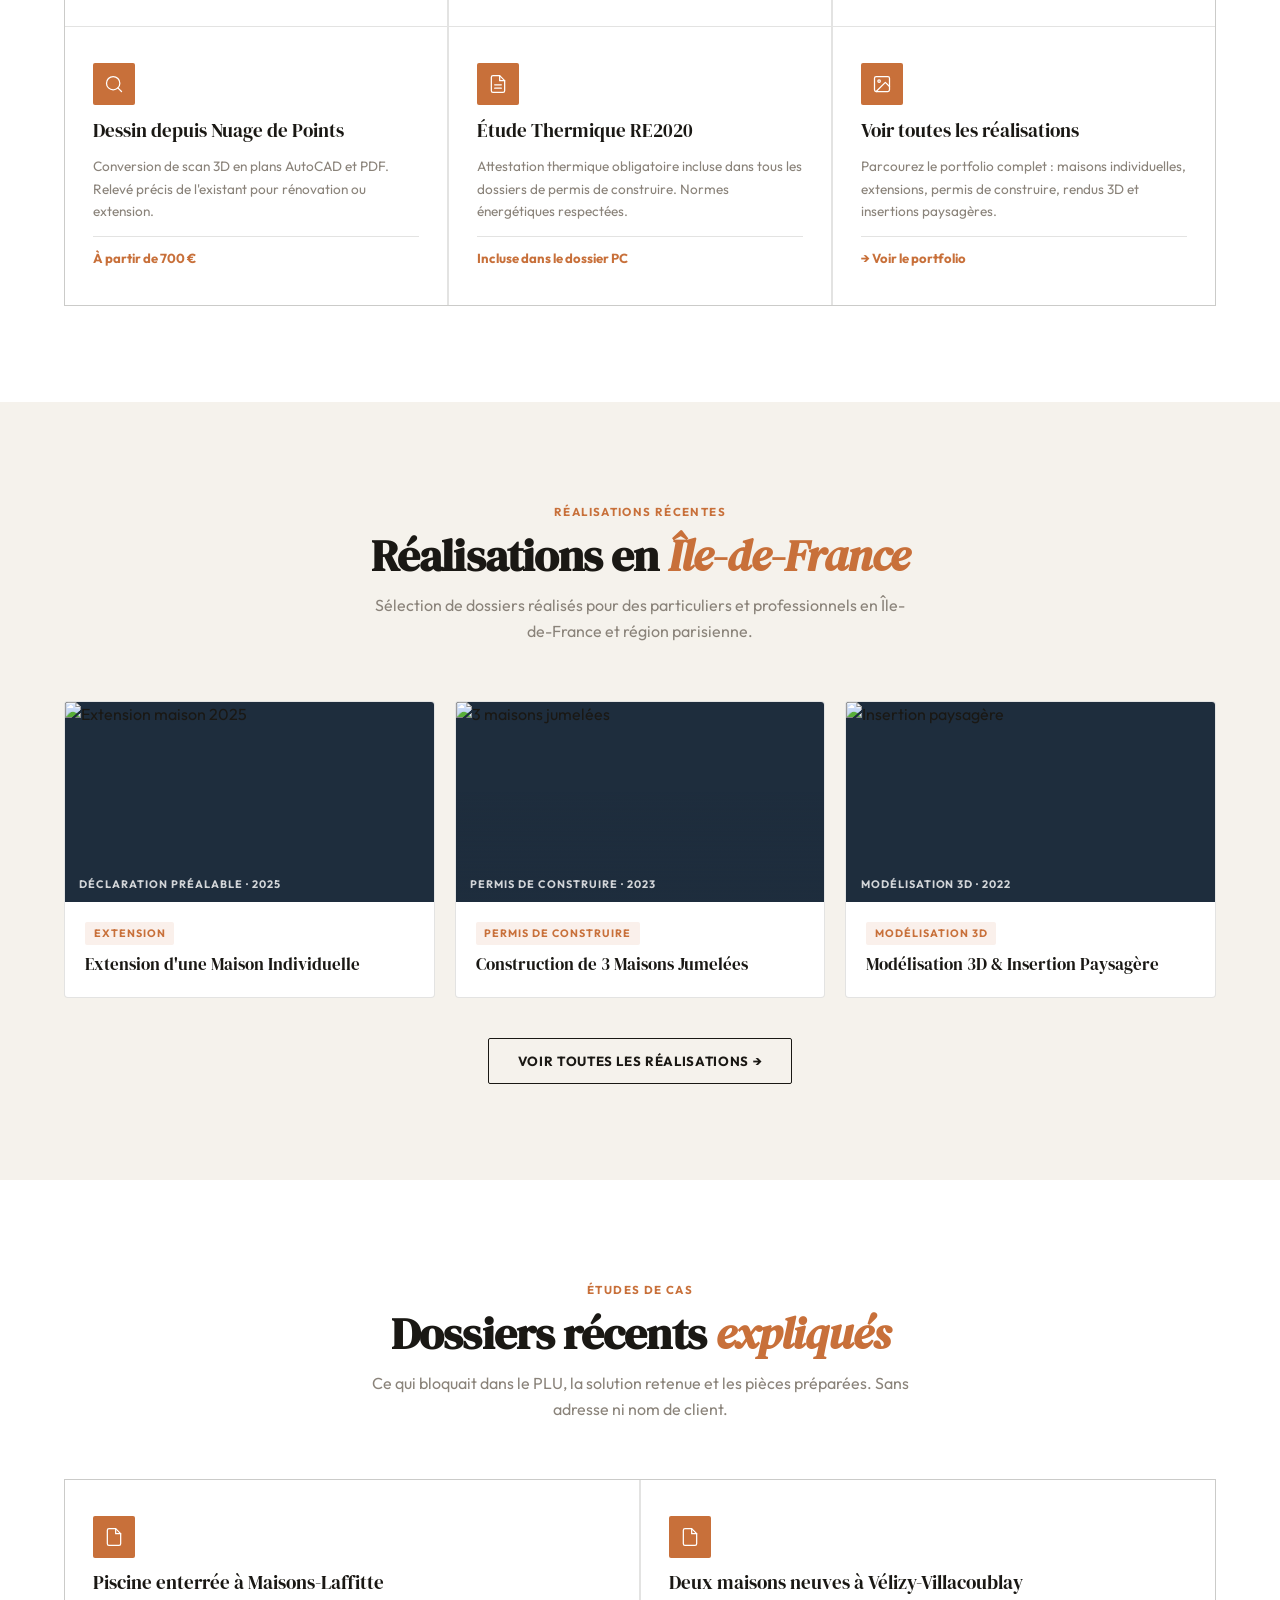
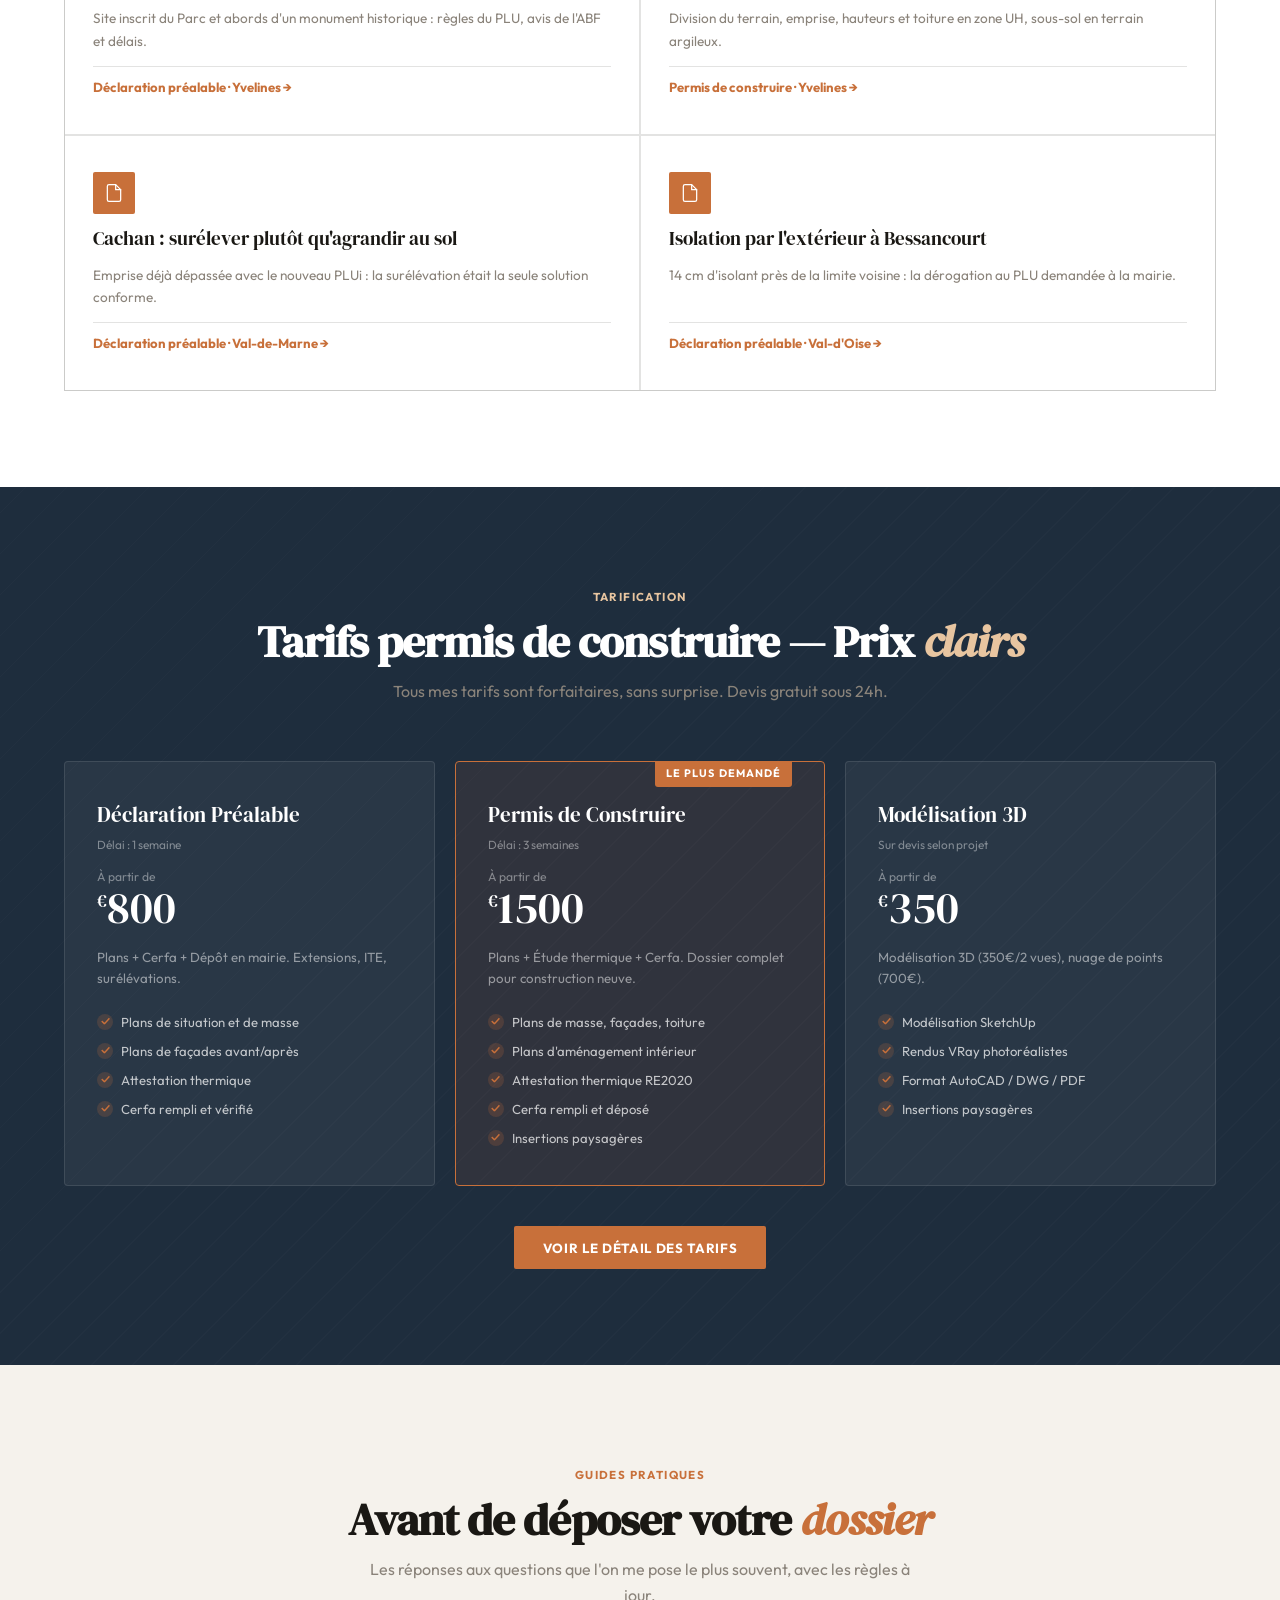
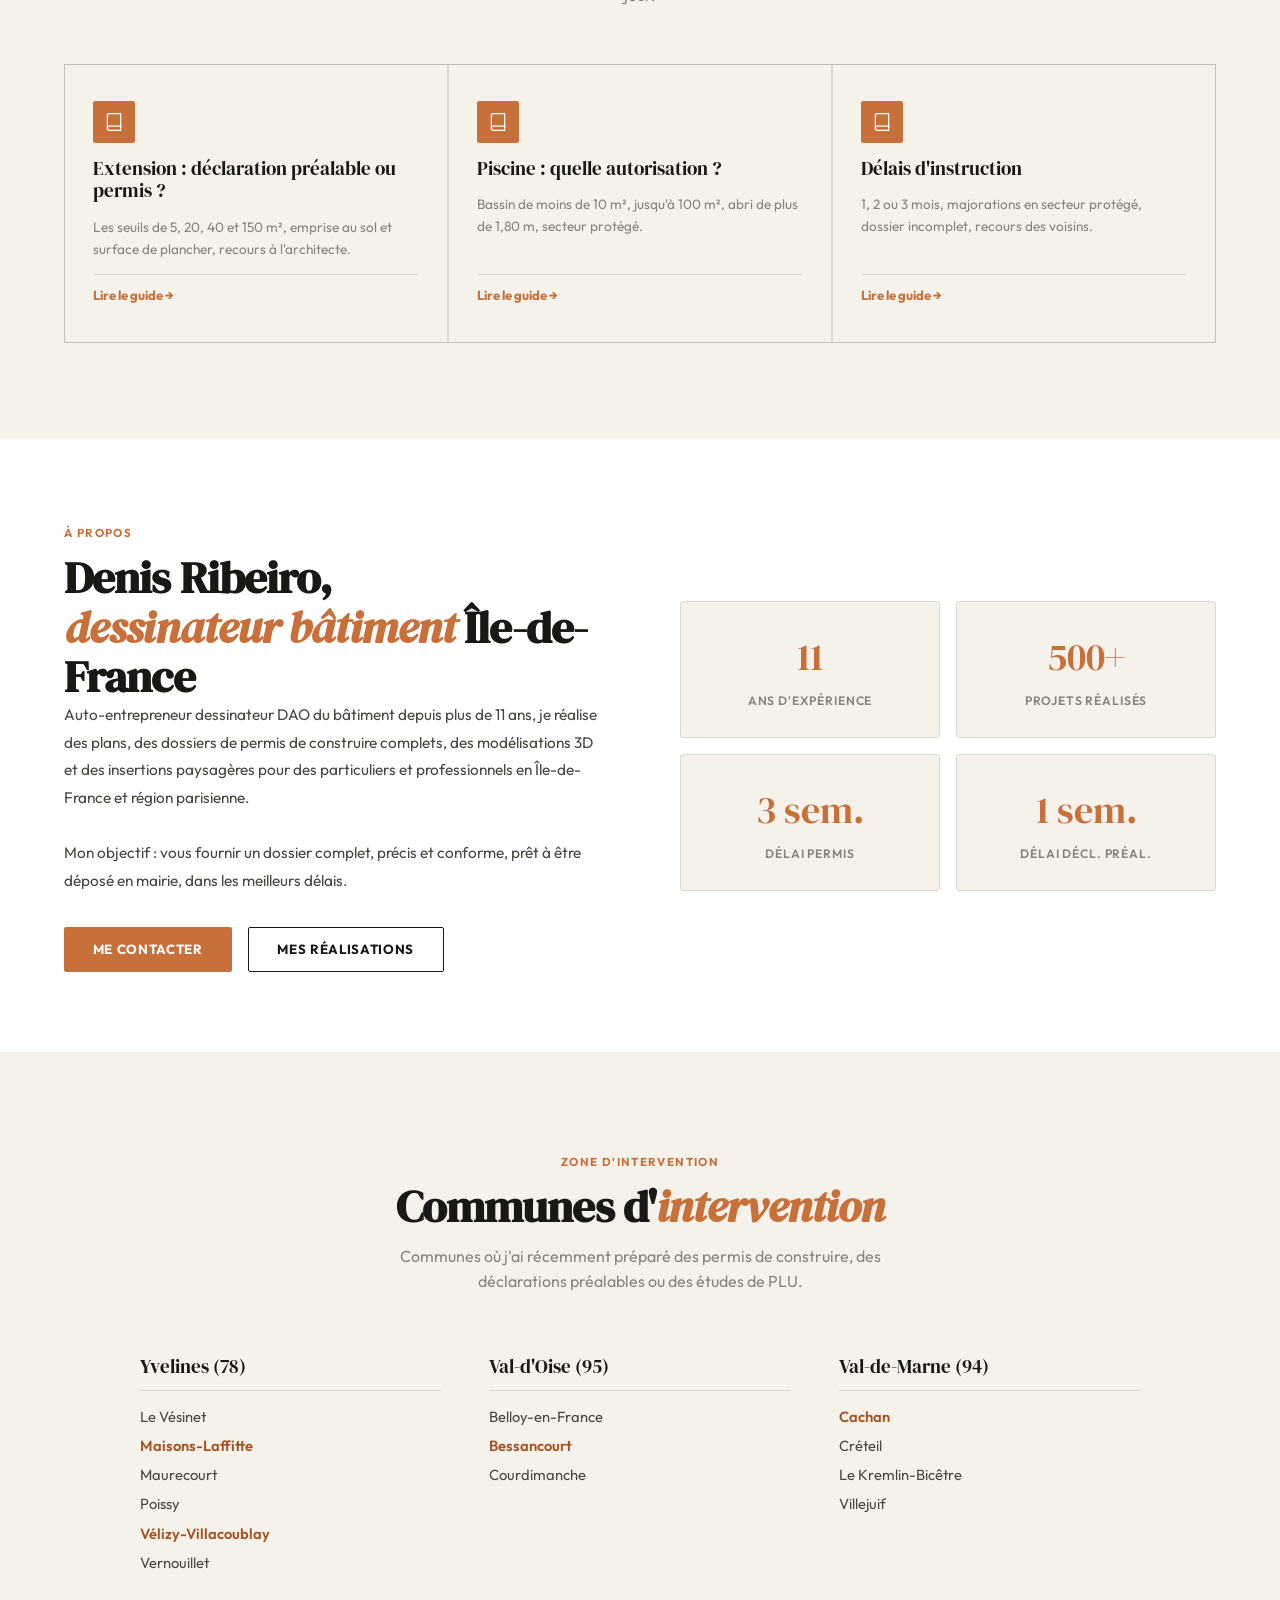
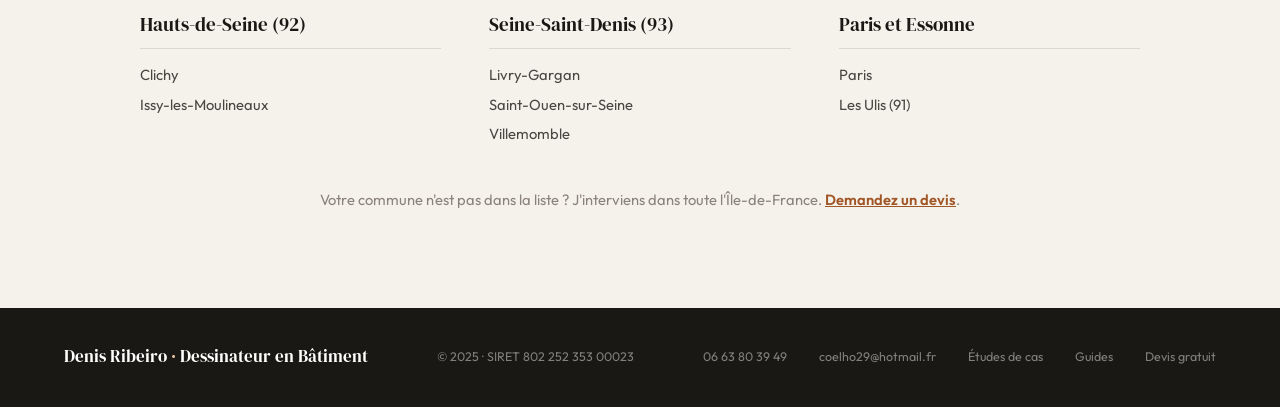
==== commit b1f6922f: "Accueil et sitemap : retire les liens vers la page Réalisations supprimée" ====
--- a/index.html
+++ b/index.html
@@ -698,7 +698,6 @@
         <div class="service-price">Déclaration préalable · Val-d'Oise →</div>
       </a>
     </div>
-    <div class="voir-tout"><a class="btn-secondary" href="/realisations/">Toutes les études de cas →</a></div>
   </section>
 
   <!-- Tarifs aperçu -->
@@ -806,7 +805,7 @@
     <div class="footer-links">
       <a href="tel:0663803949">06 63 80 39 49</a>
       <a href="mailto:coelho29@hotmail.fr">coelho29@hotmail.fr</a>
-      <a href="/realisations/">Études de cas</a>
+      <a href="#etudes-de-cas">Études de cas</a>
       <a href="/guides/">Guides</a>
       <a href="#" onclick="showPage('contact');return false">Devis gratuit</a>
     </div>
@@ -822,7 +821,7 @@
     <h2 style="font-family:var(--serif);font-size:clamp(2.2rem,3.5vw,3rem);letter-spacing:-.02em;margin-bottom:.65rem">Réalisations</h2>
     <p>Découvrez l'ensemble des projets réalisés : permis de construire, déclarations préalables, modélisations 3D et insertions paysagères.</p>
   </div>
-  <div class="cases-banner">Nouveau : des dossiers expliqués règle par règle (piscine, surélévation, maisons neuves, isolation). <a href="/realisations/">Voir les études de cas →</a></div>
+  <div class="cases-banner">Dossiers expliqués règle par règle : <a href="/realisations/piscine-maisons-laffitte.html">piscine à Maisons-Laffitte</a> · <a href="/realisations/division-deux-maisons-velizy-villacoublay.html">maisons neuves à Vélizy-Villacoublay</a> · <a href="/realisations/extension-surelevation-cachan.html">surélévation à Cachan</a> · <a href="/realisations/isolation-exterieur-derogation-bessancourt.html">isolation à Bessancourt</a></div>
   <div class="realisations-filters">
     <button class="filter-btn active" onclick="filterProj(this,'all')">Tous les projets</button>
     <button class="filter-btn" onclick="filterProj(this,'pc')">Permis de construire</button>
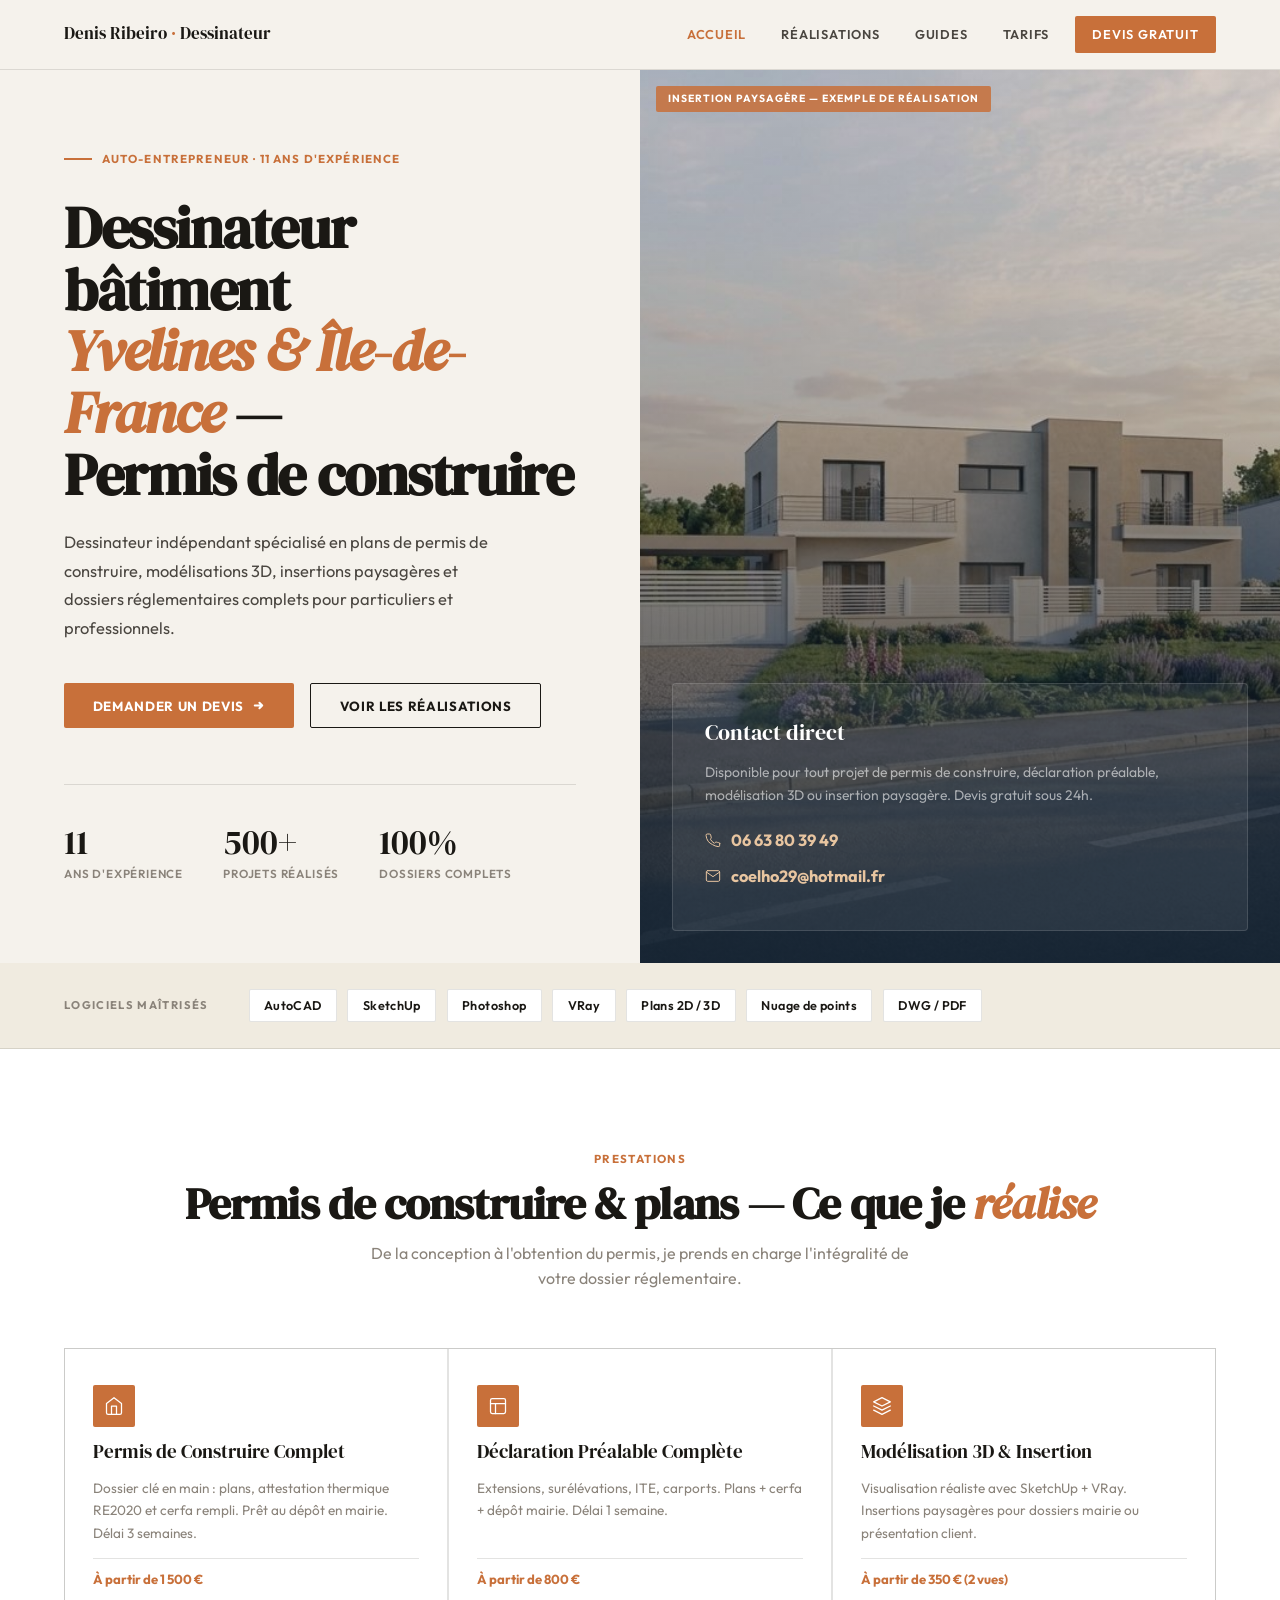
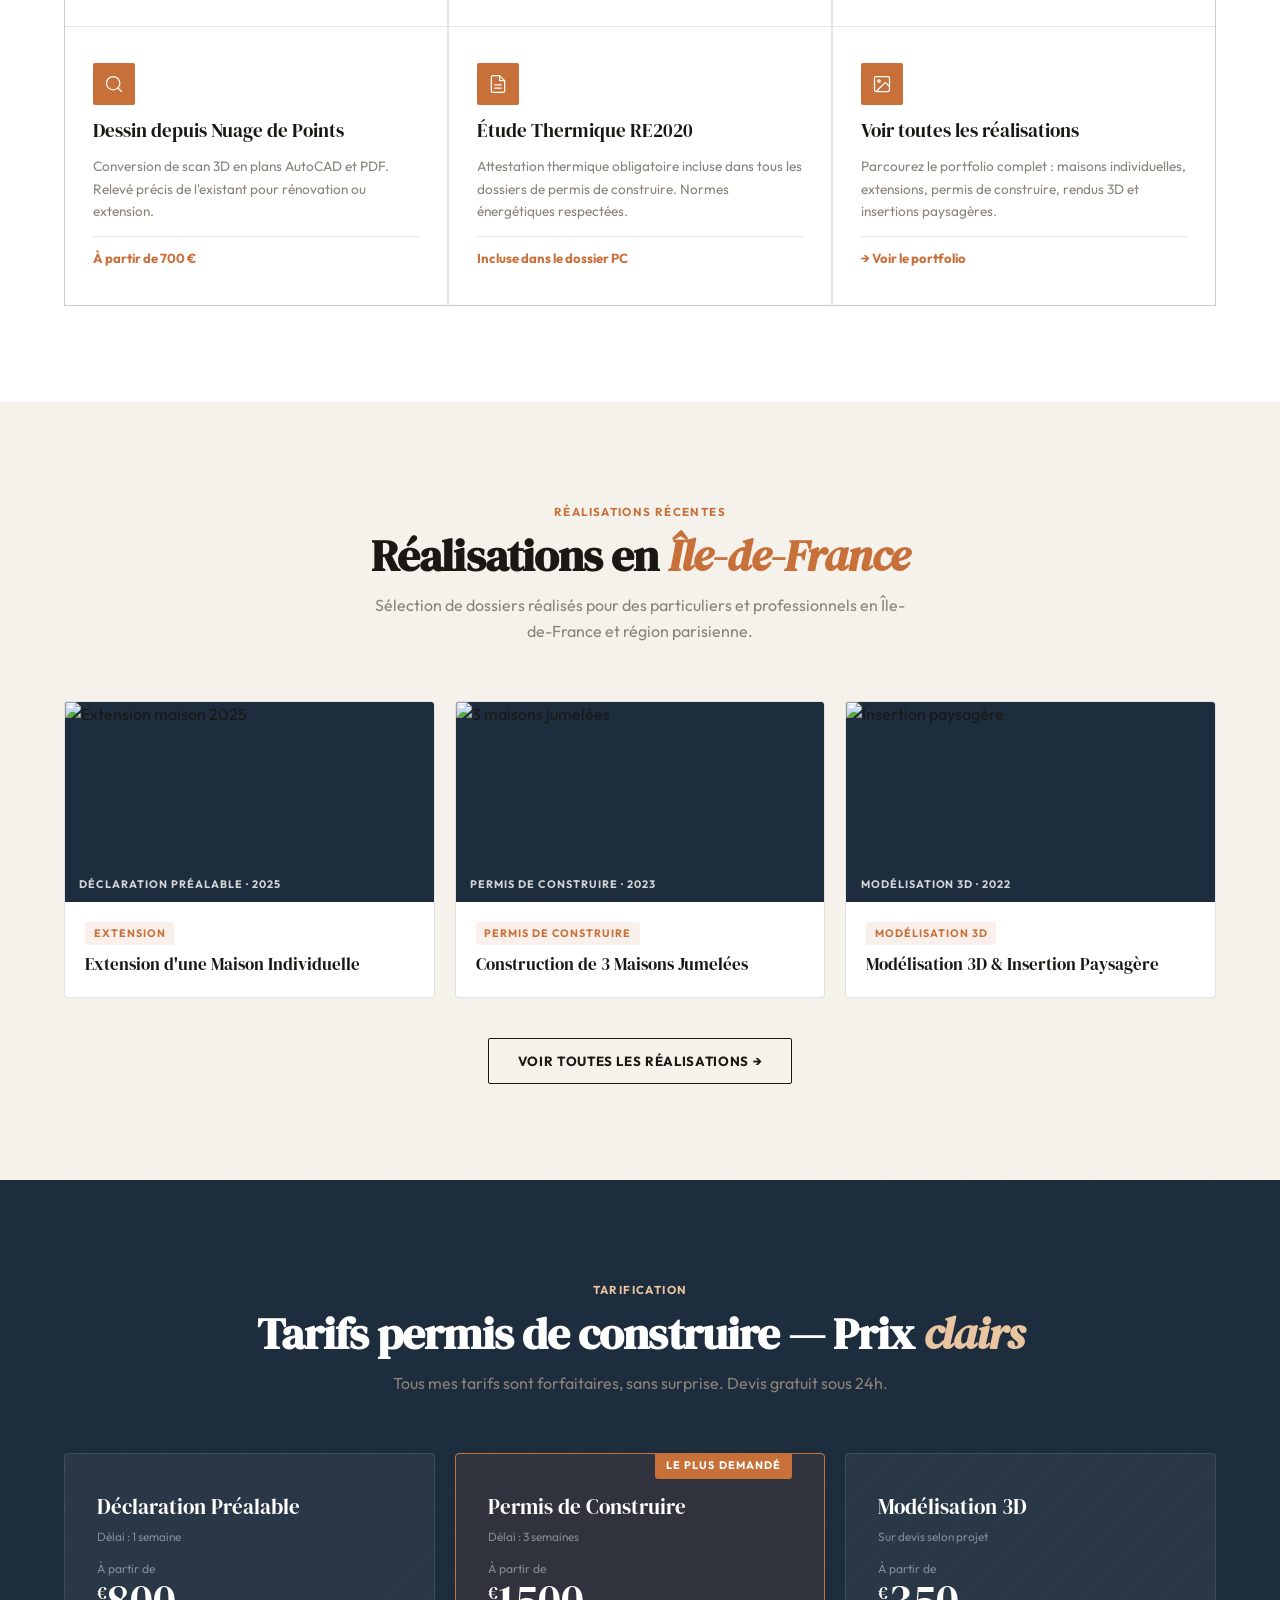
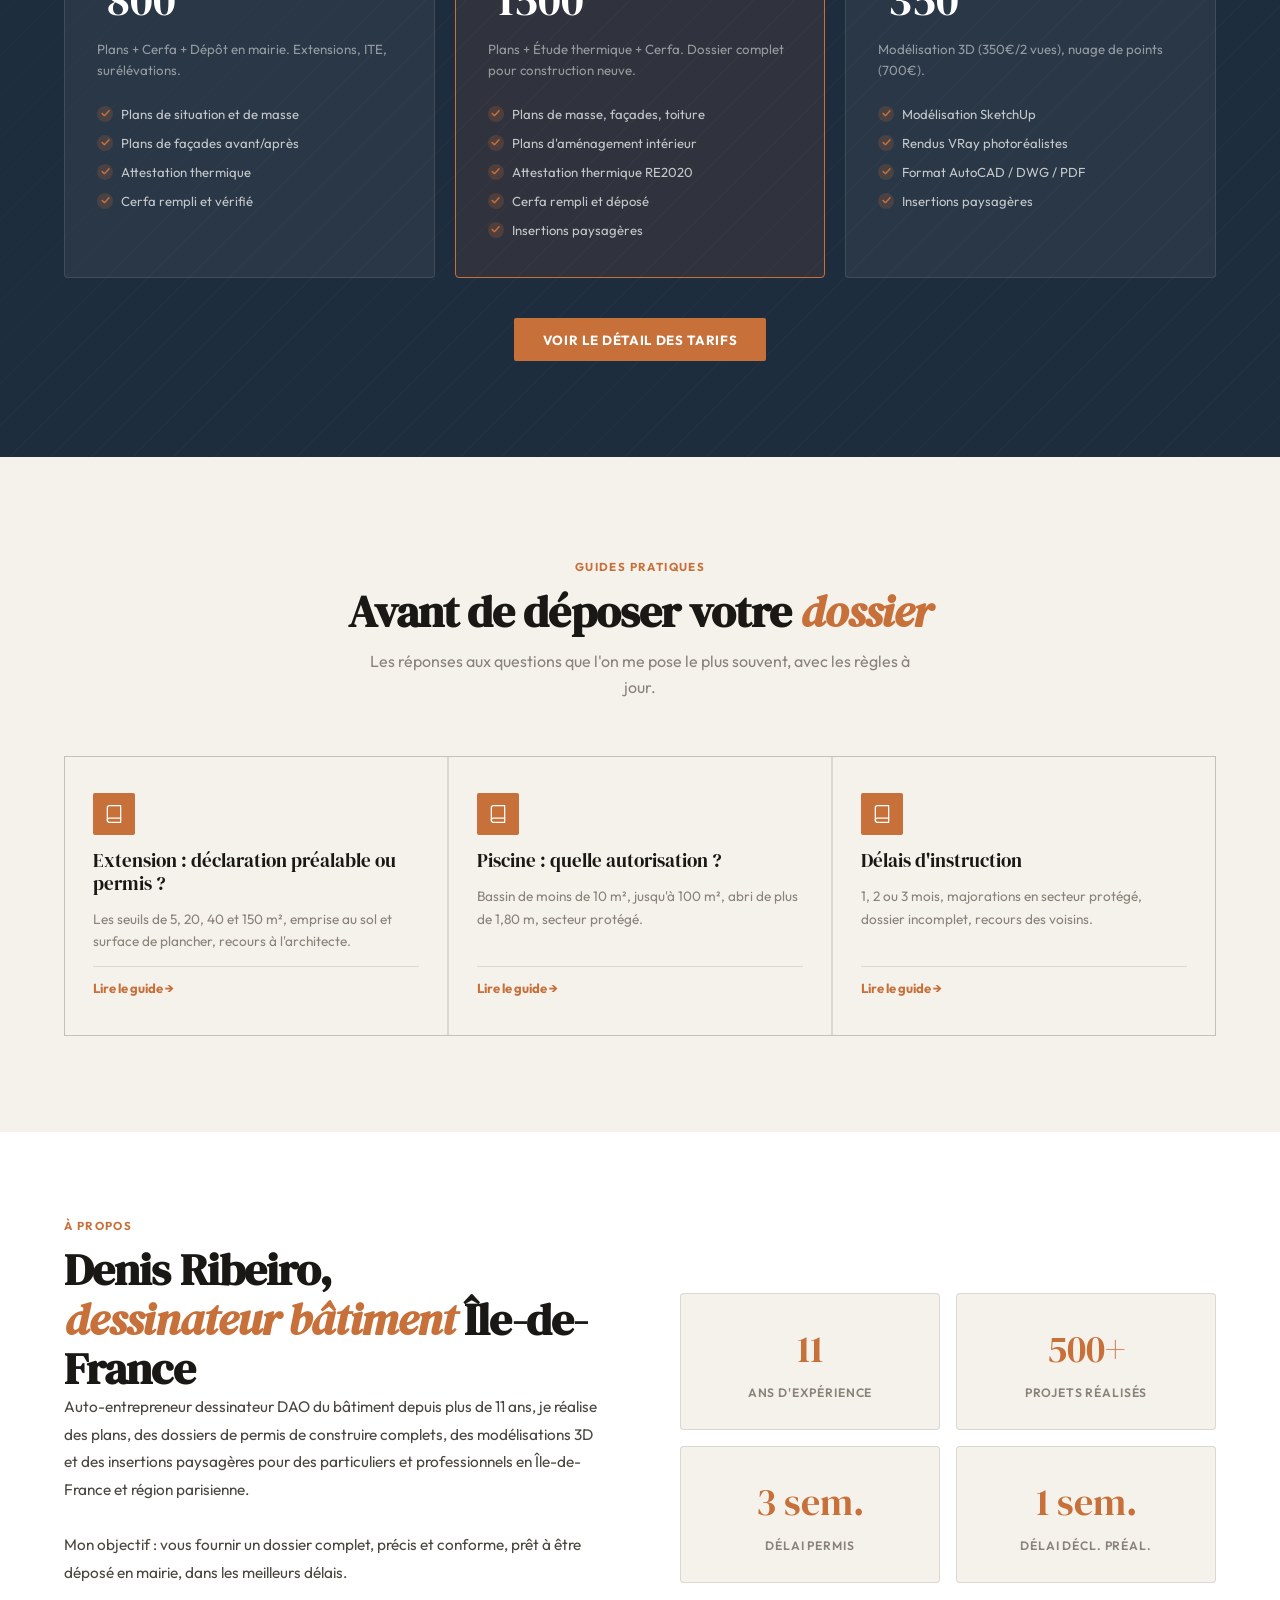
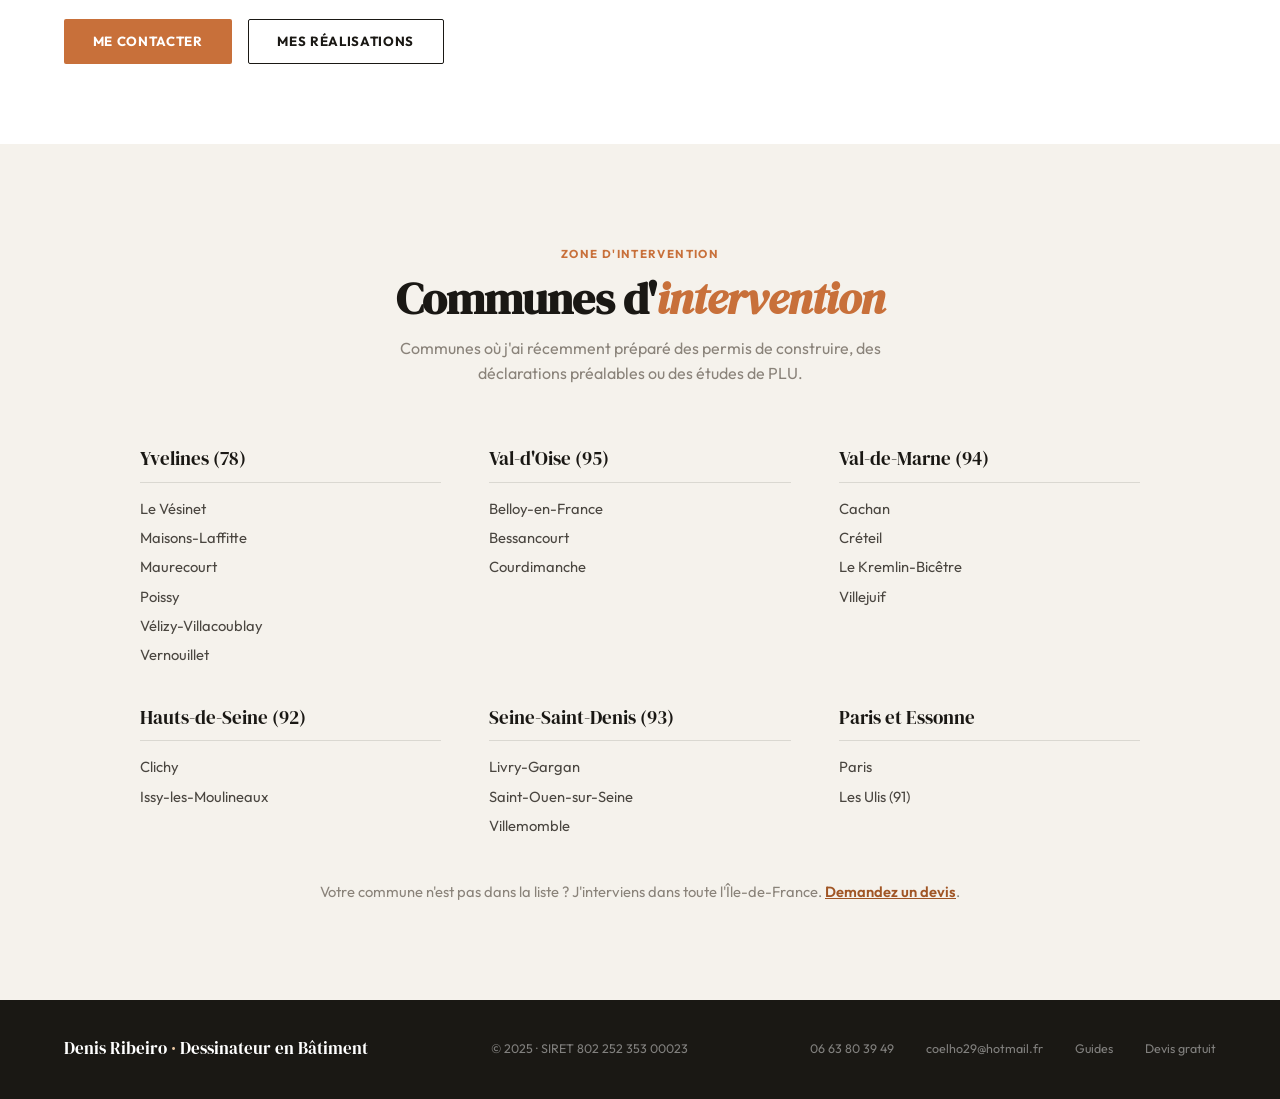
==== commit ab39c63a: "Accueil et sitemap : retire les études de cas" ====
--- a/index.html
+++ b/index.html
@@ -442,12 +442,11 @@
   footer{padding:2rem;flex-direction:column;text-align:center}
 }
 
-/* ── ÉTUDES DE CAS, GUIDES, COMMUNES ── */
+/* ── GUIDES, COMMUNES ── */
 a.service-card{text-decoration:none;color:inherit}
 .services.alt{background:var(--cream)}
 .services.alt .service-card{background:var(--cream)}
 .services.alt .service-card:hover{background:var(--warm)}
-.services-grid.grid-2{grid-template-columns:repeat(2,1fr)}
 .communes{padding:6rem 4rem;background:var(--cream)}
 .communes-grid{display:grid;grid-template-columns:repeat(3,1fr);gap:2rem 3rem;max-width:1000px;margin:0 auto}
 .commune-dep h3{font-family:var(--serif);font-weight:400;font-size:1.2rem;color:var(--ink);padding-bottom:.5rem;margin-bottom:.7rem;border-bottom:1px solid var(--border)}
@@ -457,13 +456,9 @@
 .commune-dep a:hover{text-decoration:underline}
 .communes-note{text-align:center;margin-top:2.5rem;font-size:.92rem;color:var(--ink-muted)}
 .communes-note a{color:var(--accent-dark);font-weight:600}
-.cases-banner{padding:1.1rem 4rem;background:var(--warm);border-bottom:1px solid var(--border);font-size:.93rem;color:var(--ink-soft)}
-.cases-banner a{color:var(--accent-dark);font-weight:700;text-decoration:none}
 @media(max-width:960px){
-  .services-grid.grid-2{grid-template-columns:1fr}
   .communes{padding:4rem 2rem}
   .communes-grid{grid-template-columns:1fr 1fr;gap:1.5rem 2rem}
-  .cases-banner{padding:1rem 2rem}
   .hero{grid-template-columns:minmax(0,1fr)}
   .hero-stats{flex-wrap:wrap;gap:1.25rem 2rem}
   .hero-actions{flex-wrap:wrap}
@@ -665,41 +660,6 @@
     </div>
   </section>
 
-  <!-- Études de cas -->
-  <section class="services" id="etudes-de-cas">
-    <div class="section-header">
-      <span class="section-tag">Études de cas</span>
-      <h2>Dossiers récents <em>expliqués</em></h2>
-      <p class="section-sub">Ce qui bloquait dans le PLU, la solution retenue et les pièces préparées. Sans adresse ni nom de client.</p>
-    </div>
-    <div class="services-grid grid-2">
-      <a class="service-card" href="/realisations/piscine-maisons-laffitte.html">
-        <div class="service-icon"><svg viewBox="0 0 24 24"><path d="M14 2H6a2 2 0 0 0-2 2v16a2 2 0 0 0 2 2h12a2 2 0 0 0 2-2V8z"/><polyline points="14 2 14 8 20 8"/></svg></div>
-        <div class="service-name">Piscine enterrée à Maisons-Laffitte</div>
-        <div class="service-desc">Site inscrit du Parc et abords d'un monument historique : règles du PLU, avis de l'ABF et délais.</div>
-        <div class="service-price">Déclaration préalable · Yvelines →</div>
-      </a>
-      <a class="service-card" href="/realisations/division-deux-maisons-velizy-villacoublay.html">
-        <div class="service-icon"><svg viewBox="0 0 24 24"><path d="M14 2H6a2 2 0 0 0-2 2v16a2 2 0 0 0 2 2h12a2 2 0 0 0 2-2V8z"/><polyline points="14 2 14 8 20 8"/></svg></div>
-        <div class="service-name">Deux maisons neuves à Vélizy-Villacoublay</div>
-        <div class="service-desc">Division du terrain, emprise, hauteurs et toiture en zone UH, sous-sol en terrain argileux.</div>
-        <div class="service-price">Permis de construire · Yvelines →</div>
-      </a>
-      <a class="service-card" href="/realisations/extension-surelevation-cachan.html">
-        <div class="service-icon"><svg viewBox="0 0 24 24"><path d="M14 2H6a2 2 0 0 0-2 2v16a2 2 0 0 0 2 2h12a2 2 0 0 0 2-2V8z"/><polyline points="14 2 14 8 20 8"/></svg></div>
-        <div class="service-name">Cachan : surélever plutôt qu'agrandir au sol</div>
-        <div class="service-desc">Emprise déjà dépassée avec le nouveau PLUi : la surélévation était la seule solution conforme.</div>
-        <div class="service-price">Déclaration préalable · Val-de-Marne →</div>
-      </a>
-      <a class="service-card" href="/realisations/isolation-exterieur-derogation-bessancourt.html">
-        <div class="service-icon"><svg viewBox="0 0 24 24"><path d="M14 2H6a2 2 0 0 0-2 2v16a2 2 0 0 0 2 2h12a2 2 0 0 0 2-2V8z"/><polyline points="14 2 14 8 20 8"/></svg></div>
-        <div class="service-name">Isolation par l'extérieur à Bessancourt</div>
-        <div class="service-desc">14 cm d'isolant près de la limite voisine : la dérogation au PLU demandée à la mairie.</div>
-        <div class="service-price">Déclaration préalable · Val-d'Oise →</div>
-      </a>
-    </div>
-  </section>
-
   <!-- Tarifs aperçu -->
   <section class="tarifs-section">
     <div class="section-header">
@@ -789,9 +749,9 @@
       <p class="section-sub">Communes où j'ai récemment préparé des permis de construire, des déclarations préalables ou des études de PLU.</p>
     </div>
     <div class="communes-grid">
-      <div class="commune-dep"><h3>Yvelines (78)</h3><ul><li>Le Vésinet</li><li><a href="/realisations/piscine-maisons-laffitte.html">Maisons-Laffitte</a></li><li>Maurecourt</li><li>Poissy</li><li><a href="/realisations/division-deux-maisons-velizy-villacoublay.html">Vélizy-Villacoublay</a></li><li>Vernouillet</li></ul></div>
-      <div class="commune-dep"><h3>Val-d'Oise (95)</h3><ul><li>Belloy-en-France</li><li><a href="/realisations/isolation-exterieur-derogation-bessancourt.html">Bessancourt</a></li><li>Courdimanche</li></ul></div>
-      <div class="commune-dep"><h3>Val-de-Marne (94)</h3><ul><li><a href="/realisations/extension-surelevation-cachan.html">Cachan</a></li><li>Créteil</li><li>Le Kremlin-Bicêtre</li><li>Villejuif</li></ul></div>
+      <div class="commune-dep"><h3>Yvelines (78)</h3><ul><li>Le Vésinet</li><li>Maisons-Laffitte</li><li>Maurecourt</li><li>Poissy</li><li>Vélizy-Villacoublay</li><li>Vernouillet</li></ul></div>
+      <div class="commune-dep"><h3>Val-d'Oise (95)</h3><ul><li>Belloy-en-France</li><li>Bessancourt</li><li>Courdimanche</li></ul></div>
+      <div class="commune-dep"><h3>Val-de-Marne (94)</h3><ul><li>Cachan</li><li>Créteil</li><li>Le Kremlin-Bicêtre</li><li>Villejuif</li></ul></div>
       <div class="commune-dep"><h3>Hauts-de-Seine (92)</h3><ul><li>Clichy</li><li>Issy-les-Moulineaux</li></ul></div>
       <div class="commune-dep"><h3>Seine-Saint-Denis (93)</h3><ul><li>Livry-Gargan</li><li>Saint-Ouen-sur-Seine</li><li>Villemomble</li></ul></div>
       <div class="commune-dep"><h3>Paris et Essonne</h3><ul><li>Paris</li><li>Les Ulis (91)</li></ul></div>
@@ -805,7 +765,6 @@
     <div class="footer-links">
       <a href="tel:0663803949">06 63 80 39 49</a>
       <a href="mailto:coelho29@hotmail.fr">coelho29@hotmail.fr</a>
-      <a href="#etudes-de-cas">Études de cas</a>
       <a href="/guides/">Guides</a>
       <a href="#" onclick="showPage('contact');return false">Devis gratuit</a>
     </div>
@@ -821,7 +780,6 @@
     <h2 style="font-family:var(--serif);font-size:clamp(2.2rem,3.5vw,3rem);letter-spacing:-.02em;margin-bottom:.65rem">Réalisations</h2>
     <p>Découvrez l'ensemble des projets réalisés : permis de construire, déclarations préalables, modélisations 3D et insertions paysagères.</p>
   </div>
-  <div class="cases-banner">Dossiers expliqués règle par règle : <a href="/realisations/piscine-maisons-laffitte.html">piscine à Maisons-Laffitte</a> · <a href="/realisations/division-deux-maisons-velizy-villacoublay.html">maisons neuves à Vélizy-Villacoublay</a> · <a href="/realisations/extension-surelevation-cachan.html">surélévation à Cachan</a> · <a href="/realisations/isolation-exterieur-derogation-bessancourt.html">isolation à Bessancourt</a></div>
   <div class="realisations-filters">
     <button class="filter-btn active" onclick="filterProj(this,'all')">Tous les projets</button>
     <button class="filter-btn" onclick="filterProj(this,'pc')">Permis de construire</button>
